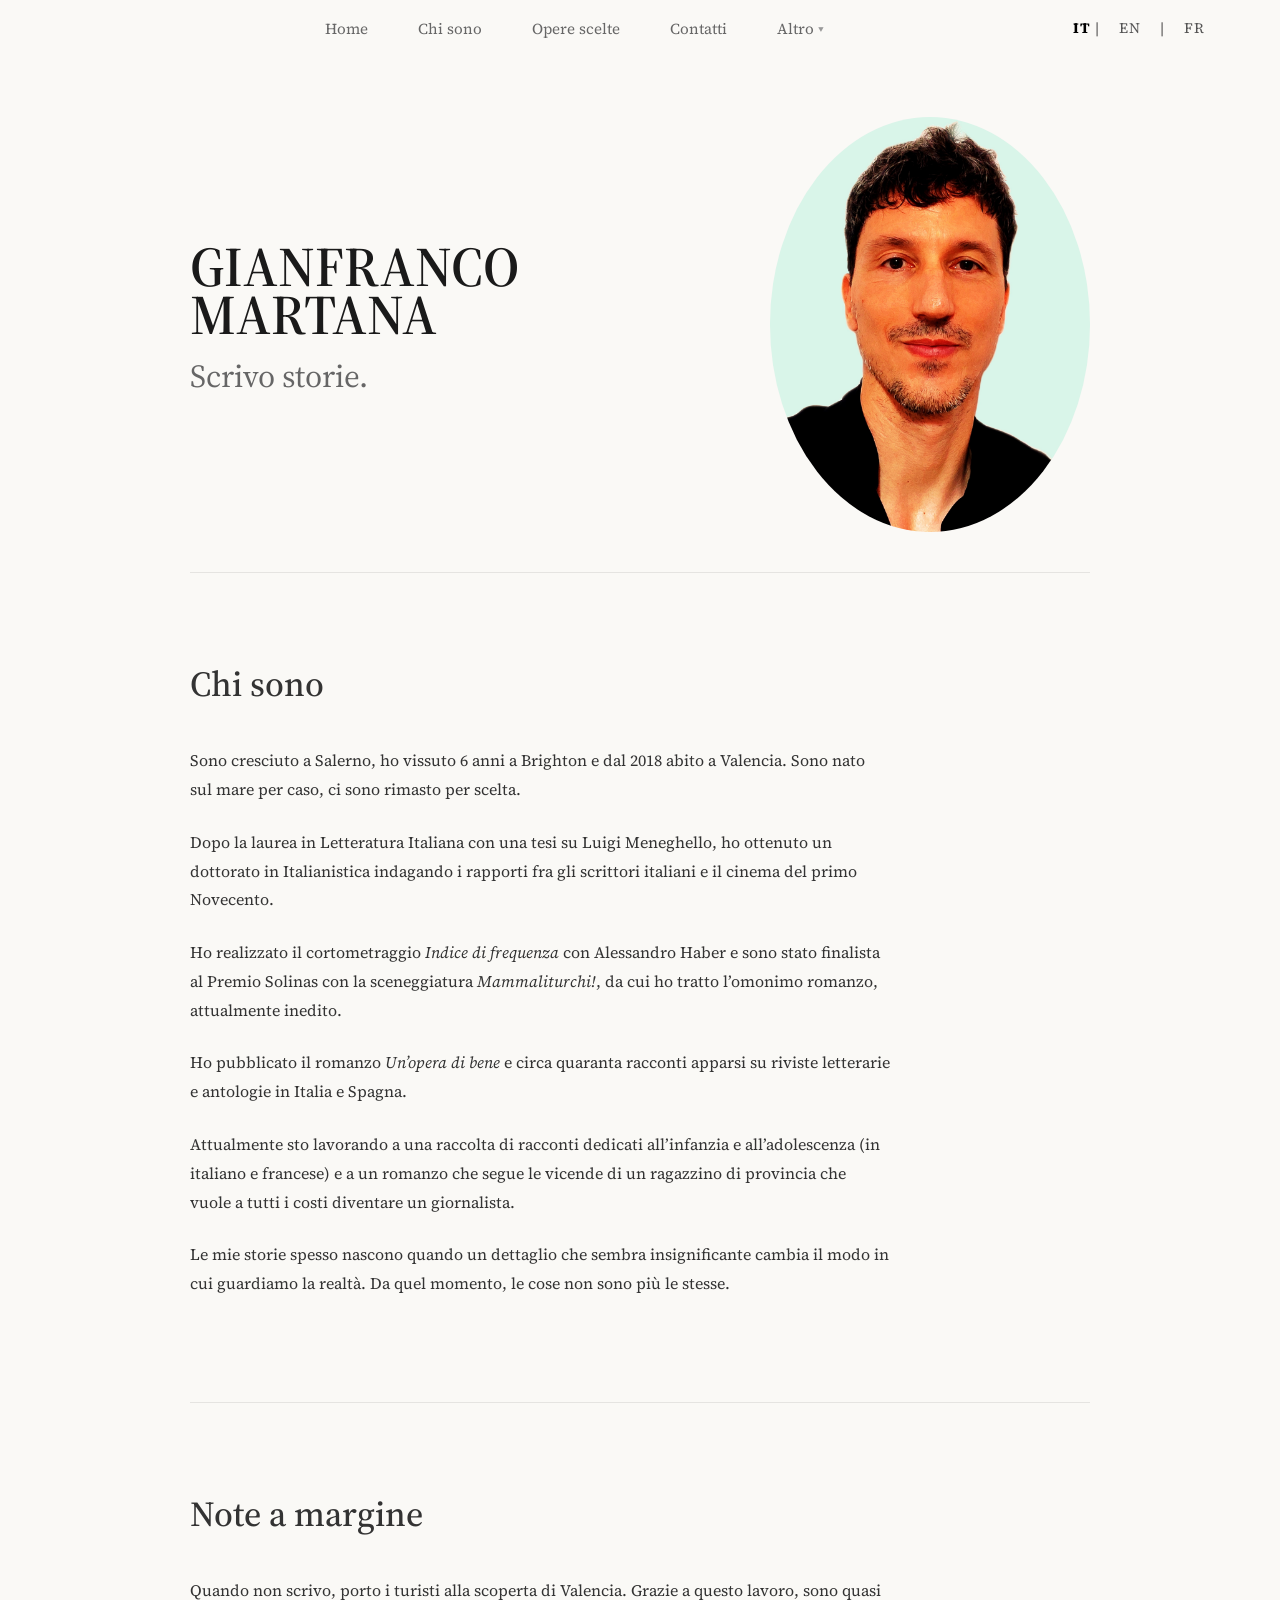
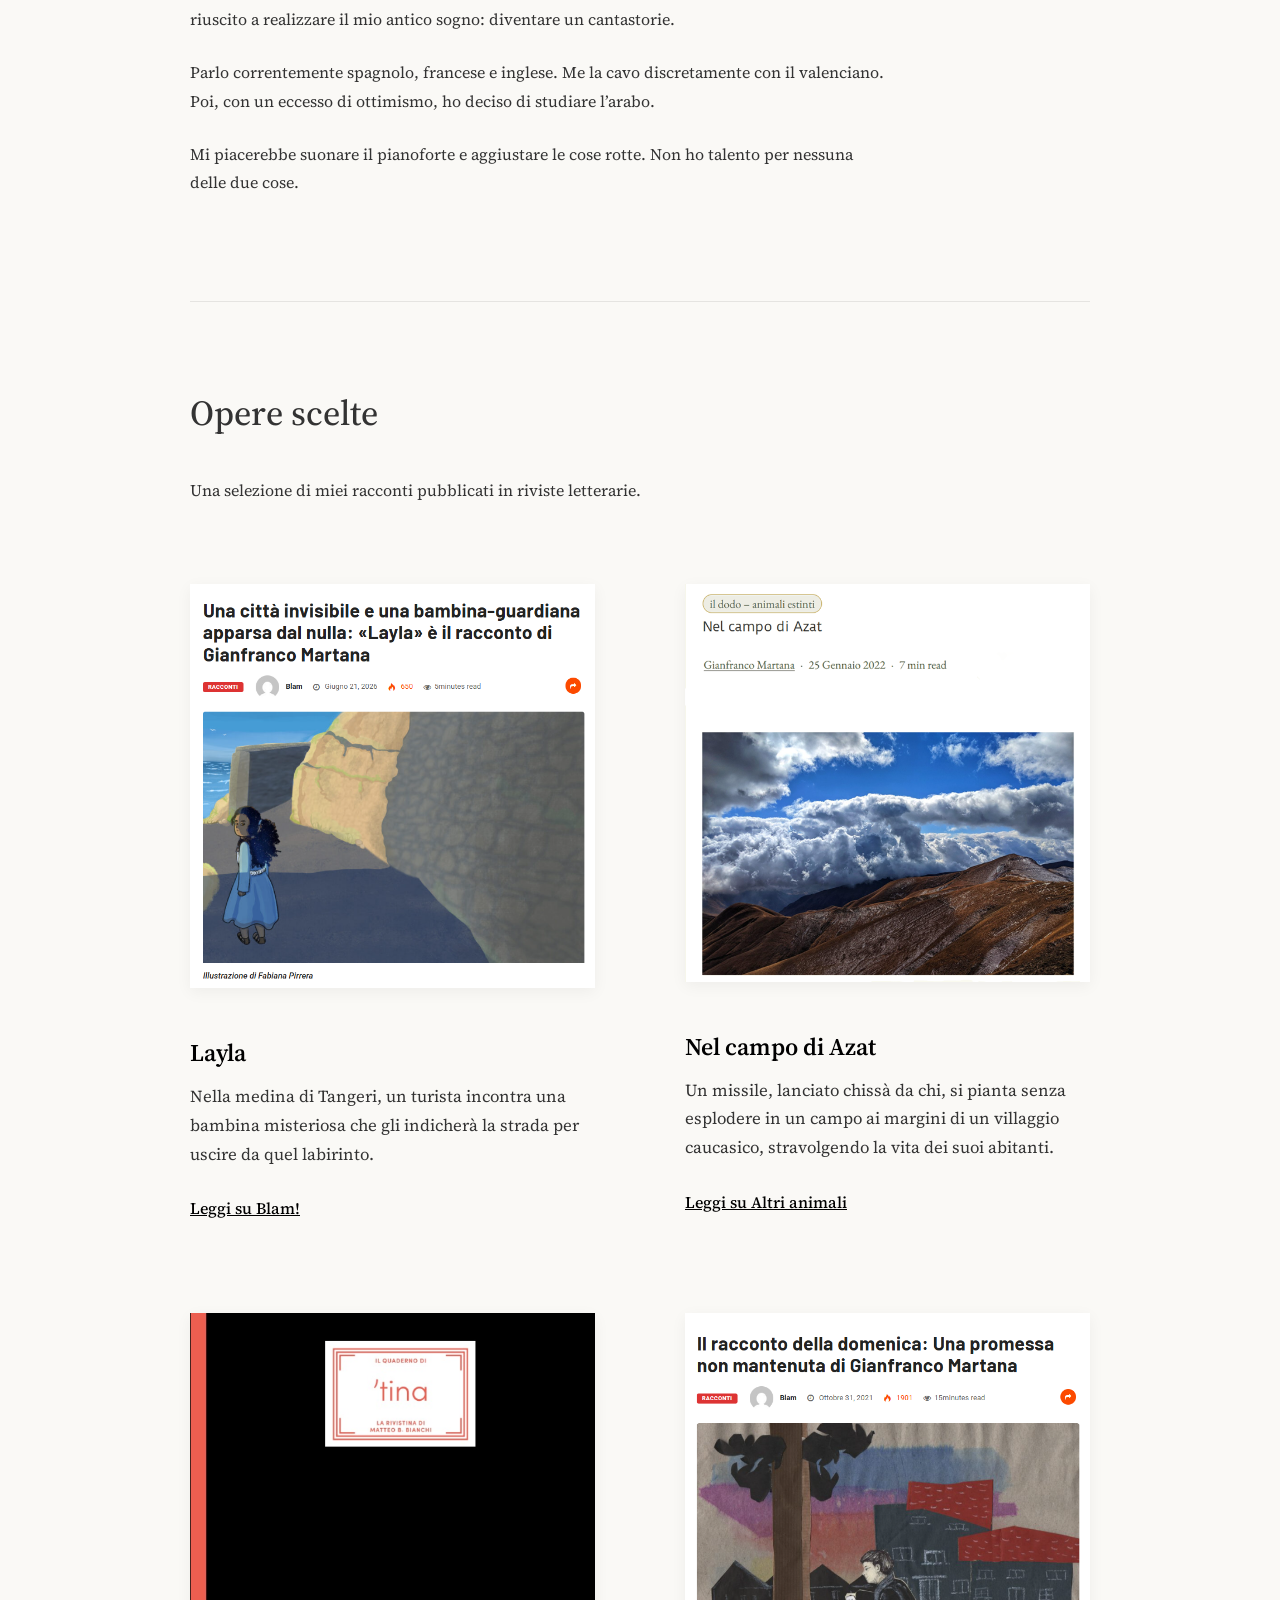
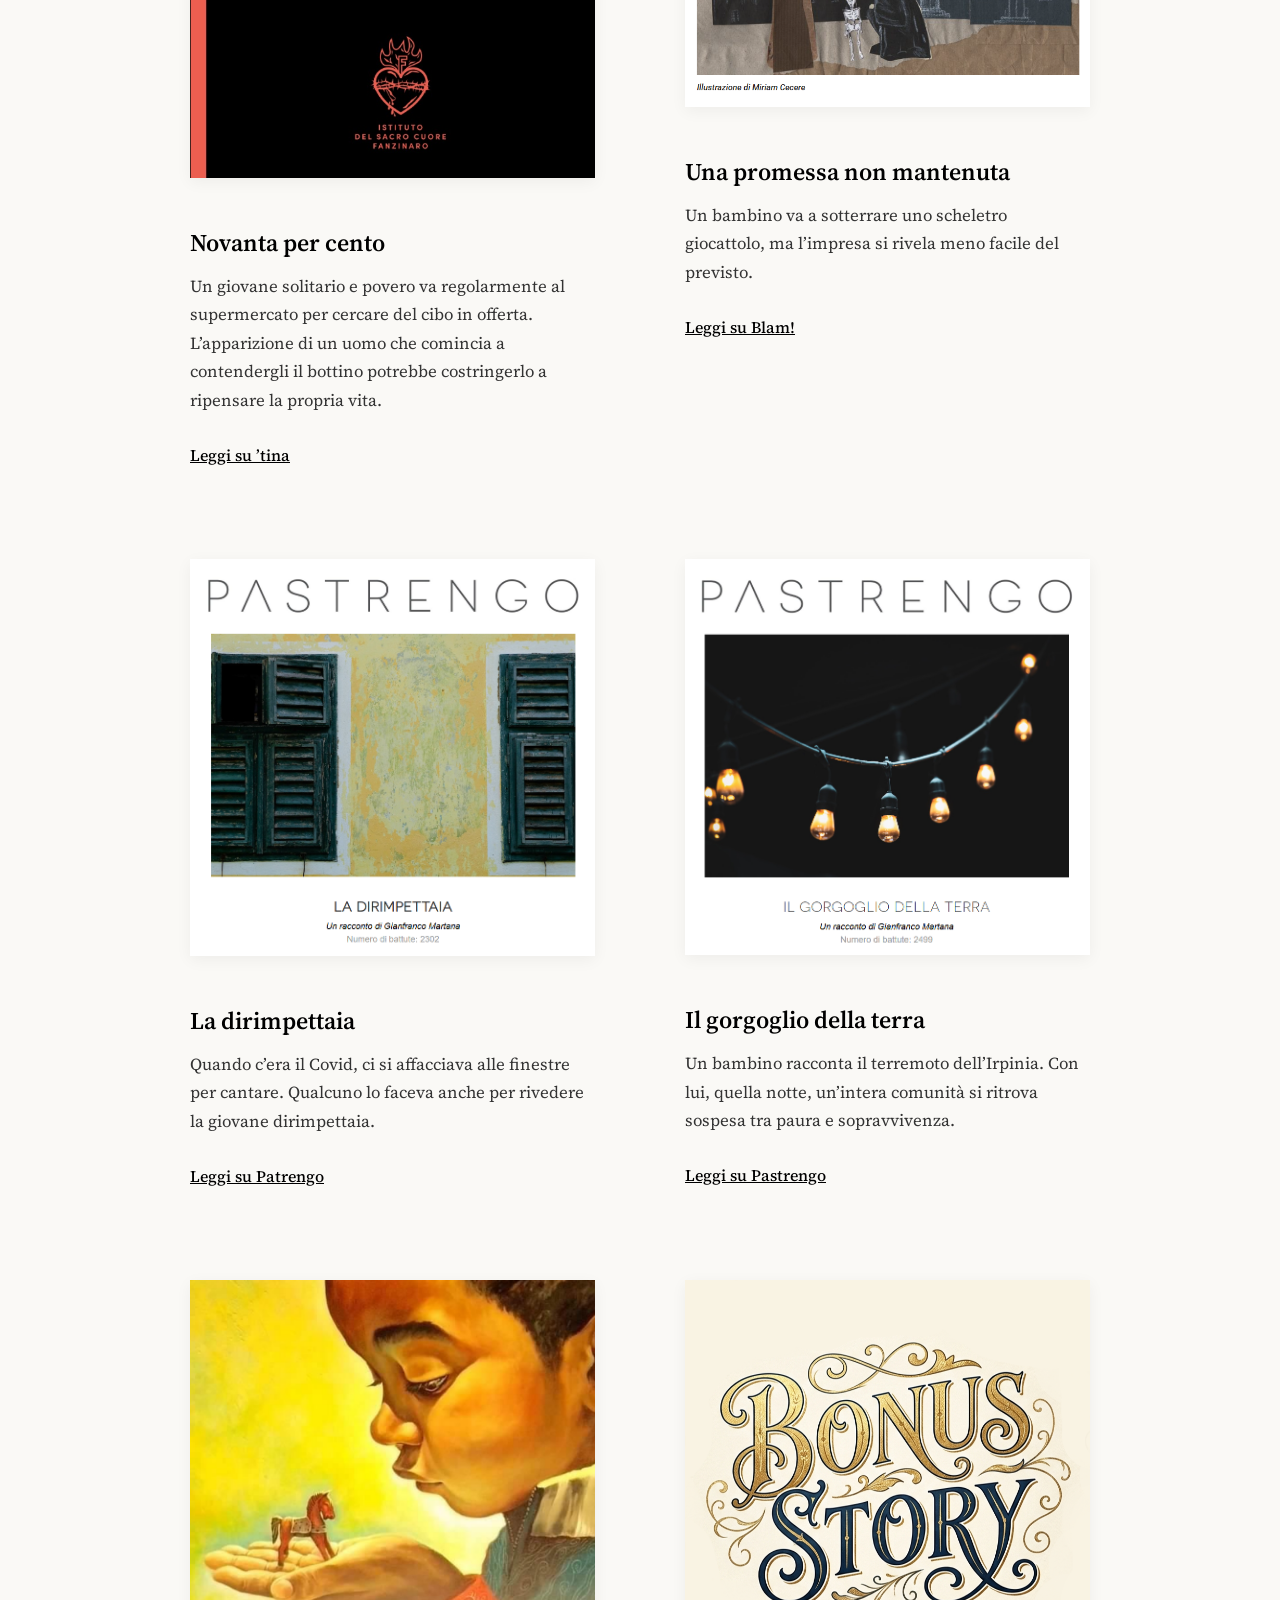
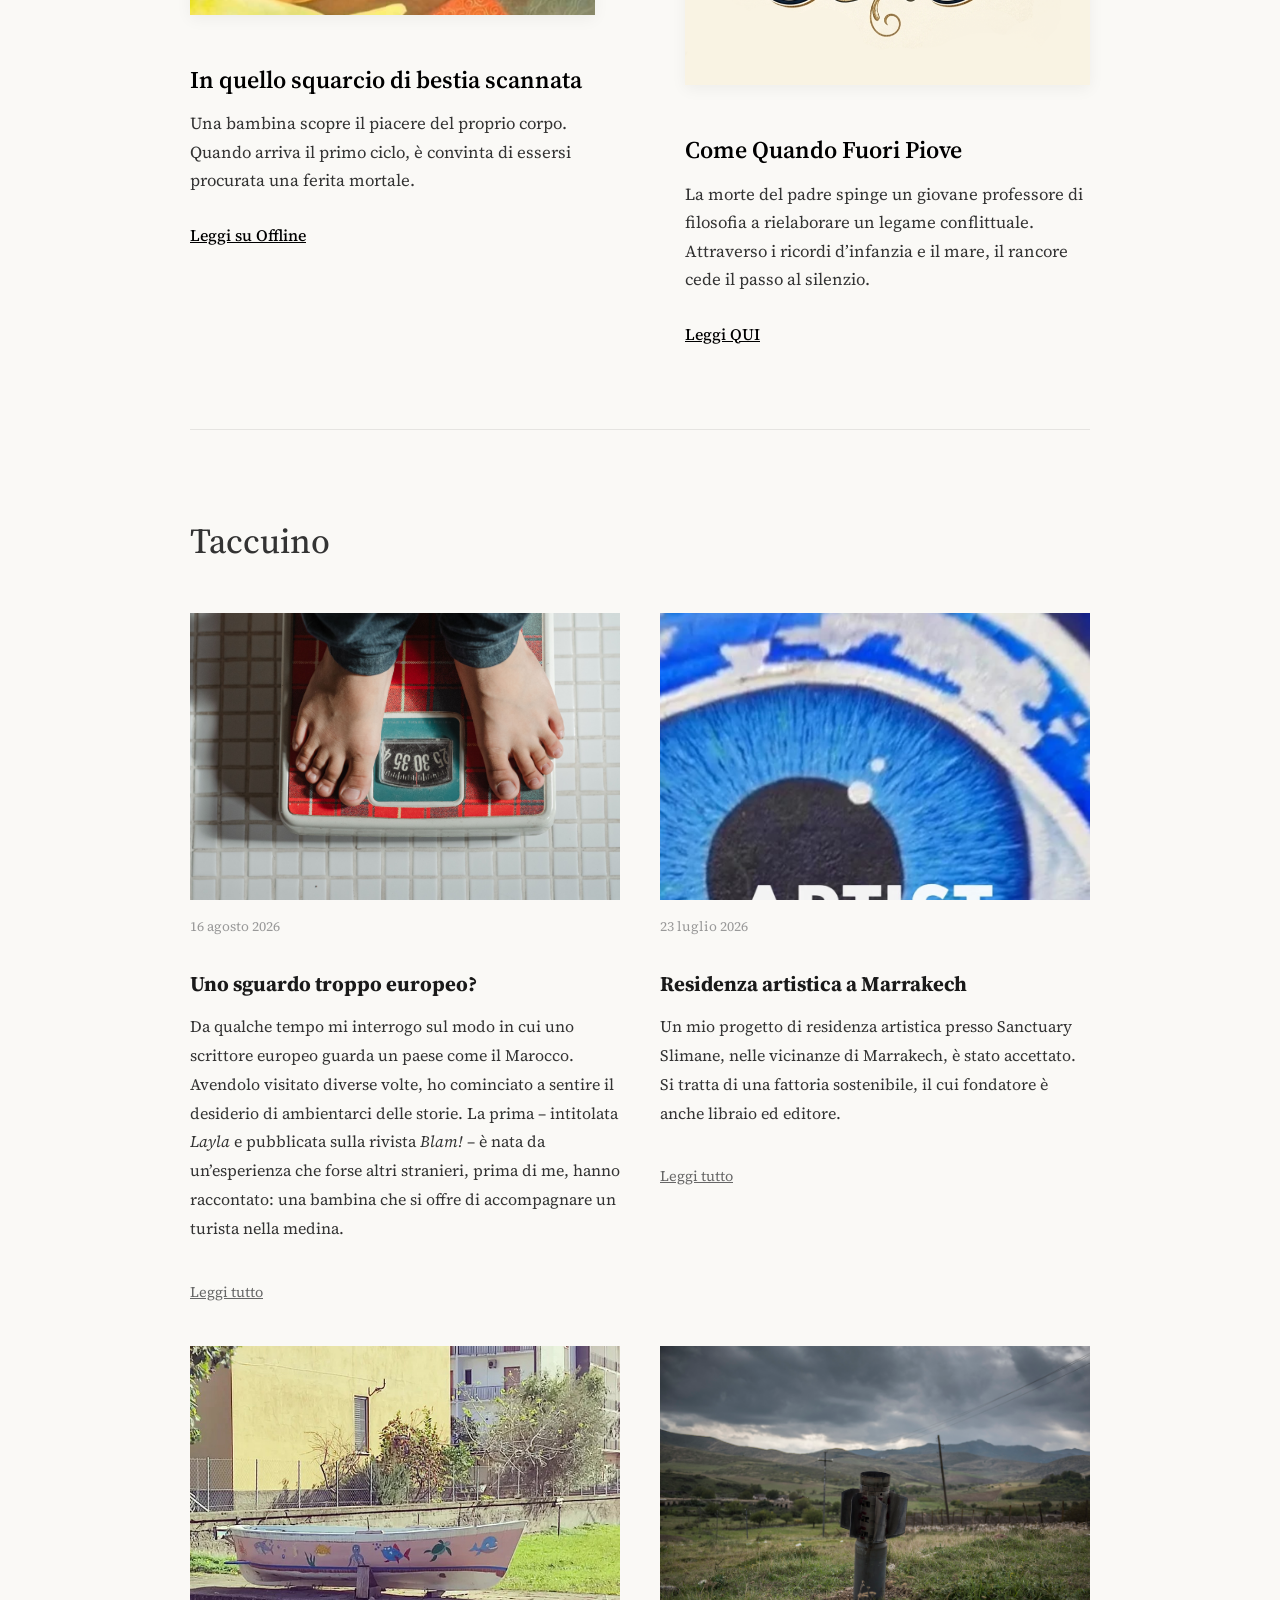
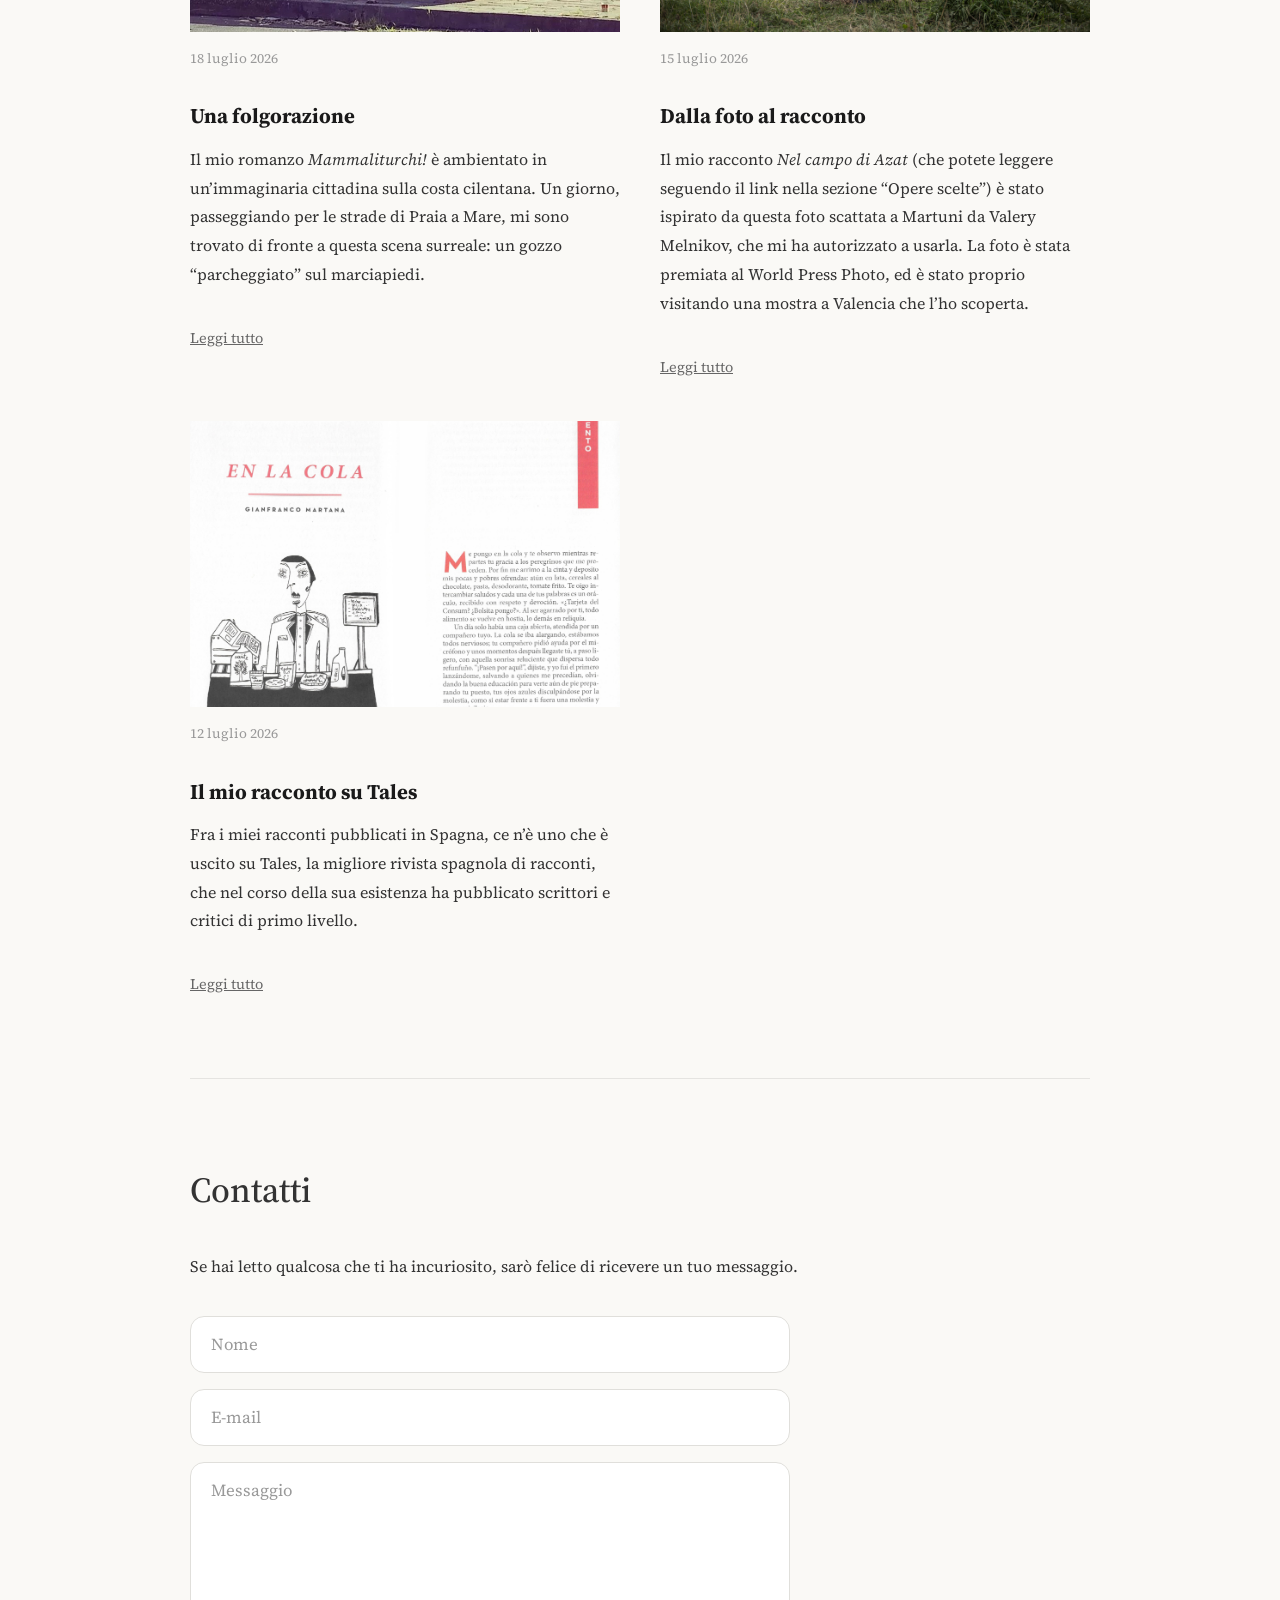
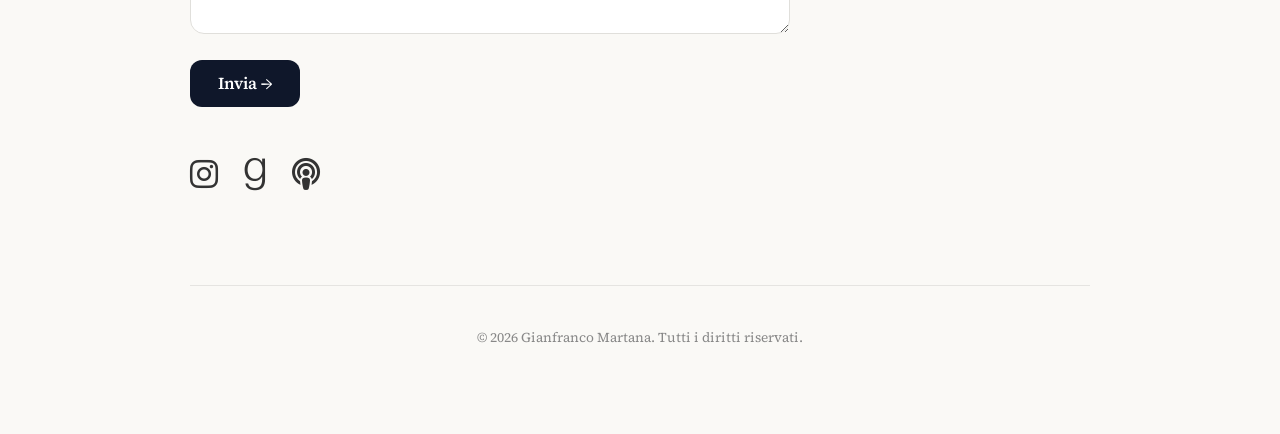
==== index.html @ 6389c930 "Add files via upload" ====
<!DOCTYPE html>
<html lang="it">
<head>
    <!-- Icona per i risultati di Google e le schede del browser -->
<link rel="icon" type="image/png" href="favicon.png" sizes="any">
    <meta charset="UTF-8">
    <meta name="viewport" content="width=device-width, initial-scale=1.0">

    <title>Gianfranco Martana | Scrittore | Racconti brevi</title>
    <meta name="description" content="Sito ufficiale di Gianfranco Martana, scrittore. Scopri i racconti scelti, le note a margine, le ultime opere letterarie e il taccuino.">
    <link rel="canonical" href="https://www.gianfrancomartana.com/">
    <link rel="preconnect" href="https://fonts.googleapis.com">
    <link rel="preconnect" href="https://fonts.gstatic.com" crossorigin>
    <link href="https://fonts.googleapis.com/css2?family=Source+Serif+4:ital,opsz,wght@0,8..60,400;0,8..60,600;0,8..60,700;1,8..60,400&display=swap" rel="stylesheet">
<link rel="stylesheet" href="https://cdnjs.cloudflare.com/ajax/libs/font-awesome/6.5.1/css/all.min.css">
    <link rel="stylesheet" href="css/style.css">
    <!-- ========================================== -->
    <!--     DATI STRUTTURATI JSON-LD (SCHEMA.ORG)   -->
    <!-- ========================================== -->
    
    <!-- Scheda Personale (Artista) -->
    <script type="application/ld+json">
    {
      "@context": "https://schema.org",
      "@type": "Person",
      "name": "Gianfranco Martana",
      "jobTitle": ["Artista", "Scrittore"],
      "url": "https://www.gianfrancomartana.com"
    }
    </script>
</head>

<body id="inizio">
 <nav>
    <ul>
        <li><a href="#inizio">Home</a></li>
        <li><a href="#chi-sono">Chi sono</a></li>
        <li><a href="#opere">Opere scelte</a></li>
        <li><a href="#contatti">Contatti</a></li>
        
        <!-- La tendina sostituisce le due voci lunghe -->
        <li class="nav-dropdown">
            <button class="dropdown-trigger">
                Altro <span class="triangolino">▼</span>
            </button>
            <div class="dropdown-menu">
                <a href="#note-a-margine" class="dropdown-link">Note a margine</a>
                <a href="#taccuino" class="dropdown-link">Taccuino</a>
            </div>
        </li>
    </ul>

    <div class="lang-switcher">
        <span class="active">IT</span> | <a href="en/index.html">EN</a> | <a href="fr/index.html">FR</a>
    </div>
</nav>
    <header>
       

        <div class="hero">
            <div class="hero-text">
                <h1>GIANFRANCO MARTANA</h1>
                <p class="professione">Scrivo storie.</p>
            </div>
            <div class="hero-photo">
                <img src="images/foto.jpg" alt="Gianfranco Martana - scrittore">
            </div>
        </div>
    </header>

    <main id="inizio">

        <section id="chi-sono">
            <h2>Chi sono</h2>
            <div class="content">
                <p>Sono cresciuto a Salerno, ho vissuto 6 anni a Brighton e dal 2018 abito a Valencia. Sono nato sul mare per caso, ci sono rimasto per scelta.</p>
                <p>Dopo la laurea in Letteratura Italiana con una tesi su Luigi Meneghello, ho ottenuto un dottorato in Italianistica indagando i rapporti fra gli scrittori italiani e il cinema del primo Novecento.</p>
                <p>Ho realizzato il cortometraggio <em>Indice di frequenza</em> con Alessandro Haber e sono stato finalista al Premio Solinas con la sceneggiatura <em>Mammaliturchi!</em>, da cui ho tratto l’omonimo romanzo, attualmente inedito.</p>
<p>Ho pubblicato il romanzo <em>Un’opera di bene</em> e circa quaranta racconti apparsi su riviste letterarie e antologie in Italia e Spagna.</p>
<p>Attualmente sto lavorando a una raccolta di racconti dedicati all’infanzia e all’adolescenza (in italiano e francese) e a un romanzo che segue le vicende di un ragazzino di provincia che vuole a tutti i costi diventare un giornalista.</p>
<p>Le mie storie spesso nascono quando un dettaglio che sembra insignificante cambia il modo in cui guardiamo la realtà. Da quel momento, le cose non sono più le stesse.</p>
            </div>
        </section>

        <section id="note-a-margine">
            <h2>Note a margine</h2>
            <div class="content">
                <p>Quando non scrivo, porto i turisti alla scoperta di Valencia. Grazie a questo lavoro, sono quasi riuscito a realizzare il mio antico sogno: diventare un cantastorie.</p>
                <p>Parlo correntemente spagnolo, francese e inglese. Me la cavo discretamente con il valenciano. Poi, con un eccesso di ottimismo, ho deciso di studiare l’arabo.</p>
                <p>Mi piacerebbe suonare il pianoforte e aggiustare le cose rotte. Non ho talento per nessuna delle due cose.</p>
            </div>
        </section>

       <section id="opere">
    <h2>Opere scelte</h2>
    <p>Una selezione di miei racconti pubblicati in riviste letterarie.</p>
    <div class="opere-grid">
        
        <article class="opera-card">
            <div class="opera-image">
                <img src="images/layla.png" alt="Layla - racconto">
            </div>
            <div class="opera-info">
                <h3>Layla</h3>
                <p>Nella medina di Tangeri, un turista incontra una bambina misteriosa che gli indicherà la strada per uscire da quel labirinto.</p>
                <a href="https://www.rivistablam.it/parole/racconti/layla-racconto-gianfranco-martana/" target="_blank" class="opera-link">Leggi su Blam!</a>
            </div>
        </article>

        <article class="opera-card">
            <div class="opera-image">
                <img src="images/azat.png" alt="Nel campo di Azat - racconto">
            </div>
            <div class="opera-info">
                <h3>Nel campo di Azat</h3>
                <p>Un missile, lanciato chissà da chi, si pianta senza esplodere in un campo ai margini di un villaggio caucasico, stravolgendo la vita dei suoi abitanti.</p>
                <a href="https://www.altrianimali.it/2022/01/25/nel-campo-di-azat/" target="_blank" class="opera-link">Leggi su Altri animali</a>
            </div>
        </article>

        <article class="opera-card">
            <div class="opera-image">
                <img src="images/novanta.png" alt="Novanta per cento - racconto">
            </div>
            <div class="opera-info">
                <h3>Novanta per cento</h3>
                <p>Un giovane solitario e povero va
regolarmente al supermercato per
cercare del cibo in offerta.
L’apparizione di un uomo che
comincia a contendergli il bottino
potrebbe costringerlo a ripensare la
propria vita.</p>
                <a href="https://www.matteobb.com/tina/project/tina-37/" target="_blank" class="opera-link">Leggi su ’tina</a>
            </div>
        </article>

        <article class="opera-card">
            <div class="opera-image">
                <img src="images/promessa.png" alt="Una promessa non mantenuta - racconto">
            </div>
            <div class="opera-info">
                <h3>Una promessa non mantenuta</h3>
                <p>Un bambino va a sotterrare uno scheletro
giocattolo, ma l’impresa si rivela meno
facile del previsto.</p>
                <a href="https://www.rivistablam.it/parole/racconti/il-racconto-della-domenica-una-promessa-non-mantenuta-di-gianfranco-martana/" target="_blank" class="opera-link">Leggi su Blam!</a>
            </div>
        </article>

        <article class="opera-card">
            <div class="opera-image">
                <img src="images/dirimpettaia.png" alt="La  dirimpettaia - racconto">
            </div>
            <div class="opera-info">
                <h3>La dirimpettaia</h3>
                <p>Quando c’era il Covid, ci si affacciava
alle finestre per cantare. Qualcuno lo
faceva anche per rivedere la giovane
dirimpettaia.</p>
                <a href="https://www.pastrengolit.com/rivista/2023/09/19/racconto-gianfranco-martana2/" target="_blank" class="opera-link">Leggi su Patrengo</a>
            </div>
        </article>

        <article class="opera-card">
            <div class="opera-image">
                <img src="images/gorgoglio.png" alt="Il gorgoglio della terra - racconto">
            </div>
            <div class="opera-info">
                <h3>Il gorgoglio della terra</h3>
                <p>Un bambino racconta il terremoto dell’Irpinia. Con lui, quella notte, un’intera comunità si ritrova sospesa tra paura e sopravvivenza.</p>
                <a href="https://www.pastrengolit.com/rivista/2023/02/14/racconto-gianfranco-martana-2/" target="_blank" class="opera-link">Leggi su Pastrengo</a>
            </div>
        </article>
        <article class="opera-card">
            <div class="opera-image">
                <img src="images/squarcio.png" alt="In quello squarcio di bestia scannata - racconto">
            </div>
            <div class="opera-info">
                <h3>In quello squarcio di bestia scannata</h3>
                <p>Una bambina scopre il piacere del proprio corpo. Quando arriva il primo ciclo, è convinta di essersi procurata una ferita mortale.</p>
                <a href="https://www.rivistaoffline.it/wp/wp-content/uploads/2019/12/Offline_6.pdf" target="_blank" class="opera-link">Leggi su Offline</a>
            </div>
        </article>
<article class="opera-card">
            <div class="opera-image">
                <img src="images/bonus.png" alt="Come Quando Fuori Piove - racconto">
            </div>
            <div class="opera-info">
                <h3>Come Quando Fuori Piove</h3>
                <p>La morte del padre spinge un giovane professore di filosofia a rielaborare un legame conflittuale. Attraverso i ricordi d’infanzia e il mare, il rancore cede il passo al silenzio.</p>
                <a href="bonus-story.html" target="_blank" class="opera-link">Leggi QUI</a>
            </div>
       </article>
    </div>
</section>

<!-- ==========================================================================
     SEZIONE TACCUINO 
     ========================================================================== -->
<section id="taccuino" class="sezione-taccuino">
    <div class="container-piccolo">
        <h2>Taccuino</h2>
        
        <div class="taccuino-griglia">
    
            <article class="taccuino-post">
        <div class="taccuino-immagine">
            <img src="images/bilancia.jpg" alt="bilancia">
        </div>
        <time>16 agosto 2026</time>
<h3>Uno sguardo troppo europeo?</h3>        
        <!-- Testo iniziale sempre visibile -->
<p>Da qualche tempo mi interrogo sul modo in cui uno scrittore europeo guarda un paese come il Marocco. Avendolo visitato diverse volte, ho cominciato a sentire il desiderio di ambientarci delle storie. La prima – intitolata <em>Layla</em> e pubblicata sulla rivista <em>Blam!</em> – è nata da un’esperienza che forse altri stranieri, prima di me, hanno raccontato: una bambina che si offre di accompagnare un turista nella medina.</p>        
        <!-- Blocco espandibile -->
        <details class="taccuino-espandibile">
            <summary class="tasto-leggi-tutto">Leggi tutto</summary>
            <div class="testo-nascosto">
<p>Una figura del genere appartiene più al Marocco o all’immaginario con cui noi europei abbiamo imparato a guardarlo? Il rischio, però, c’è: che il nostro sguardo si fermi proprio dove la distanza fra <em>noi</em> e <em>loro</em> appare più evidente. Bisognerebbe conoscere meglio un paese prima di scriverne? Eppure la conoscenza non arriva mai tutta insieme, e in ogni caso non sarà mai completa. Esiste però una differenza tra usare un’immagine come conferma di ciò che già crediamo di sapere e usarla come punto d’inizio, come domanda.</p>
<p>Il racconto che ho cominciato a sviluppare nasce da un’altra immagine forse abusata: un uomo che, seduto sul marciapiede con una bilancia, offre ai passanti di pesarsi in cambio di qualche moneta. Vorrei però scriverlo durante la mia prossima residenza artistica a Marrakech, dopo essermi confrontato con le persone del posto, per capire cosa rappresenti per loro una presenza del genere: il grado zero del commercio, un mendicante travestito, un residuo di un tempo ormai finito?</p>
<p>Da questi possibili incontri non cerco approvazione o bollini di autenticità: mi aspetto piuttosto che sguardi diversi possano ravvivare la mia immaginazione, renderla più tagliente, e se necessario spostarla altrove, dove non pensavo di poter arrivare.</p>
<p>(Foto di Ketut Subiyanto su Pexels)</p>
            </div>
        </details>
    </article>
            <article class="taccuino-post">
        <div class="taccuino-immagine">
            <img src="images/Slimane.jpeg" alt="residenza artistica a Marrakech">
        </div>
        <time>23 luglio 2026</time>
<h3>Residenza artistica a Marrakech</h3>        
        <!-- Testo iniziale sempre visibile -->
<p>Un mio progetto di residenza artistica presso Sanctuary Slimane, nelle vicinanze di Marrakech, è stato accettato. Si tratta di una fattoria sostenibile, il cui fondatore è anche libraio ed editore.</p>        
        <!-- Blocco espandibile -->
        <details class="taccuino-espandibile">
            <summary class="tasto-leggi-tutto">Leggi tutto</summary>
            <div class="testo-nascosto">
<p>Vi passerò tutto il mese di settembre per scrivere racconti ambientati in Marocco e per partecipare alle iniziative sociali e culturali portate avanti dai miei anfitrioni. Infine, sarà un’occasione per praticare quel po’ di arabo che ho imparato in un anno di corso... Ho la sensazione che sarà una bellissima esperienza. </p>
            </div>
        </details>
    </article>

    <!-- PRIMO POST -->
    <article class="taccuino-post">
        <div class="taccuino-immagine">
            <img src="images/gozzo.jpg" alt="gozzo su marciapiedi">
        </div>
        <time>18 luglio 2026</time>
        <h3>Una folgorazione</h3>
        
        <!-- Testo iniziale sempre visibile -->
        <p>Il mio romanzo <em>Mammaliturchi!</em> è ambientato in un’immaginaria cittadina sulla costa cilentana. Un giorno, passeggiando per le strade di Praia a Mare, mi sono trovato di fronte a questa scena surreale: un gozzo “parcheggiato” sul marciapiedi.</p>
        
        <!-- Blocco espandibile -->
        <details class="taccuino-espandibile">
            <summary class="tasto-leggi-tutto">Leggi tutto</summary>
            <div class="testo-nascosto">
                <p>Mi è venuto in mente l’incipit del romanzo, in cui, fra l’altro, descrivo le persone del posto, e ho capito subito che dovevo dare testimonianza di quello che avevo appena visto. E così, appena sono tornato a casa, ho aggiunto un periodo al testo che avevo già scritto. Lo trovate in fondo a questo breve estratto.</p>

<p>In quella bella mattina, dunque, chi lavorava sul mare benediceva il mestiere, e in verità la gran parte degli autoctoni pareva proprio forgiata dal mare, a giudicare dal colore e dal tono della pelle – da cui con una ditata si poteva tirar via una striscia di sale – dalla scattante robustezza del corpo, dalla pratica noncuranza nell’abbigliamento, dai gesti essenziali ed esatti del marinaio che affronta la burrasca. [...] È come se un giorno la terra li avesse sorpresi alle spalle e si fossero adattati malvolentieri alle strade trafficate, all’ombra troppo alta e ai colori accesi dei palazzi nuovi che risalivano la collina, all’afa che veniva dall’asfalto e dal cemento. Tutte quelle escrescenze terragne, che col tempo si erano fatte più dense e più sfacciate, parevano premere su di loro per ributtarli nel mare da cui venivano e liberarsi così della loro fastidiosa e ingrata presenza. Tuttavia, non mancavano sacche di resistenza: il mare s’infiltrava nella terraferma sotto forma di barchette e piccoli gozzi lasciati in rimessaggio sui marciapiedi o nei giardini, dove spesso giacevano anche lunghe cime avvolte in spire, come grossi cani addormentati. </p>

            </div>
        </details>
    </article>
    
    <!-- SECONDO POST -->
    <article class="taccuino-post">
        <div class="taccuino-immagine">
            <img src="images/missile.jpg" alt="missile inesploso in un campo">
        </div>
        <time>15 luglio 2026</time>
        <h3>Dalla foto al racconto</h3>
        
        <p>Il mio racconto <em>Nel campo di Azat</em> (che potete leggere seguendo il link nella sezione “Opere scelte”) è stato ispirato da questa foto scattata a Martuni da Valery Melnikov, che mi ha autorizzato a usarla. La foto è stata premiata al World Press Photo, ed è stato proprio visitando una mostra a Valencia che l’ho scoperta.</p>
        
        <details class="taccuino-espandibile">
            <summary class="tasto-leggi-tutto">Leggi tutto</summary>
            <div class="testo-nascosto">
                <p>Ricordo che il mio primo pensiero, al vederla, è stato: “Chissà che angoscia per le persone del posto quando hanno trovato questo missile inesploso in uno dei loro campi.” Da lì ho cominciato a immaginare una storia tragicomica narrata da uno degli abitanti del villaggio. Una prima versione del racconto è stata pubblicata in Spagna sulla rivista «Papenfuss». Quando poi l’ho inviato alla rivista italiana «Altri animali», è successa una cosa interessante: l’editor che l’ha letto mi ha risposto che apprezzava il testo, ma che l’avrebbero pubblicato solo se l’avessi sviluppato ulteriormente. Gli ho risposto che l’avrei fatto senz’altro, e qualche giorno dopo, durante un viaggio in aereo, ho finalmente arricchito la storia di nuovi episodi. Quando l’ho inviata di nuovo, la risposta è stata, per fortuna, molto positiva. Fra i miei racconti, <em>Nel campo di Azat</em> è forse quello che ha ottenuto più riconoscimenti. Oltre a essere stato pubblicato in italiano e spagnolo, infatti, nella versione in valenciano ha vinto il concorso di narrativa breve della Real Vila de Guardamar.</p>
            </div>
        </details>
    </article>

<!-- TERZO POST -->
    <article class="taccuino-post">
        <div class="taccuino-immagine">
            <img src="images/cola.jpg" alt="En la cola - racconto">
        </div>
        <time>12 luglio 2026</time>
        <h3>Il mio racconto su Tales</h3>
        
<p>Fra i miei racconti pubblicati in Spagna, ce n’è uno che è uscito su Tales, la migliore rivista spagnola di racconti, che nel corso della sua esistenza ha pubblicato scrittori e critici di primo livello. </p>        
        <details class="taccuino-espandibile">
            <summary class="tasto-leggi-tutto">Leggi tutto</summary>
            <div class="testo-nascosto">
<p>Purtroppo, come molte riviste letterarie, ha finito per chiudere, ma prima che accadesse ho avuto la fortuna di risultare fra i tre vincitori di un concorso indetto fra i lettori della rivista. Il premio è stato la pubblicazione, nel numero 13, di <em>En la cola</em> (<em>In fila</em>), storia tragicomica dell’amore impossibile fra un cliente e la cassiera di un supermercato. </p>            </div>
        </details>
    </article>
</div>
    </div>
</section>

<!-- ========================================== -->

<section id="contatti">
    <h2>Contatti</h2>
    <div class="content">
                <p>Se hai letto qualcosa che ti ha incuriosito, sarò felice di ricevere un tuo messaggio.</p>
                
                <form class="contatti-form" id="contatti-form" action="https://formsubmit.co/a92bd594aa3193a9273f2b57cc915899" method="POST">
    
    <!-- Disabilita il Captcha visivo di FormSubmit per rendere l'invio istantaneo -->
    <input type="hidden" name="_captcha" value="false">

    <div class="form-group">
      <input type="text" id="nome" name="nome" required placeholder="Nome">
    </div>

    <div class="form-group">
      <input type="email" id="email" name="visitor_email" required placeholder="E-mail">
    </div>

    <div class="form-group">
      <textarea id="messaggio" name="messaggio" rows="6" required placeholder="Messaggio"></textarea>
    </div>

    <button type="submit" id="btn-invia" class="btn-invia">Invia &rarr;</button>

    <!-- BOX MESSAGGIO DI CONFERMA (Inizialmente vuoto/nascosto) -->
    <div id="messaggio-conferma" class="box-conferma-inline"></div>

</form>

                <!-- Icona Instagram -->
                <div class="social-links">
    <a href="https://instagram.com/gianfrancomartanascrittore" target="_blank" title="Instagram">
        <i class="fab fa-instagram"></i>
    </a>

    <a href="https://www.goodreads.com/author/list/14128678.Gianfranco_Martana" target="_blank" title="Goodreads">
        <i class="fab fa-goodreads-g"></i>
    </a>

    <a href="https://podcasts.apple.com/us/podcast/i-racconti-di-gianfranco-martana/id1479904629" target="_blank" title="Google Podcasts">
        <i class="fas fa-podcast"></i>
    </a>
</div>
            </div>
        </section>
    </main>

    <footer>
        <p>&copy; 2026 Gianfranco Martana. Tutti i diritti riservati.</p>
    </footer>
<script>
document.getElementById('contatti-form').addEventListener('submit', function(e) {
    e.preventDefault(); // Impedisce l'apertura di nuove pagine

    const form = this;
    const btn = document.getElementById('btn-invia');
    const box = document.getElementById('messaggio-conferma');
    const testoOriginaleBtn = btn.innerHTML;

    // Cambia il testo del bottone durante l'invio
    btn.innerHTML = "Invio in corso...";
    btn.disabled = true;

    // Invia i dati a FormSubmit in background
    fetch(form.action, {
        method: 'POST',
        body: new FormData(form),
        headers: {
            'Accept': 'application/json'
        }
    })
    .then(response => {
        if (response.ok) {
            // Messaggio di successo
            box.textContent = "Grazie! Il tuo messaggio è stato inviato. Ti risponderò al più presto.";
            box.className = "box-conferma-inline mostra";
            form.reset(); // Svuota i campi
        } else {
            // In caso di errore
            box.textContent = "Si è verificato un errore. Riprova più tardi.";
            box.className = "box-conferma-inline mostra errore";
        }
    })
    .catch(error => {
        box.textContent = "Errore di connessione. Riprova più tardi.";
        box.className = "box-conferma-inline mostra errore";
    })
    .finally(() => {
        // Ripristina il bottone
        btn.innerHTML = testoOriginaleBtn;
        btn.disabled = false;
    });
});
</script>
</body>
</html>
---- css/style.css ----
html {
  scroll-behavior: smooth;
  scroll-padding-top: 70px; /* Perfetto per dare spazio quando si clicca sui link */
}

/* ==========================================================================
   PAGINA E TIPOGRAFIA
   ========================================================================== */

body {
    font-family: 'Source Serif 4', Georgia, serif;
    background: #faf9f6;
    color: #333;
    line-height: 1.8;
    margin: 0;
    padding-bottom: 60px;
}

h1, h2 {
    font-family: 'Source Serif 4', Georgia, serif;
    font-weight: 500;
    margin: 0;
}

h1 {
    font-size: 3.5rem;
    margin-bottom: 10px;
}

h2 {
    font-size: 2.2rem;
    margin-bottom: 30px;
}

p {
    margin-top: 0;
    margin-bottom: 1.5rem;
}

/* ==========================================================================
   CONTENITORI (LAYOUT CENTRATO)
   ========================================================================== */

main,
header,
footer {
    width: 90%;
    max-width: 900px;
    margin: 0 auto;
}

/* ==========================================================================
   HEADER & MENU DI NAVIGAZIONE
   ========================================================================== */

header {
    padding-top: 20px; /* Ridotto per bilanciare lo sticky menu */
    padding-bottom: 40px;
}

nav {
  position: sticky;
  top: 0;
  z-index: 1000;
  background-color: #faf9f6;
  display: flex;
  justify-content: center; 
  width: 100%;             /* Cambiato da 100vw a 100% */
}

nav ul {
  display: flex;
  justify-content: center;
  gap: 30px; /* Leggermente ridotto per garantire compatibilità ovunque */
  font-size: 0.95rem;
  list-style: none;
  padding: 15px 0;
  margin: 0;
  width: 100%;
}

nav a {
    padding: 10px 15px;
    text-decoration: none;
    color: #666;
    transition: 0.2s;
}

nav a:hover {
    color: #000;
}

/* ==========================================================================
   SEZIONE HERO (INTRODUZIONE)
   ========================================================================== */

.hero {
    display: flex;
    justify-content: space-between;
    align-items: center;
    gap: 80px;
    margin-top: 40px;
}

.hero-text {
    flex: 1;
    text-align: left;
    max-width: 380px; /* MODIFICA: Limita la larghezza per costringere "MARTANA" ad andare sotto */
}

h1 {
    font-family: 'Source Serif 4', Georgia, serif;
    text-transform: uppercase; /* Per forzare il maiuscolo */
    
    /* MODIFICA FONDAMENTALE PER IL FONT */
    font-weight: 600;          /* Forza il peso Bold (o 600 per Semi-Bold) */
    
    /* ALTRE REGHE PER AVVICINARSI */
    font-size: 3.5rem;       /* MODIFICA: Ingrandito significativamente (prima era 1.5rem) */
    
    color: #1a1a1a;            /* Un nero quasi puro */
    margin-bottom: 10px;       /* MODIFICA: Un minimo di spazio prima della professione */
    line-height: 0.85 !important; /* MODIFICA: Portato a 1.1 (0.85 farebbe sovrapporre le due righe grandi) */
}

.professione {
    font-size: 2rem;
    color: #666;
    margin-top: 0;
    margin-bottom: 0;
}

.hero-photo {
    flex: 0 0 320px;
}

.hero-photo img {
    width: 100%;
    display: block;
    border-radius: 50%;
    object-fit: cover;
}
/* ==========================================================================
   SEZIONI DEL CORPO (MAIN)
   ========================================================================== */

section {
    padding: 80px 0;
    border-top: 1px solid #e5e4e1;
}

.content {
    max-width: 700px;
}

/* ==========================================================================
   PIÈ DI PAGINA
   ========================================================================== */

footer {
    text-align: center;
    font-size: 0.85rem;
    color: #888;
    padding-top: 40px;
    border-top: 1px solid #e5e4e1;
}

/* ==========================================================================
   SEZIONE OPERE SCELTE (GRID LAYOUT)
   ========================================================================== */

.opere-grid {
    display: grid;
    grid-template-columns: 1fr 1fr;
    gap: 90px;
    margin-top: 80px;
}

.opera-card {
    display: flex;
    flex-direction: column;
}

.opera-image {
    width: 100%;
    margin-bottom: 25px;
}

.opera-image img {
    width: 100%;
    height: auto;
    display: block;
    box-shadow: 0 4px 15px rgba(0, 0, 0, 0.05);
}

.opera-info h3 {
    font-family: 'Source Serif 4', Georgia, serif;
    font-size: 1.5rem;
    font-weight: 600;
    line-height: 1.3;
    margin-bottom: 15px;
    color: #000;
}

.opera-info p {
    font-size: 1.05rem;
    line-height: 1.7;
    color: #333;
    margin-bottom: 25px;
}

.opera-link {
    font-family: 'Source Serif 4', Georgia, serif;
    color: #000;
    text-decoration: underline;
    font-weight: 500;
    transition: color 0.2s ease;
}

.opera-link:hover {
    color: #666;
}

/* ==========================================================================
   SEZIONE TACCUINO / OFFICINA (Versione Aggiornata)
   ========================================================================== */
.taccuino-container {
    display: none !important;
       width: 100%;             /* Forza la sezione a prendersi tutta la larghezza */
    max-width: 1200px;       /* Allineato al max-width che abbiamo usato per il menu */
    margin: 60px auto;       /* Centra la sezione nella pagina e dà respiro verticale */
    padding: 0 20px;
    box-sizing: border-box;  /* Evita sforamenti strani */
}

.sezione-titolo {
    font-family: 'Source Serif 4', serif;
    font-size: 2rem;
    margin-bottom: 30px;
    text-align: left;
    width: 100%;
}

/* Griglia a due colonne forzata ed equilibrata */
.taccuino-grid {
    display: grid;
    grid-template-columns: repeat(2, 1fr); /* Crea 2 colonne perfettamente uguali (50% ciascuna) */
    gap: 40px;                             /* Spazio tra le due colonne */
    width: 100%;
    align-items: start;
}

.taccuino-card {
    background: #faf9f6; 
    border: 1px solid #e0dfdb;
    border-radius: 4px;
    overflow: hidden;
    padding-bottom: 15px;
    width: 100%;                           /* Spinge la card a occupare tutta la sua colonna */
    box-sizing: border-box;
}

/* FORZATURA FORMATO 3:2 PER LE FOTO */
.taccuino-img-wrapper {
    width: 100%;
    aspect-ratio: 3 / 2; /* Imposta rigidamente la proporzione 3:2 */
    overflow: hidden;
}

.taccuino-img {
    width: 100%;
    height: 100%;
    object-fit: cover; /* Ritaglia l'immagine senza distorcerla */
    transition: transform 0.5s ease;
}

.taccuino-card:hover .taccuino-img {
    transform: scale(1.03); /* Leggerissimo effetto zoom al passaggio del mouse */
}

.taccuino-content {
    padding: 20px;
}

.taccuino-data {
    font-family: sans-serif;
    font-size: 0.8rem;
    color: #888;
    text-transform: uppercase;
    letter-spacing: 1px;
}

.taccuino-titolo {
    font-family: 'Source Serif 4', serif;
    font-size: 1.4rem;
    margin: 8px 0 15px 0;
    color: #111;
}

/* Gestione dell'effetto espansione nativo */
.taccuino-details {
    font-family: 'Source Serif 4', serif;
    font-size: 1.05rem;
    line-height: 1.6;
    color: #444;
}

/* Rimuove la freccetta standard di Chrome/Safari */
.taccuino-details summary::-webkit-details-marker {
    display: none;
}
.taccuino-summary {
    list-style: none; /* Rimuove freccetta su Firefox */
    cursor: pointer;
    outline: none;
}

/* Il tasto per espandere */
.tasto-espandi {
    display: block;
    margin-top: 10px;
    font-family: sans-serif;
    font-size: 0.85rem;
    color: #000;
    font-weight: bold;
    text-transform: uppercase;
}

/* Quando il menu è aperto, cambiamo il testo (opzionale tramite CSS avanzato, 
   o semplicemente indichiamo visivamente che si è aperto) */
.taccuino-details[open] .tasto-espandi {
    content: "[ Chiudi ]";
    opacity: 0.5;
}

.taccuino-testo-completo {
    margin-top: 15px;
    padding-top: 15px;
    border-top: 1px dashed #e0dfdb;
}

/* --- ADATTAMENTO MOBILE PER IL TACCUINO --- */
@media (max-width: 768px) {
    .taccuino-grid {
        grid-template-columns: 1fr; /* Una colonna sola su smartphone */
        gap: 30px;
    }
}

/* ==========================================================================
   MODULO DI CONTATTO MINIMAL (STILE TALLY)
   ========================================================================== */

.contatti-form {
    margin-top: 35px;
    display: flex;
    flex-direction: column;
    gap: 16px;
    max-width: 600px;
}

.form-group {
    display: flex;
    flex-direction: column;
}

.form-group input,
.form-group textarea {
    font-family: 'Source Serif 4', Georgia, serif;
    font-size: 1.05rem;
    padding: 16px 20px;
    border: 1px solid #e0dfdb;
    background-color: #fff;
    border-radius: 14px;
    transition: all 0.2s ease;
    width: 100%;
    box-sizing: border-box;
    color: #333;
}

.form-group input::placeholder,
.form-group textarea::placeholder {
    color: #999;
}

.form-group input:focus,
.form-group textarea:focus {
    border-color: #888;
    outline: none;
    box-shadow: 0 0 0 3px rgba(0, 0, 0, 0.02);
}

.btn-invia {
    font-family: 'Source Serif 4', Georgia, serif;
    font-size: 1.05rem;
    font-weight: 600;
    background-color: #0f172a;
    color: #fff;
    padding: 12px 28px;
    border: none;
    border-radius: 12px;
    cursor: pointer;
    align-self: flex-start;
    transition: background-color 0.2s ease, transform 0.1s ease;
    margin-top: 10px;
}

.btn-invia:hover {
    background-color: #000;
}

.btn-invia:active {
    transform: scale(0.98);
}

.social-links {
    margin-top: 40px;
    display: flex;
    justify-content: flex-start; /* Allinea le icone a sinistra */
    gap: 25px;                   /* Crea uno spazio perfetto di 25 pixel tra un'icona e l'altra */
}

.social-links a {
    color: #333;
    font-size: 2rem;
    text-decoration: none;
    transition: color 0.2s ease, transform 0.2s ease;
    display: inline-block;
}

.social-links a:hover {
    color: #000;
    transform: scale(1.08);
}

/* ==========================================================================
   RESPONSIVE UNIFICATO (Per smartphone e schermi piccoli)
   ========================================================================== */
/* ==========================================================================
   STILI PER DISPOSITIVI MOBILI (Schermi fino a 768px)
   ========================================================================== */
/* ==========================================================================
   1. STILI PER DISPOSITIVI MOBILI (Schermi fino a 768px)
   ========================================================================== */
@media (max-width: 768px) {
    
    /* Il tuo nome su mobile */
    .hero-text h1 {
        font-size: 2.4rem !important;
        line-height: 0.9 !important;
        margin-bottom: 4px !important;
    }

    /* Il sottotitolo su mobile */
    .hero-text .sottotitolo {
        font-size: 1.3rem !important;
        margin-top: 0 !important;
        line-height: 1.2 !important;
        color: #666666 !important;
    }

    /* Forziamo il menu a resettare i vincoli dell'header e a spalmarsi sui bordi dello schermo */
    nav {
        position: sticky;
        top: 0;
        width: 100vw;
        margin-left: calc(-50vw + 50%); /* Sposta la striscia bianca da bordo a bordo */
        background-color: #faf9f6;
        box-sizing: border-box;
    }

    nav ul {
        padding: 10px 0;
        gap: 4px;             /* Spazio ultra-ottimizzato tra i link */
        justify-content: center;
        width: 100%;
        margin: 0;
    }

    nav a {
        padding: 6px 3px;     /* Riduce al minimo l'ingombro laterale invisibile */
        font-size: 0.75rem;   /* Dimensione ideale per schermi mobili */
        white-space: nowrap;  /* Impedisce tassativamente di andare a capo */
    }

    /* Sistemazione della sezione Hero (Foto sotto il Testo solo su MOBILE) */
    .hero {
        flex-direction: column;
        gap: 30px;
        margin-top: 20px;
    }

    .hero-photo {
        flex: 0 0 auto;
        width: 220px;
    }

    h1 {
        font-size: 2.2rem;
        white-space: normal;
    }

    .opere-grid {
        grid-template-columns: 1fr;
        gap: 40px;
        margin-top: 40px;
    }

} /* <-- QUESTA chiude correttamente TUTTE le regole mobili qui sopra */


/* ==========================================================================
   2. CAROUSEL SU SMARTPHONE
   ========================================================================== */
@media (max-width: 768px) {
    .opere-grid, .grid, .racconti-container {
        display: flex !important;
        overflow-x: auto !important;
        scroll-snap-type: x mandatory; 
        scroll-behavior: smooth;
        overscroll-behavior: none;
        -webkit-overflow-scrolling: auto; 
        scrollbar-width: none;
        padding: 15px 20px;
        gap: 20px;
    }

    .opere-grid::-webkit-scrollbar, 
    .grid::-webkit-scrollbar, 
    .racconti-container::-webkit-scrollbar {
        display: none;
    }

    .opera-card {
        flex: 0 0 82% !important;
        scroll-snap-align: center;
        scroll-snap-stop: always; 
        box-sizing: border-box;
        margin-bottom: 0 !important;
    }
}


/* ==========================================================================
   3. STILI GLOBALI (Validi per tutti i dispositivi)
   ========================================================================== */
.lang-switcher {
    font-family: 'Source Serif 4', serif;
    font-size: 0.9rem;
    letter-spacing: 1px;
    white-space: nowrap;
}

.lang-switcher a {
    text-decoration: none;
    color: #555;
    transition: color 0.3s ease;
}

.lang-switcher a:hover {
    color: #000;
}

.lang-switcher .active {
    font-weight: bold;
    color: #000;
}

/* Gestione Menu + Switch Lingua su Desktop */
nav {
    display: flex;
    justify-content: space-between; 
    align-items: center;
    width: 100%;
    max-width: 1200px; 
    margin: 0 auto;    
    padding: 15px 20px; 
    box-sizing: border-box; 
}

nav ul {
    display: flex;
    list-style: none;
    margin: 0;
    padding: 0;
    gap: 20px; 
}

/* ==========================================================================
   GESTIONE TENDINA "ALTRO"
   ========================================================================== */

/* Posizioniamo l'elemento contenitore */
.nav-dropdown {
    position: relative;
    display: inline-block;
}
/* Stilizziamo il bottone "Altro", uniformandolo perfettamente agli altri link */
.dropdown-trigger {
    background: none;
    border: none;
    font-family: inherit;
    font-size: inherit;
    color: #666; /* Il grigio originale dei tuoi link */
    padding: 0 0 0 15px; /* Aggiunge spazio a sinistra per staccarlo da "Contatti" */
    cursor: pointer;
    display: flex;
    align-items: center;
    gap: 4px;
    line-height: inherit; /* Forza la stessa altezza linea degli altri link */
    vertical-align: middle;
}

/* Cambia colore al passaggio del mouse sul bottone */
.dropdown-trigger:hover {
    color: #000;
}

/* Configurazione del menu a tendina (Inizialmente nascosto e verticale) */
.dropdown-menu {
    display: none; /* Nasconde il menu di base */
    position: absolute;
    top: 100%;
    left: 50%;
    transform: translateX(-50%);
    background-color: #faf9f6; /* Sfondo panna chiaro */
    min-width: 160px;
    box-shadow: 0px 6px 12px rgba(0,0,0,0.05);
    border: 1px solid #e2e0db;
    border-radius: 4px;
    z-index: 1000;
    padding: 6px 0;
    
    /* CORREZIONE: Sostituito margin-top con margin-top: 0 per eliminare il vuoto fisico */
    margin-top: 0px; 
}

/* PONTE INVISIBILE: Crea una zona sensibile sopra la tendina che intercetta il mouse ed evita la chiusura */
.dropdown-menu::before {
    content: '';
    position: absolute;
    top: -15px; /* Si estende verso l'alto per coprire lo spazio fino ad "Altro" */
    left: 0;
    width: 100%;
    height: 15px;
    background: transparent; /* Invisibile ma attivo al passaggio del mouse */
}

/* Forziamo i link interni a disporsi in VERTICALE */
.dropdown-menu a.dropdown-link {
    display: block !important; /* Sovrascrive la disposizione orizzontale del menu principale */
    color: #666;
    padding: 8px 16px;
    text-decoration: none;
    font-size: 0.9rem;
    text-align: left;
}

/* Effetto hover sui link interni alla tendina */
.dropdown-menu a.dropdown-link:hover {
    color: #000;
    background-color: #f1efe9; /* Leggero sfondo scuro all'hover */
}

/* MOSTRA LA TENDINA QUANDO SI PASSA IL MOUSE */
.nav-dropdown:hover .dropdown-menu {
    display: block;
}

/* Piccola finezza per il triangolino */
.triangolino {
    font-size: 0.6rem;
    color: #999;
}

/* ==========================================================================
   GRAFICA SEZIONE TACCUINO (CON IMMAGINI 3:2)
   ========================================================================== */

.sezione-taccuino {
    padding: 80px 0;
}

/* Griglia a due colonne */
.taccuino-griglia {
    display: grid;
    grid-template-columns: repeat(2, 1fr);
    gap: 40px;
    margin-top: 40px;
}

.taccuino-post {
    display: flex;
    flex-direction: column;
}

/* Il contenitore forza la proporzione matematica 3:2 */
.taccuino-immagine {
    width: 100%;
    aspect-ratio: 3 / 2; /* Rapporto Larghezza / Altezza */
    overflow: hidden;
    margin-bottom: 15px;
    background-color: #f1efe9; /* Sfondo di cortesia se la foto impiega a caricarsi */
}

/* L'immagine si adatta perfettamente senza deformarsi */
.taccuino-immagine img {
    width: 100%;
    height: 100%;
    object-fit: cover; /* Ritaglia geometricamente la foto al centro mantenendo le proporzioni */
    transition: opacity 0.3s ease;
}

.taccuino-post time {
    font-size: 0.85rem;
    color: #999;
    margin-bottom: 5px;
    display: block;
}

.taccuino-post h3 {
    font-size: 1.3rem;
    margin-bottom: 10px;
    color: #1a1a1a;
}
/* Styling del blocco espandibile */
.taccuino-espandibile {
    margin-top: 10px;
}

/* Trasformiamo il 'summary' nel tasto "Leggi tutto" */
.tasto-leggi-tutto {
    display: inline-block;
    color: #666;
    font-size: 0.9rem;
    text-decoration: underline;
    cursor: pointer;
    list-style: none; /* Nasconde la freccetta nera standard su Chrome/Firefox */
    transition: color 0.2s ease;
}

/* Nasconde la freccetta standard su Safari */
.tasto-leggi-tutto::-webkit-details-marker {
    display: none;
}

.tasto-leggi-tutto:hover {
    color: #000;
}

/* Spazio per il testo che appare */
.testo-nascosto {
    margin-top: 15px;
    padding-top: 5px;
}

/* Quando il blocco è APERTO, cambiamo il testo del pulsante (opzionale) o nascondiamo il tasto */
.taccuino-espandibile[open] .tasto-leggi-tutto {
    margin-bottom: 10px;
    color: #999;
    /* Se preferisci che la scritta diventi "Mostra meno", o semplicemente rimanga lì per richiudere */
}
/* ==========================================================================
   4. ADATTAMENTO NAV + SWITCH SU SMARTPHONE
   ========================================================================== */
@media (max-width: 768px) {
    nav {
        flex-direction: column; 
        gap: 15px; 
        text-align: center;
    }

    nav ul {
        flex-direction: row; 
        justify-content: center;
        flex-wrap: wrap; 
    }

    .lang-switcher {
        width: 100%;
        text-align: center; 
        margin-top: 5px;
    }
    /* --- TRASFORMAZIONE TACCUINO IN CAROUSEL SU SMARTPHONE (VERSIONE BLINDATA) --- */

/* --- CONFIGURAZIONE MOBILE: CAROUSEL + SBLOCCO FLUIDITÀ --- */

.taccuino-griglia {
    display: flex !important;       
    flex-direction: row !important; 
    overflow-x: auto !important;    
    overflow-y: hidden !important;  
    scroll-snap-type: x mandatory;   
    gap: 20px;
    padding-bottom: 25px;           
    -webkit-overflow-scrolling: touch; 
}

.taccuino-post {
    flex: 0 0 85% !important;       
    scroll-snap-align: start;
    box-sizing: border-box; 
}

/* --- SBLOCCO IMPUNTAMENTO VERTICALE DI DIREZIONE --- */
.opere-grid,          
.taccuino-griglia {
    scroll-snap-stop: normal !important; 
    touch-action: pan-x pan-y !important; 
    overscroll-behavior-x: contain !important;
    overscroll-behavior-y: auto !important;

    /* BLOCCO INERZIA AUTOMATICA: Dice a iOS e Android di frenare immediatamente lo scorrimento appena stacchi il dito */
    -webkit-overflow-scrolling: auto !important; 
}

/* IL FRENO: Applicato sia alle classi specifiche sia a qualunque figlio diretto dei contenitori */
.opere-grid > *,
.taccuino-griglia > *,
.opera-card,
.taccuino-post {
    scroll-snap-stop: always !important; 
    scroll-snap-align: start !important; 
    touch-action: pan-x pan-y !important; 
}

/* --- SBLOCCO TOUCH SU IMMAGINI E TESTI DELLE SCHEDE --- */
.opere-grid img,
.taccuino-griglia img,
.opere-grid h3,
.taccuino-griglia h3,
.opere-grid p,
.taccuino-griglia p {
    user-select: none !important;        
    -webkit-user-drag: none !important;  
    pointer-events: none !important;
}

/* Applichiamo lo sblocco generale per evitare attriti nel body */
html, body {
    overscroll-behavior-y: auto !important;
    touch-action: pan-x pan-y !important;
}

} /* <--- QUESTA CHIUDE LA @MEDIA QUERY GENERALE DELLO SMARTPHONE */
/* ... tutto il tuo codice CSS precedente ... */


/* ========================================== */
/* MESSAGGIO DI CONFERMA FORM INLINE          */
/* ========================================== */

.box-conferma-inline {
    display: none;
    margin-top: 15px;
    padding: 12px 15px;
    border: 2px solid #46b450; /* Verde successo */
    background-color: #ffffff;
    color: #2c3e50;
    font-size: 0.95rem;
    border-radius: 4px;
}

.box-conferma-inline.mostra {
    display: block;
}

.box-conferma-inline.errore {
    border-color: #dc3232; /* Rosso errore */
}
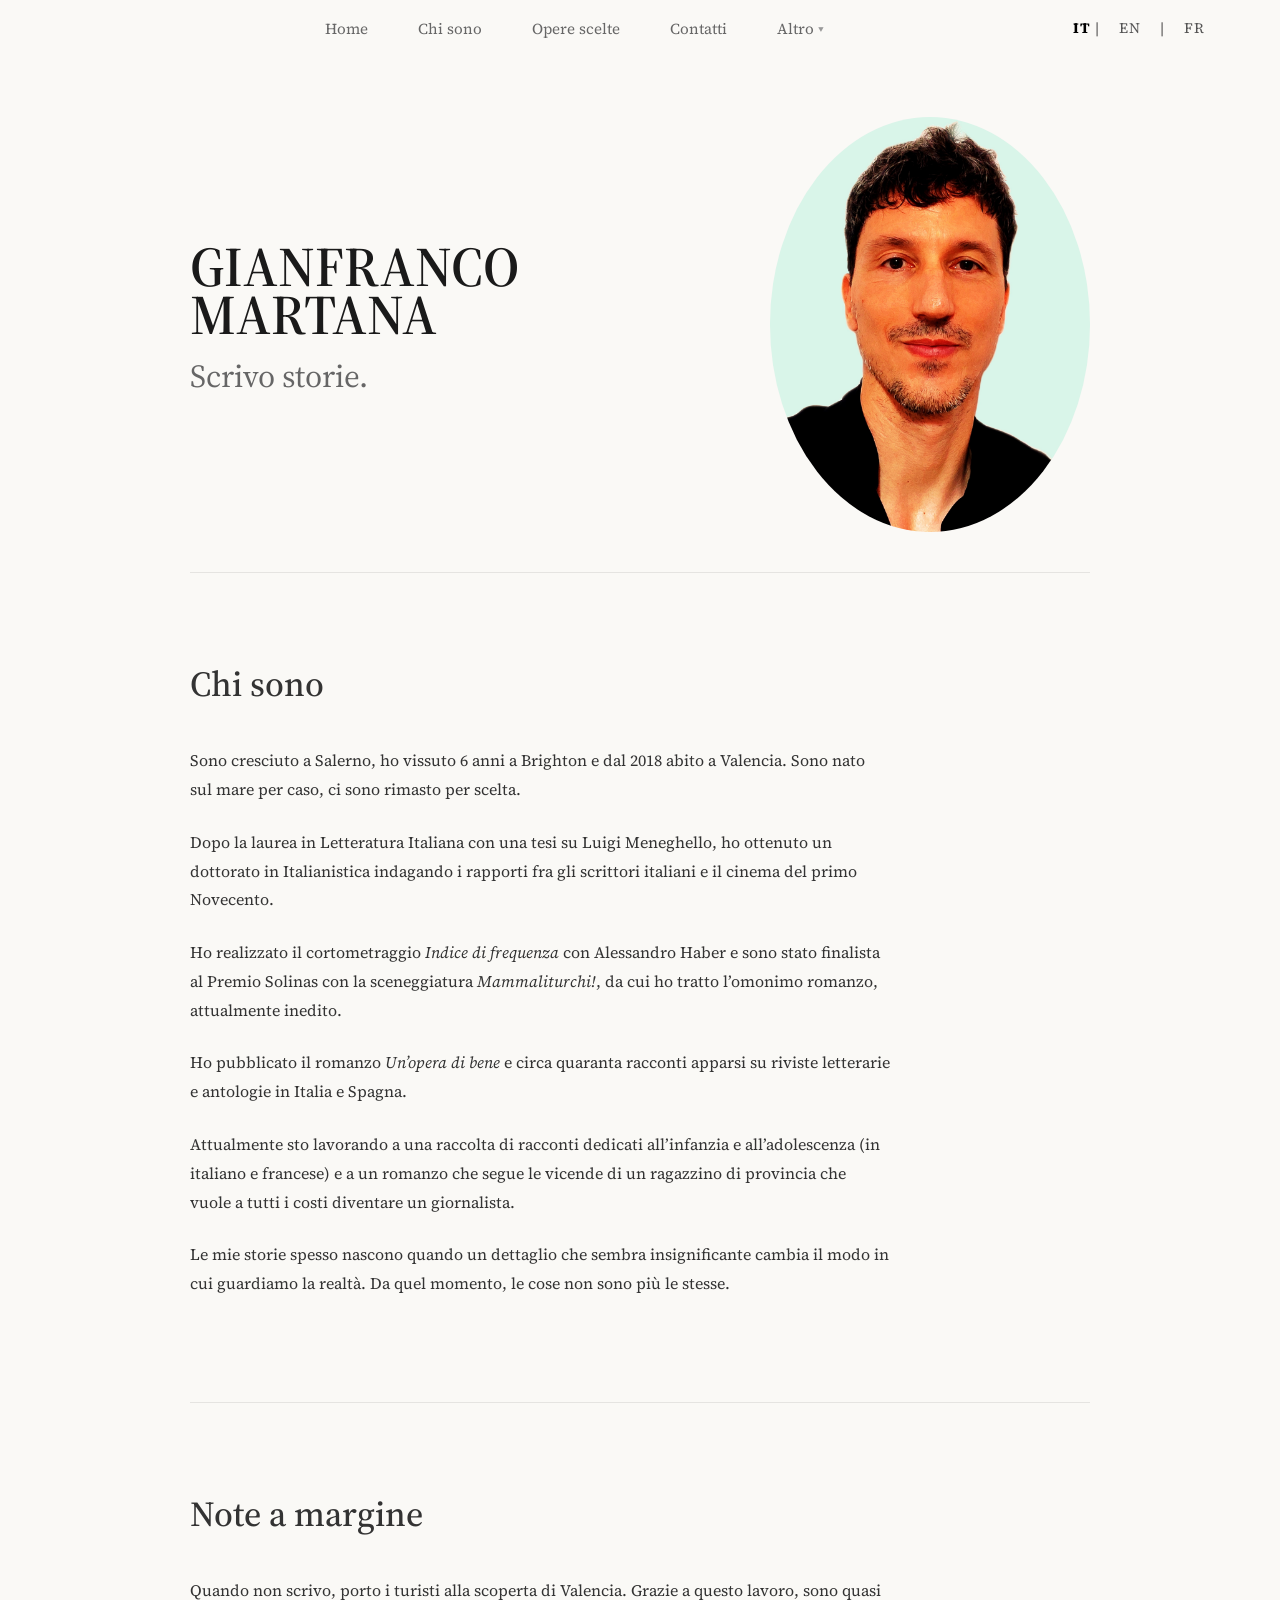
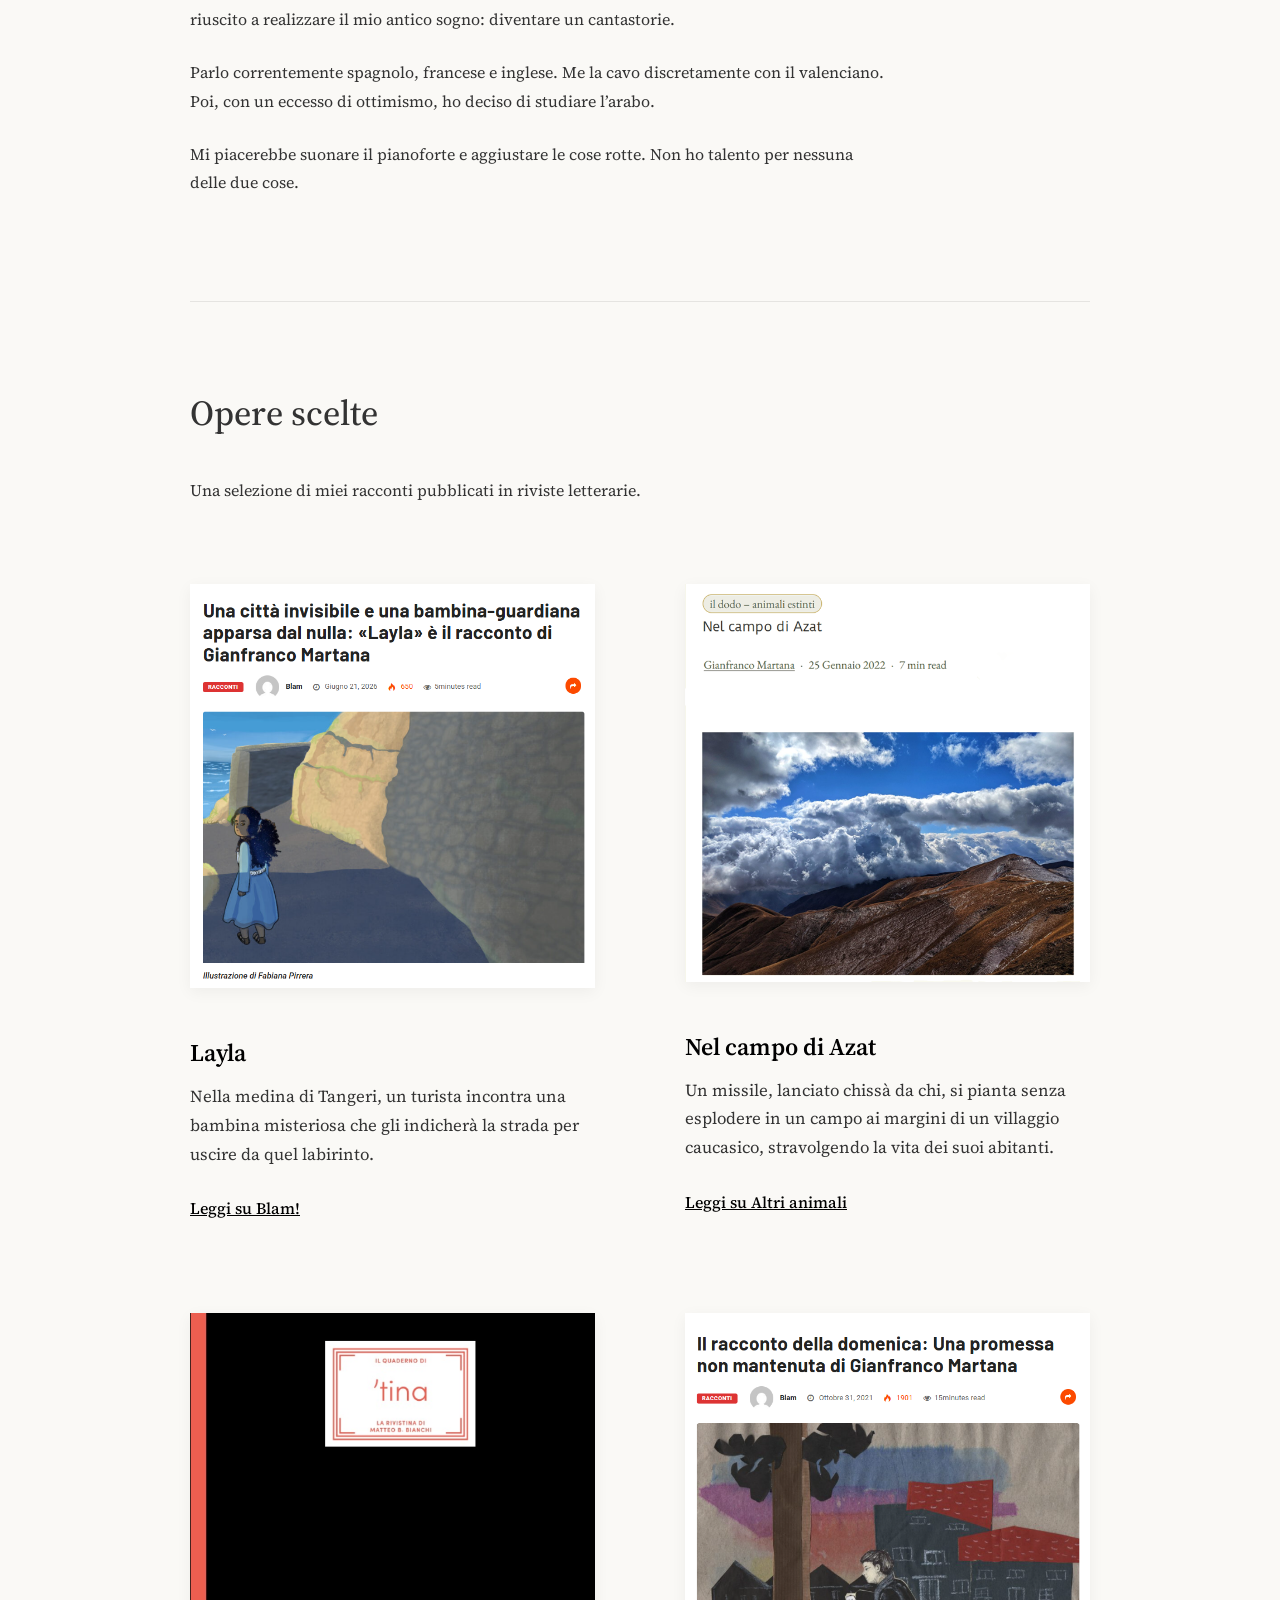
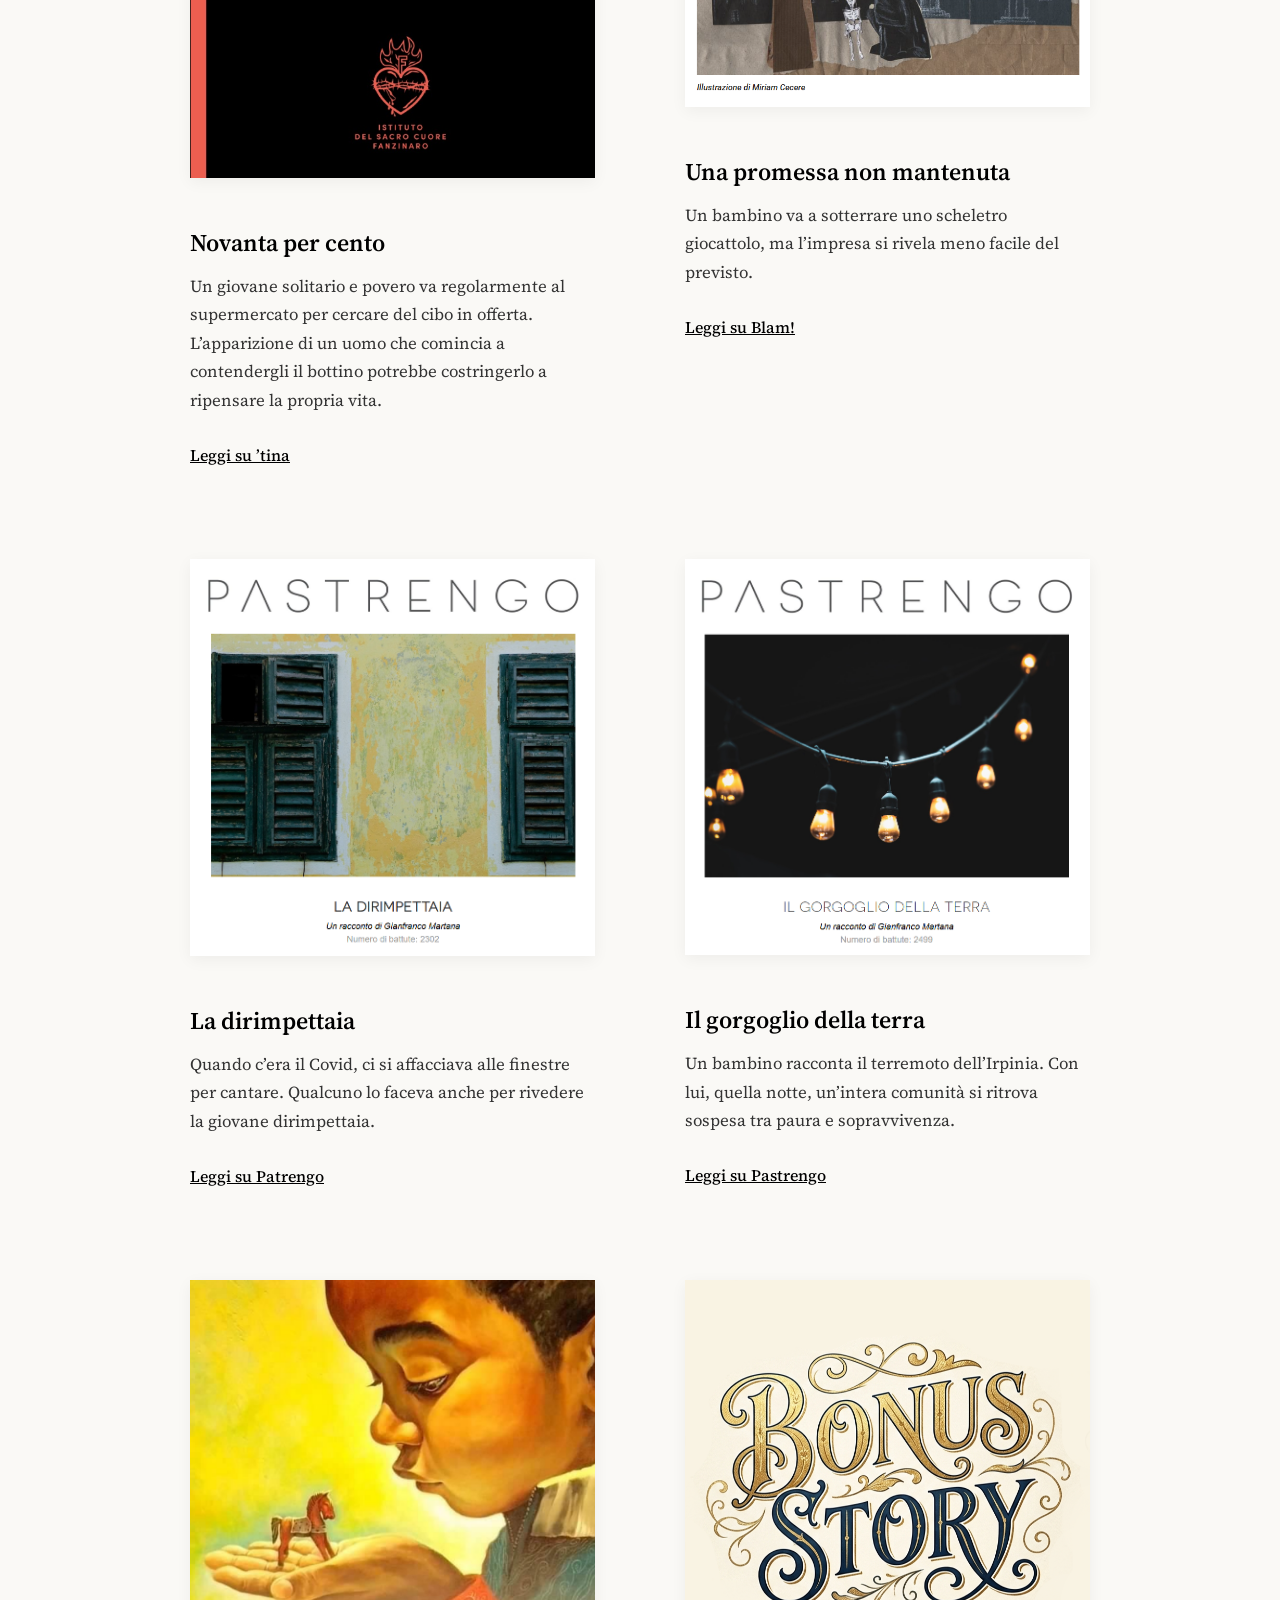
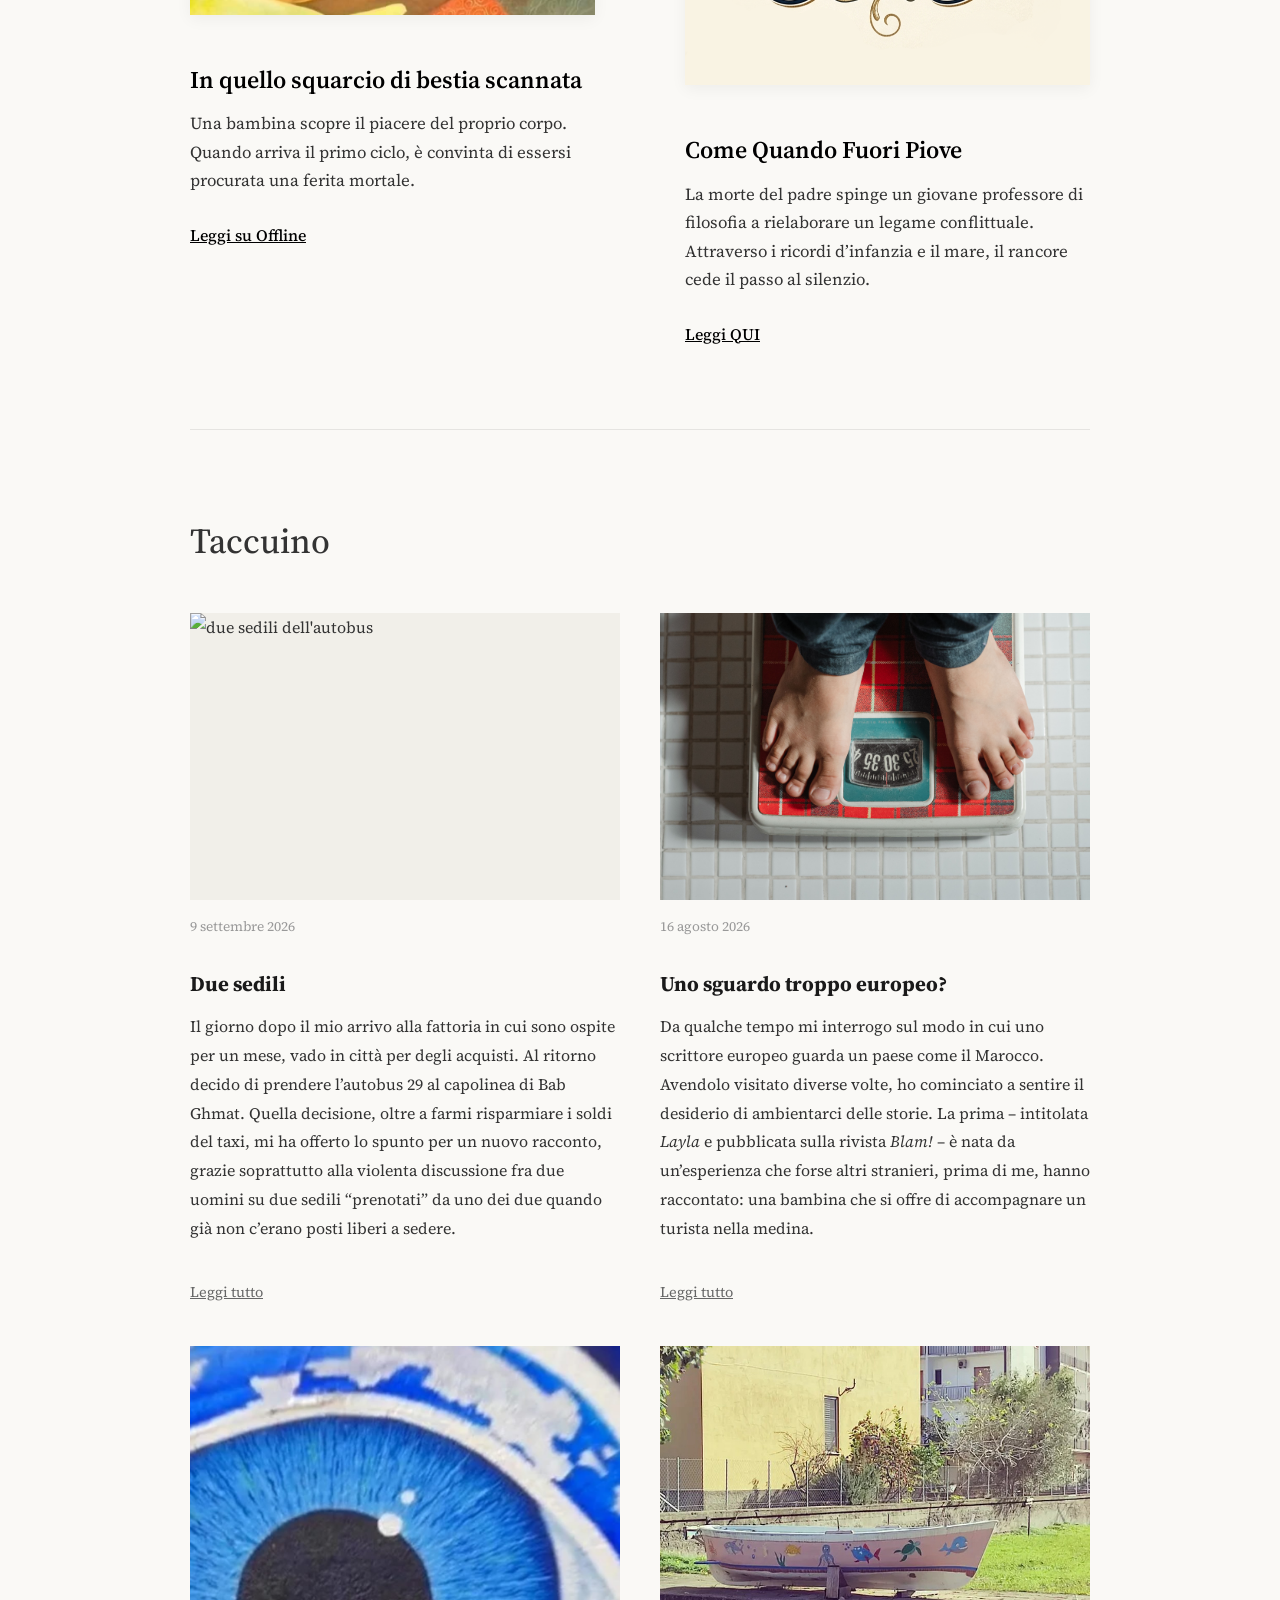
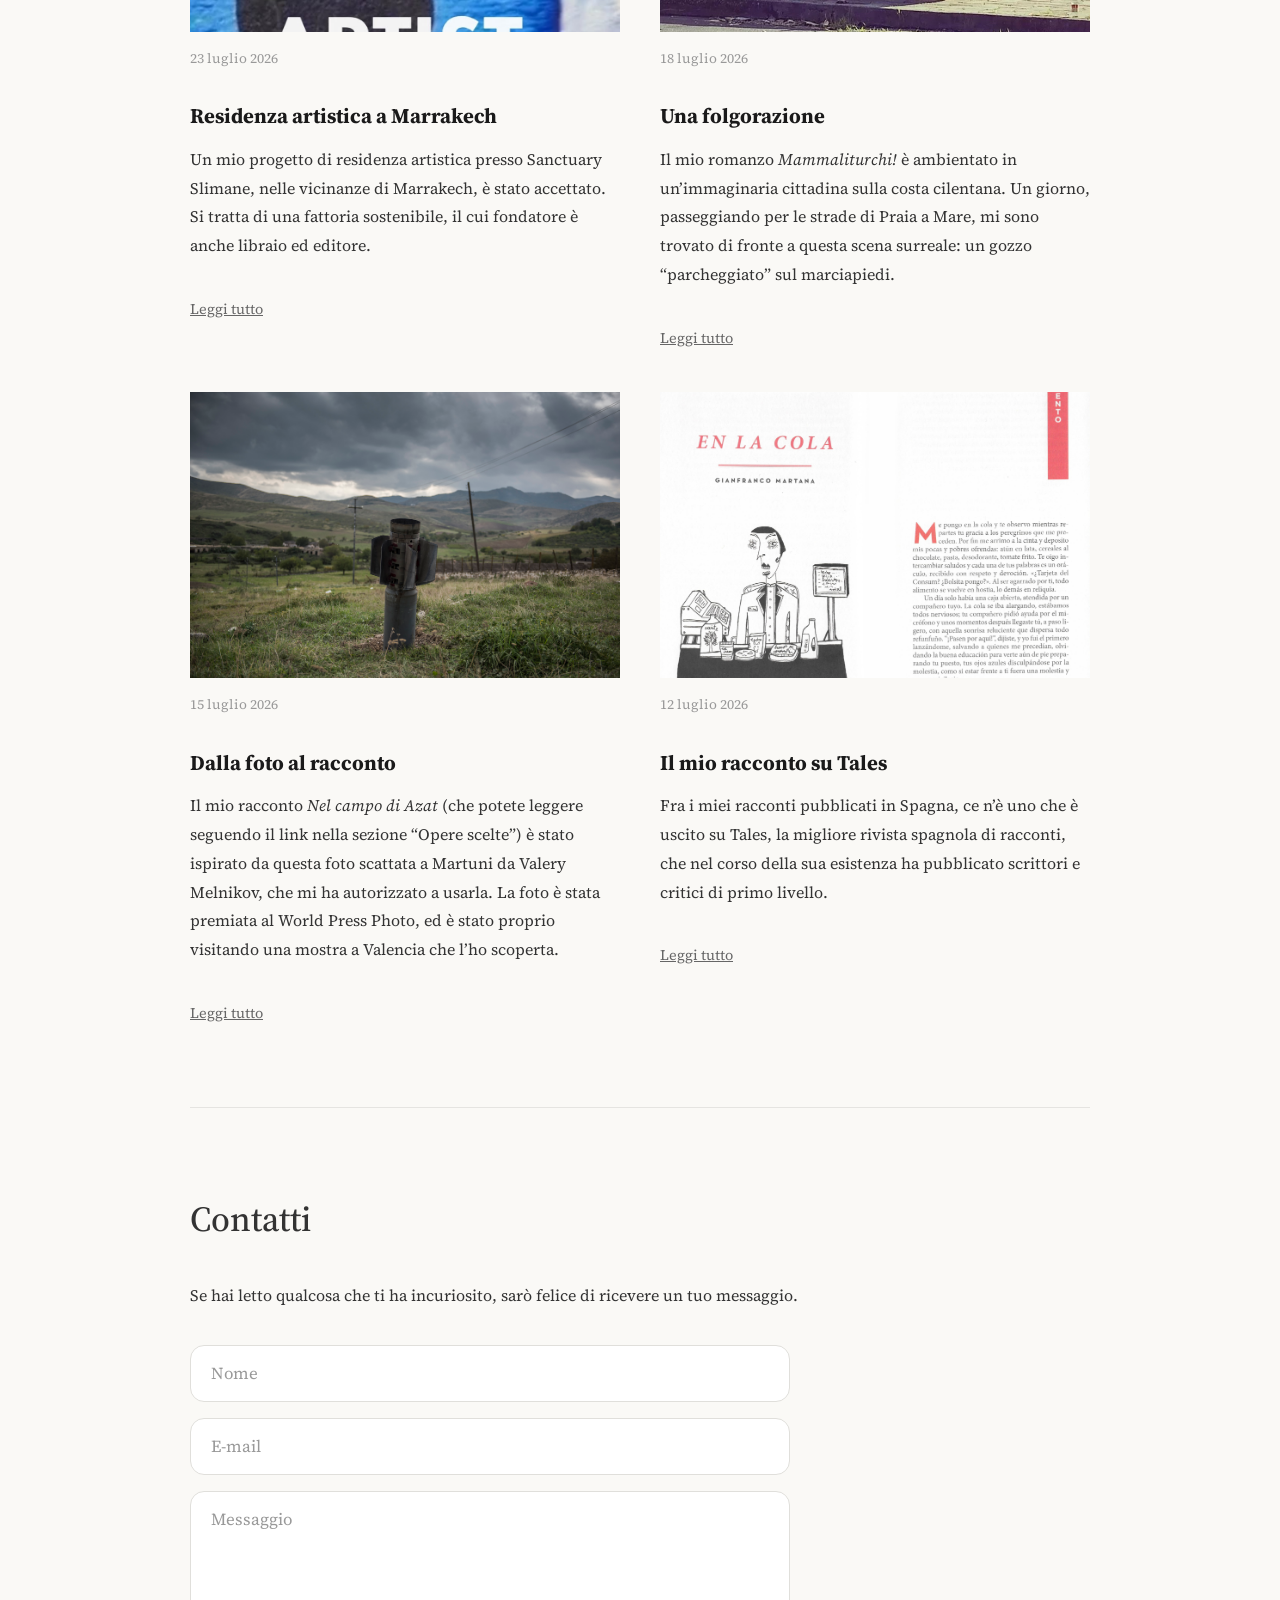
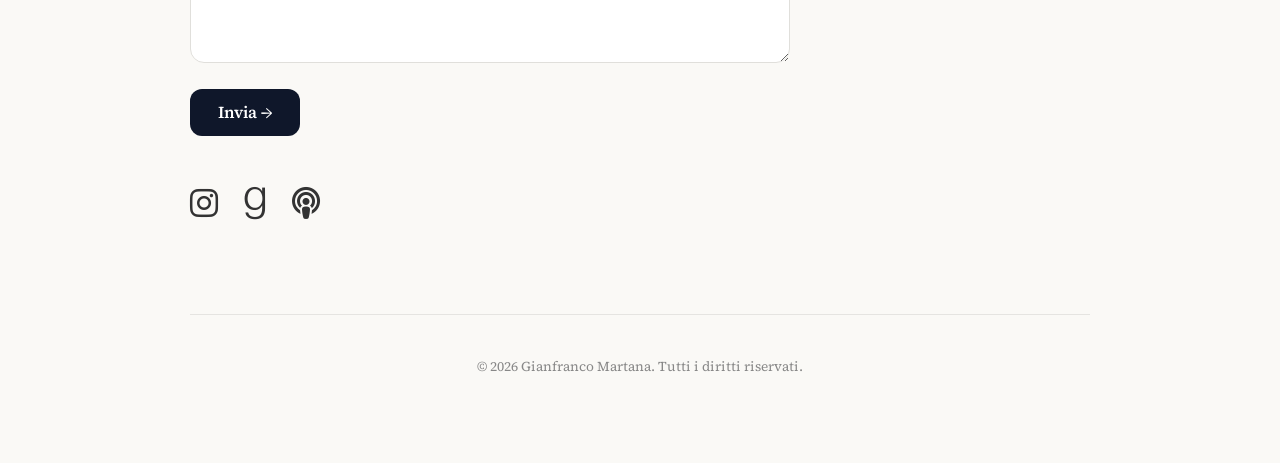
==== commit 8516d162: "Add files via upload" ====
--- a/index.html
+++ b/index.html
@@ -203,7 +203,26 @@
         <h2>Taccuino</h2>
         
         <div class="taccuino-griglia">
+    <article class="taccuino-post">
+    <div class="taccuino-immagine">
+        <img src="images/sedili.jpg" alt="due sedili dell'autobus">
+    </div>
+    <time>9 settembre 2026</time>
+    <h3>Due sedili</h3>
     
+    <!-- Testo iniziale sempre visibile -->
+    <p>Il giorno dopo il mio arrivo alla fattoria in cui sono ospite per un mese, vado in città per degli acquisti. Al ritorno decido di prendere l’autobus 29 al capolinea di Bab Ghmat. Quella decisione, oltre a farmi risparmiare i soldi del taxi, mi ha offerto lo spunto per un nuovo racconto, grazie soprattutto alla violenta discussione fra due uomini su due sedili “prenotati” da uno dei due quando già non c’erano posti liberi a sedere.</p>
+    
+    <!-- Blocco espandibile -->
+    <details class="taccuino-espandibile">
+        <summary class="tasto-leggi-tutto">Leggi tutto</summary>
+        <div class="testo-nascosto">
+            <p>Qui m’interessa sottolineare due cose. La prima, riprendendo il discorso abbozzato nel mio post precedente, riguarda il mio sguardo; meglio ancora, la sua ampiezza. Dopo l’incontro con la bambina nella medina di Tangeri, dopo aver visto persone con le bilance sul marciapiede, ho avuto accesso a un nuovo tipo di contatto con le persone del posto. Non accade spesso, infatti, che un turista prenda degli autobus urbani o suburbani. Tuttavia, non la considero un’esperienza più autentica, aggettivo paradossalmente molto amato dalle agenzie di viaggi. L’autenticità, se c’è, vive nell’occhio di chi osserva, quindi è una mia responsabilità in quanto scrittore.</p>
+            <p>La seconda cosa che volevo segnalare è la mia frustrazione nel presenziare a quello scontro senza capire una parola. È per questo che a un certo punto ho attivato discretamente il registratore sul mio cellulare, certo che prima o poi sarei riuscito a farmi tradurre tutto, e a usare quelle parole (oppure no, ma questo è un altro discorso) nel racconto che sapevo che avrei scritto.</p>
+            <p>Volevo anche rassicurare i miei lettori: i due uomini si sono fermati subito prima di arrivare alle mani, quindi nessuno si è fatto male. Almeno fino a quando – primo fra tutti i passeggeri – non sono sceso dall’autobus, tirando un grosso sospiro di sollievo.</p>
+        </div>
+    </details>
+</article>
             <article class="taccuino-post">
         <div class="taccuino-immagine">
             <img src="images/bilancia.jpg" alt="bilancia">
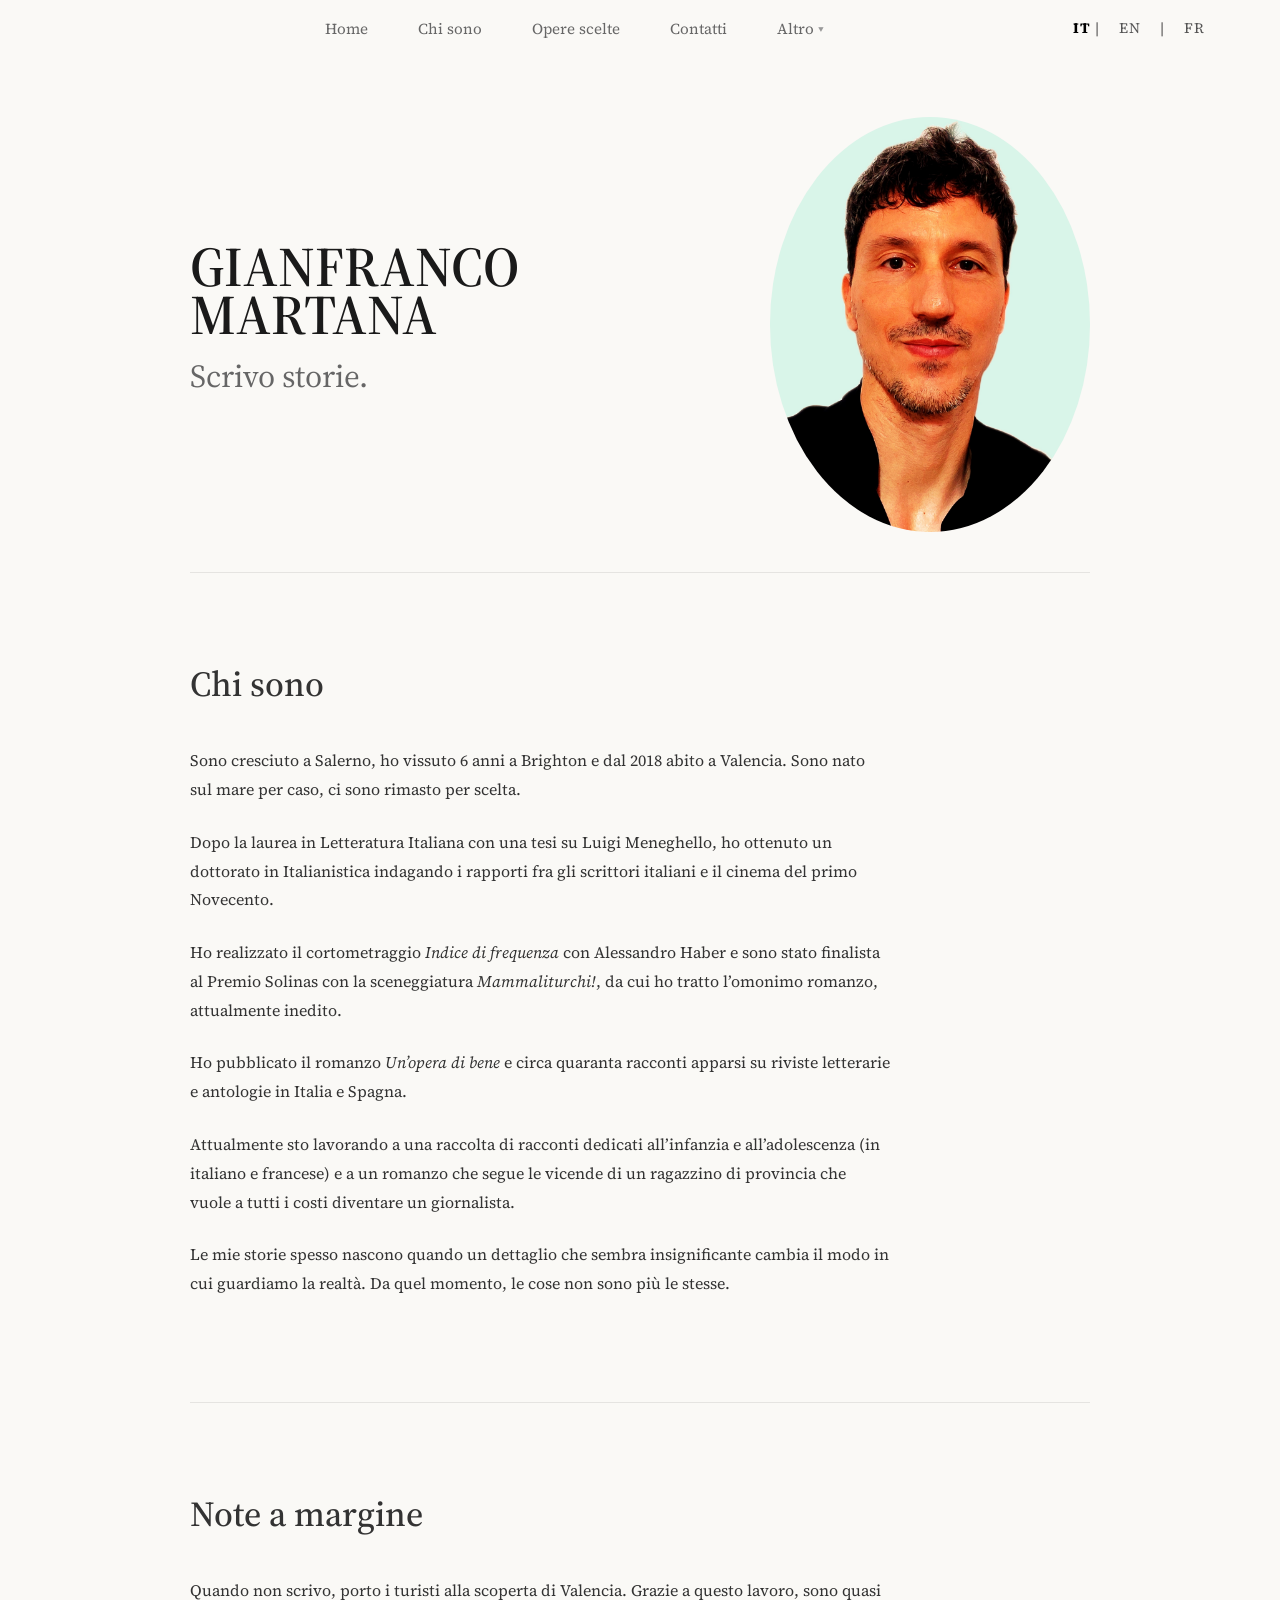
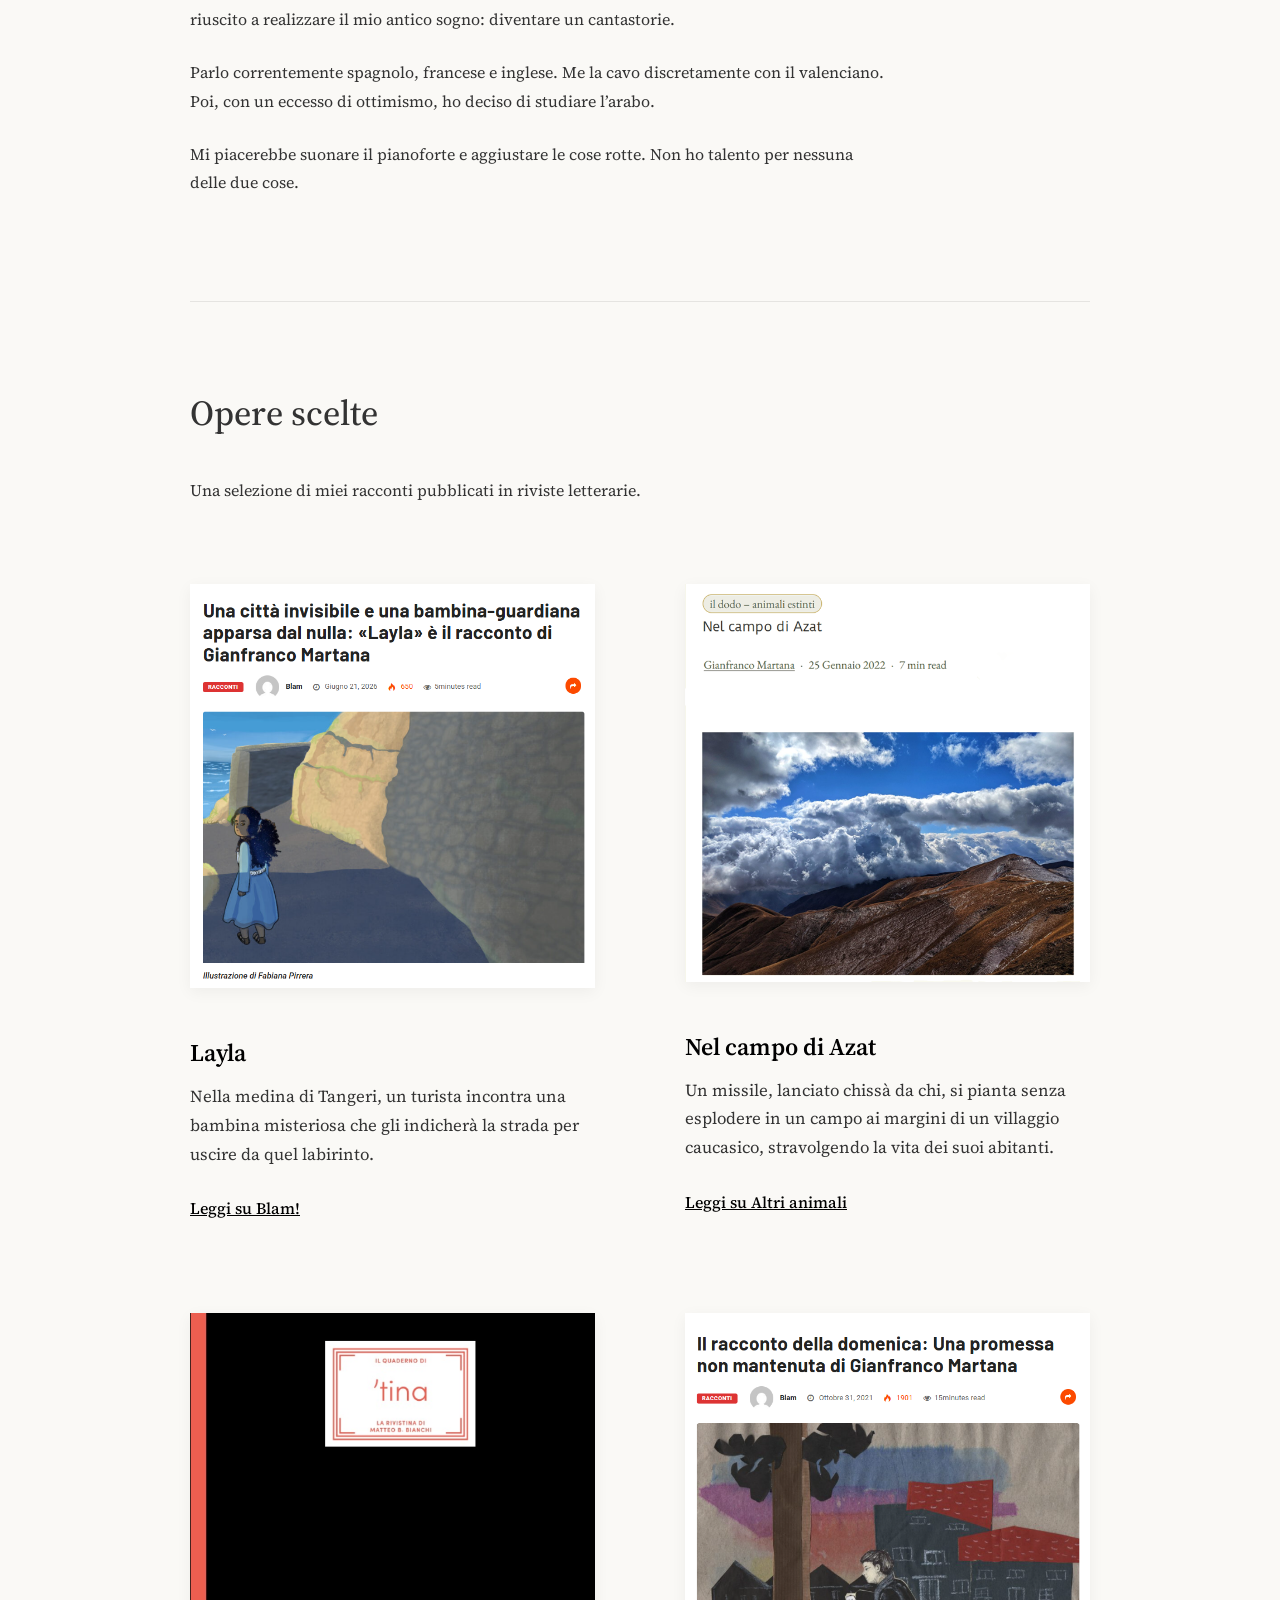
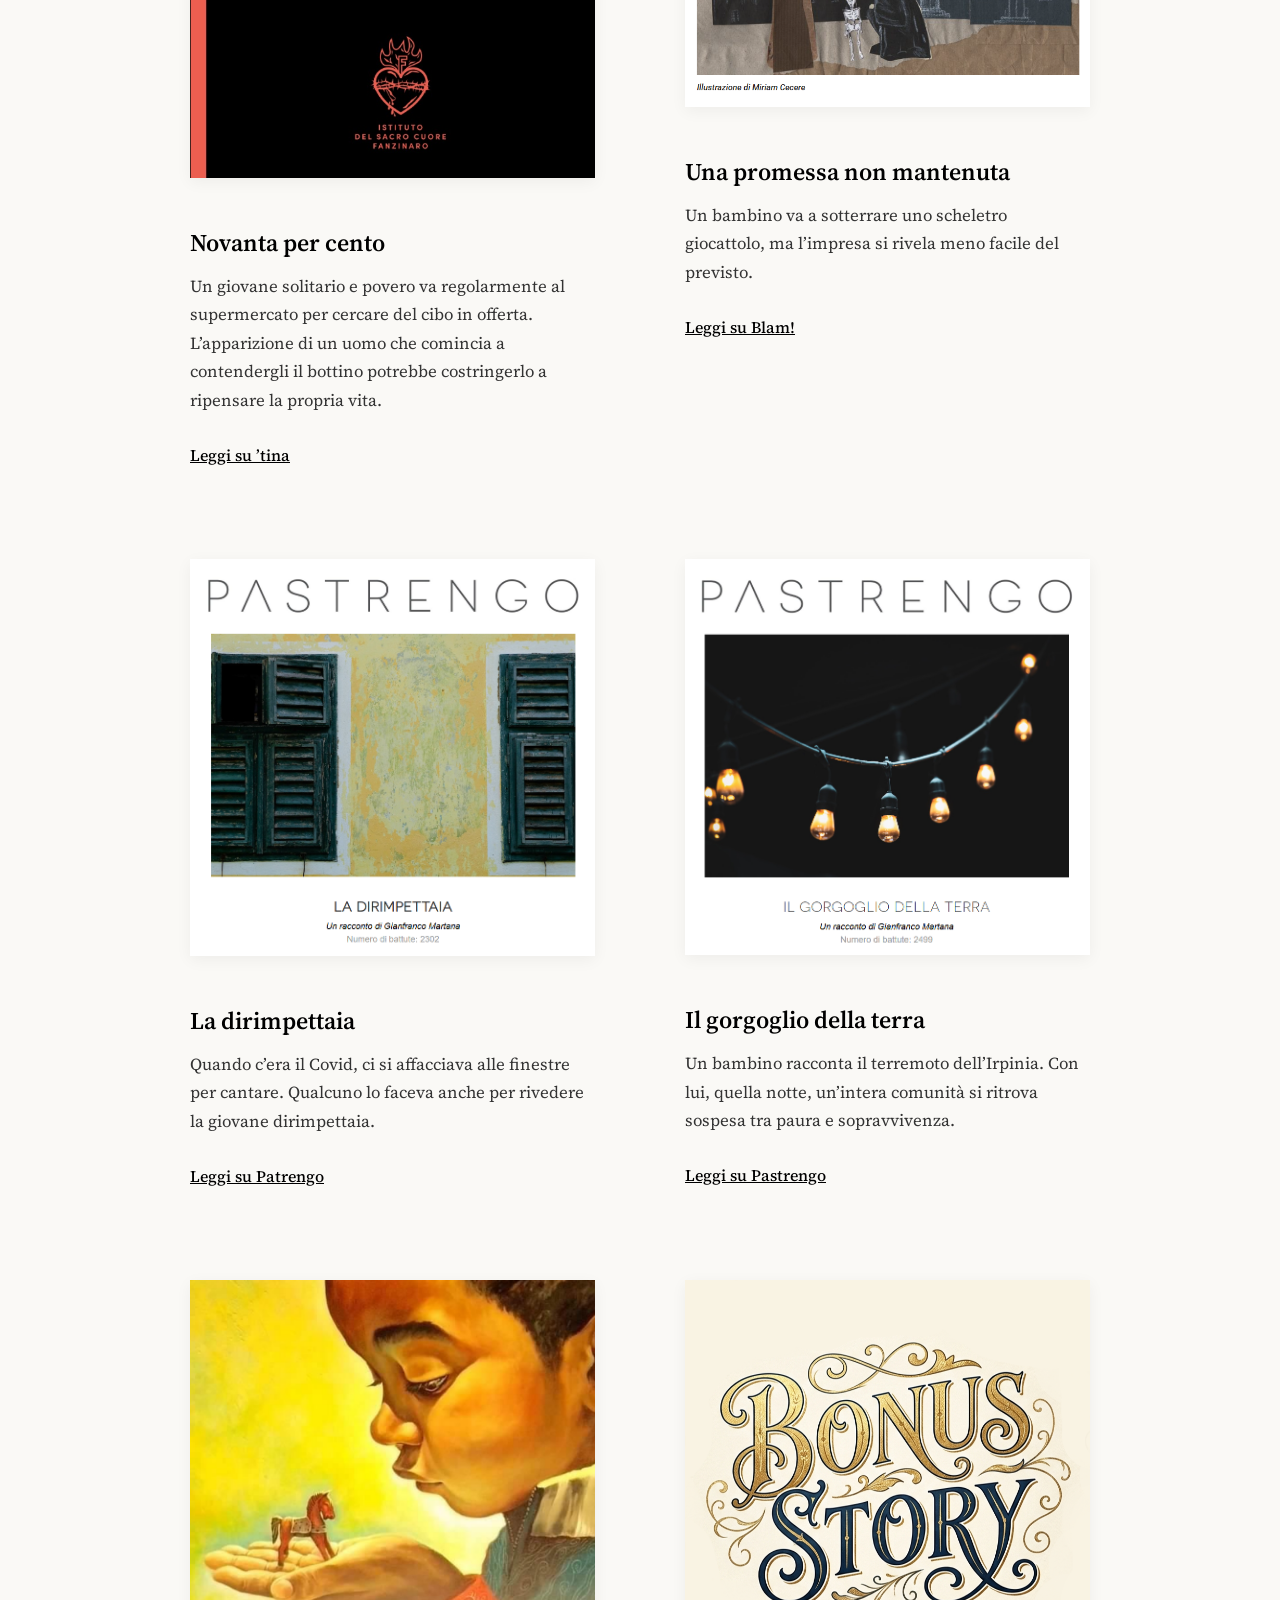
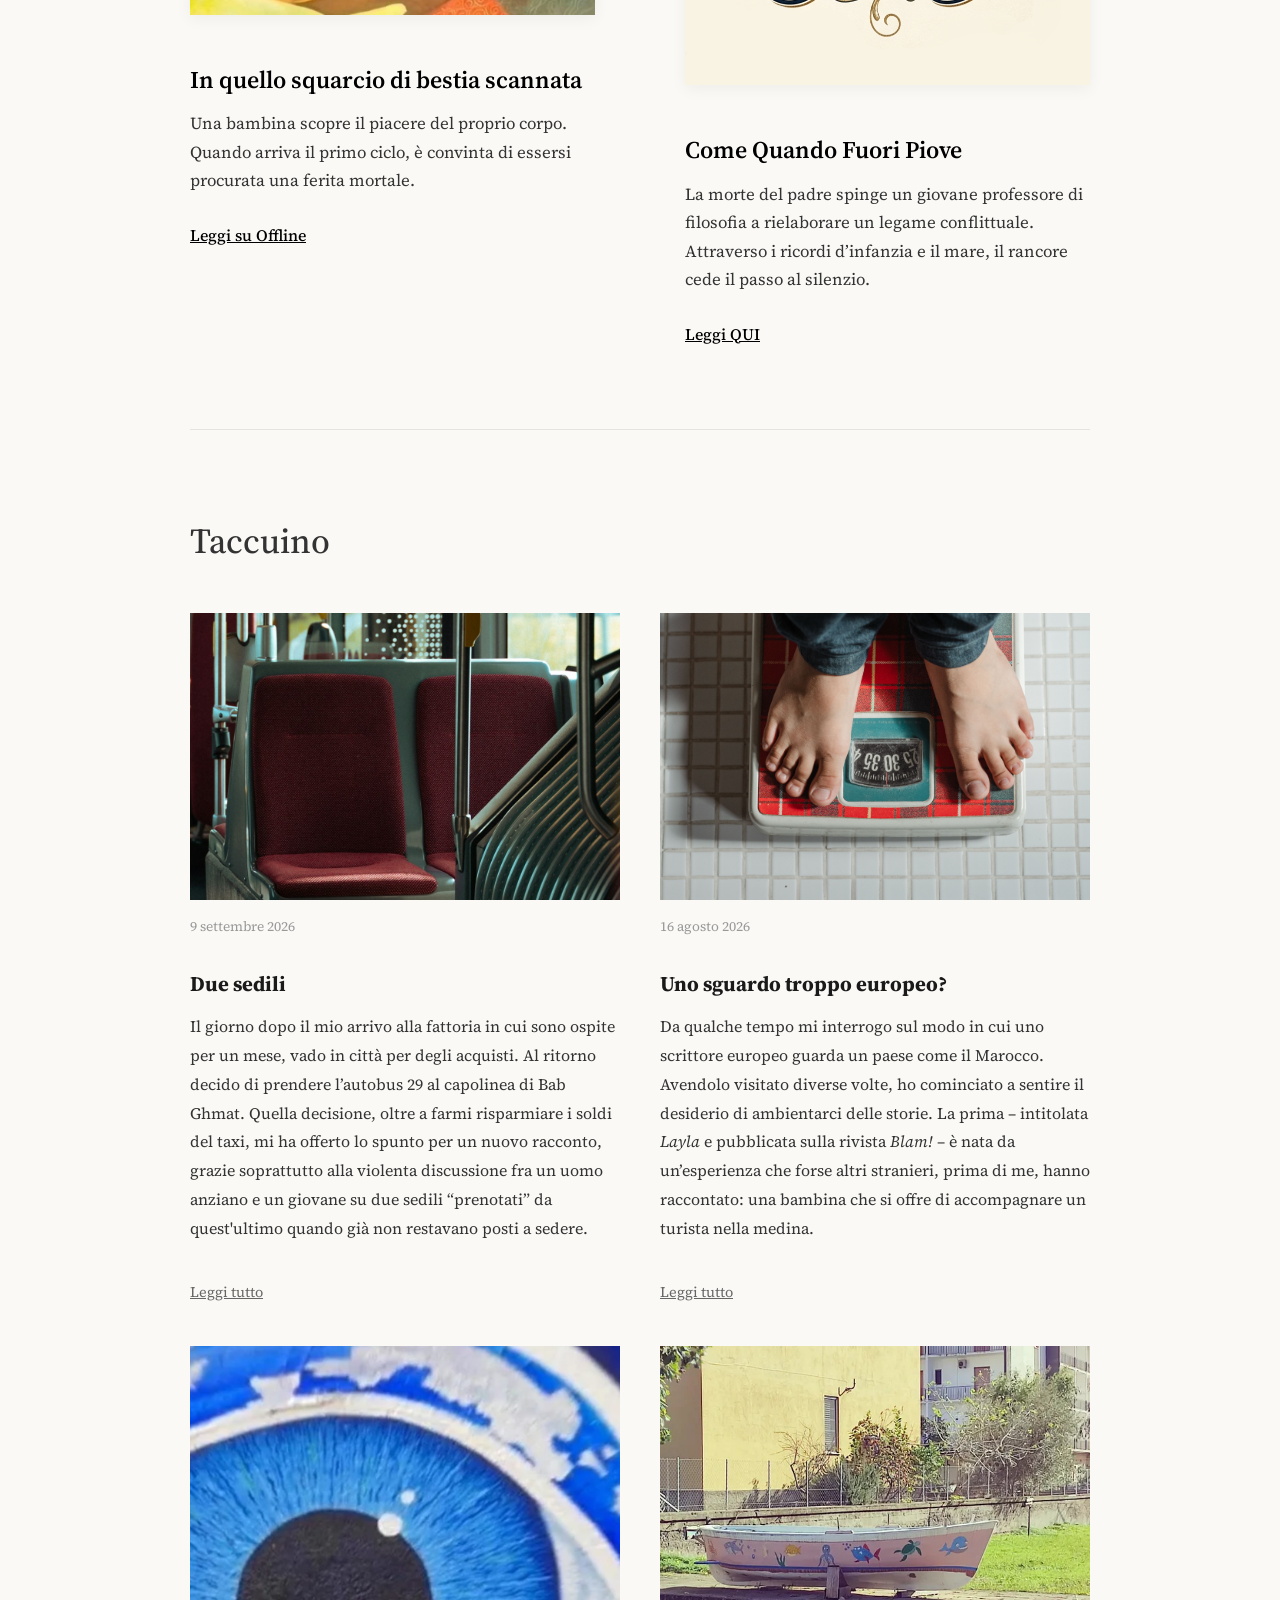
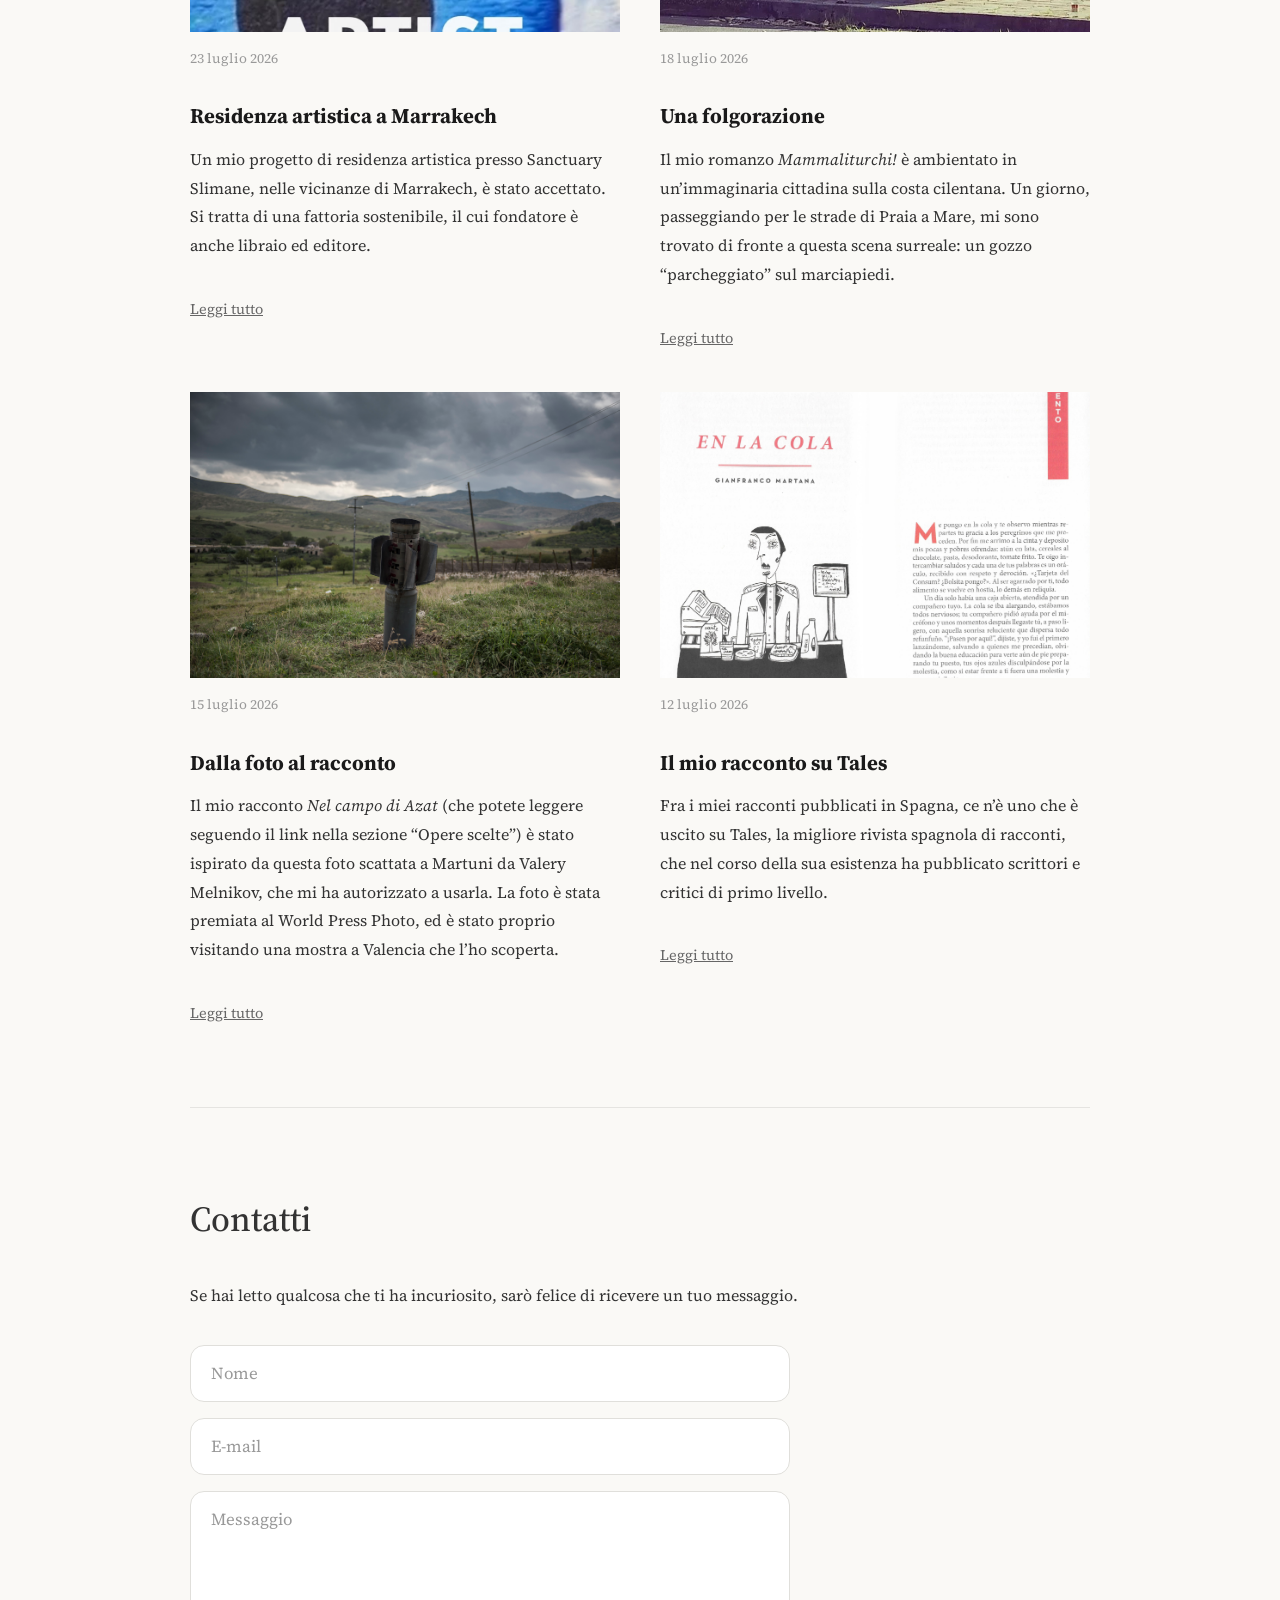
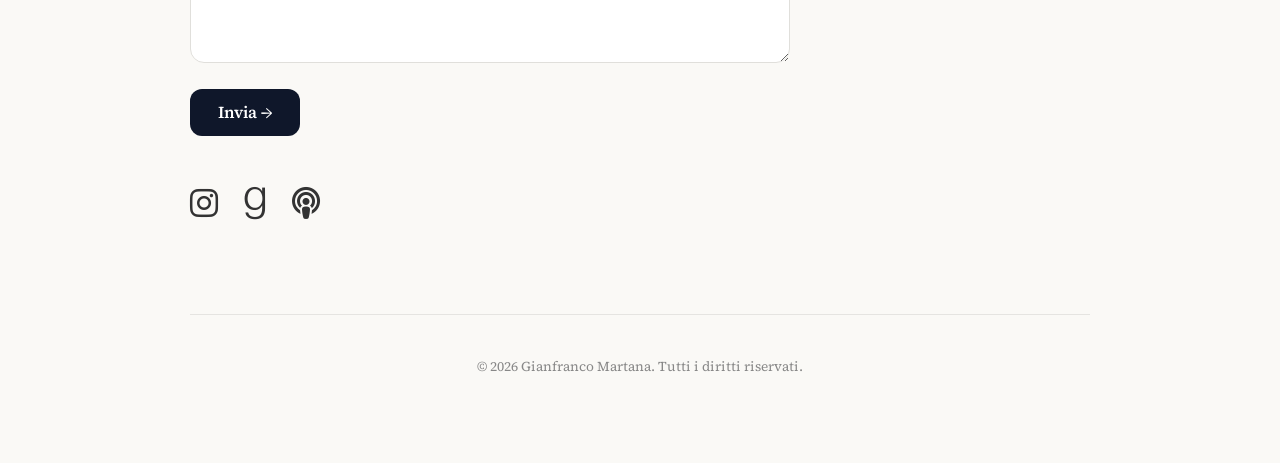
==== commit 0e97d8ef: "Add files via upload" ====
--- a/index.html
+++ b/index.html
@@ -211,13 +211,13 @@
     <h3>Due sedili</h3>
     
     <!-- Testo iniziale sempre visibile -->
-    <p>Il giorno dopo il mio arrivo alla fattoria in cui sono ospite per un mese, vado in città per degli acquisti. Al ritorno decido di prendere l’autobus 29 al capolinea di Bab Ghmat. Quella decisione, oltre a farmi risparmiare i soldi del taxi, mi ha offerto lo spunto per un nuovo racconto, grazie soprattutto alla violenta discussione fra due uomini su due sedili “prenotati” da uno dei due quando già non c’erano posti liberi a sedere.</p>
+    <p>Il giorno dopo il mio arrivo alla fattoria in cui sono ospite per un mese, vado in città per degli acquisti. Al ritorno decido di prendere l’autobus 29 al capolinea di Bab Ghmat. Quella decisione, oltre a farmi risparmiare i soldi del taxi, mi ha offerto lo spunto per un nuovo racconto, grazie soprattutto alla violenta discussione fra un uomo anziano e un giovane su due sedili “prenotati” da quest'ultimo quando già non restavano posti a sedere.</p>
     
     <!-- Blocco espandibile -->
     <details class="taccuino-espandibile">
         <summary class="tasto-leggi-tutto">Leggi tutto</summary>
         <div class="testo-nascosto">
-            <p>Qui m’interessa sottolineare due cose. La prima, riprendendo il discorso abbozzato nel mio post precedente, riguarda il mio sguardo; meglio ancora, la sua ampiezza. Dopo l’incontro con la bambina nella medina di Tangeri, dopo aver visto persone con le bilance sul marciapiede, ho avuto accesso a un nuovo tipo di contatto con le persone del posto. Non accade spesso, infatti, che un turista prenda degli autobus urbani o suburbani. Tuttavia, non la considero un’esperienza più autentica, aggettivo paradossalmente molto amato dalle agenzie di viaggi. L’autenticità, se c’è, vive nell’occhio di chi osserva, quindi è una mia responsabilità in quanto scrittore.</p>
+            <p>Qui m’interessa sottolineare due cose. La prima, riprendendo il discorso abbozzato nel mio post precedente, riguarda il mio sguardo; meglio ancora, la sua ampiezza. Dopo l’incontro con la bambina nella medina di Tangeri, dopo aver visto persone con le bilance sul marciapiede, ho avuto accesso a un nuovo tipo di contatto con le persone del posto. Non accade spesso, infatti, che un turista prenda un autobus urbano o suburbano. Tuttavia, non la considero un’esperienza più autentica, aggettivo paradossalmente molto amato dalle agenzie di viaggi. L’autenticità, se c’è, vive nell’occhio di chi osserva, quindi è una mia responsabilità in quanto scrittore.</p>
             <p>La seconda cosa che volevo segnalare è la mia frustrazione nel presenziare a quello scontro senza capire una parola. È per questo che a un certo punto ho attivato discretamente il registratore sul mio cellulare, certo che prima o poi sarei riuscito a farmi tradurre tutto, e a usare quelle parole (oppure no, ma questo è un altro discorso) nel racconto che sapevo che avrei scritto.</p>
             <p>Volevo anche rassicurare i miei lettori: i due uomini si sono fermati subito prima di arrivare alle mani, quindi nessuno si è fatto male. Almeno fino a quando – primo fra tutti i passeggeri – non sono sceso dall’autobus, tirando un grosso sospiro di sollievo.</p>
         </div>
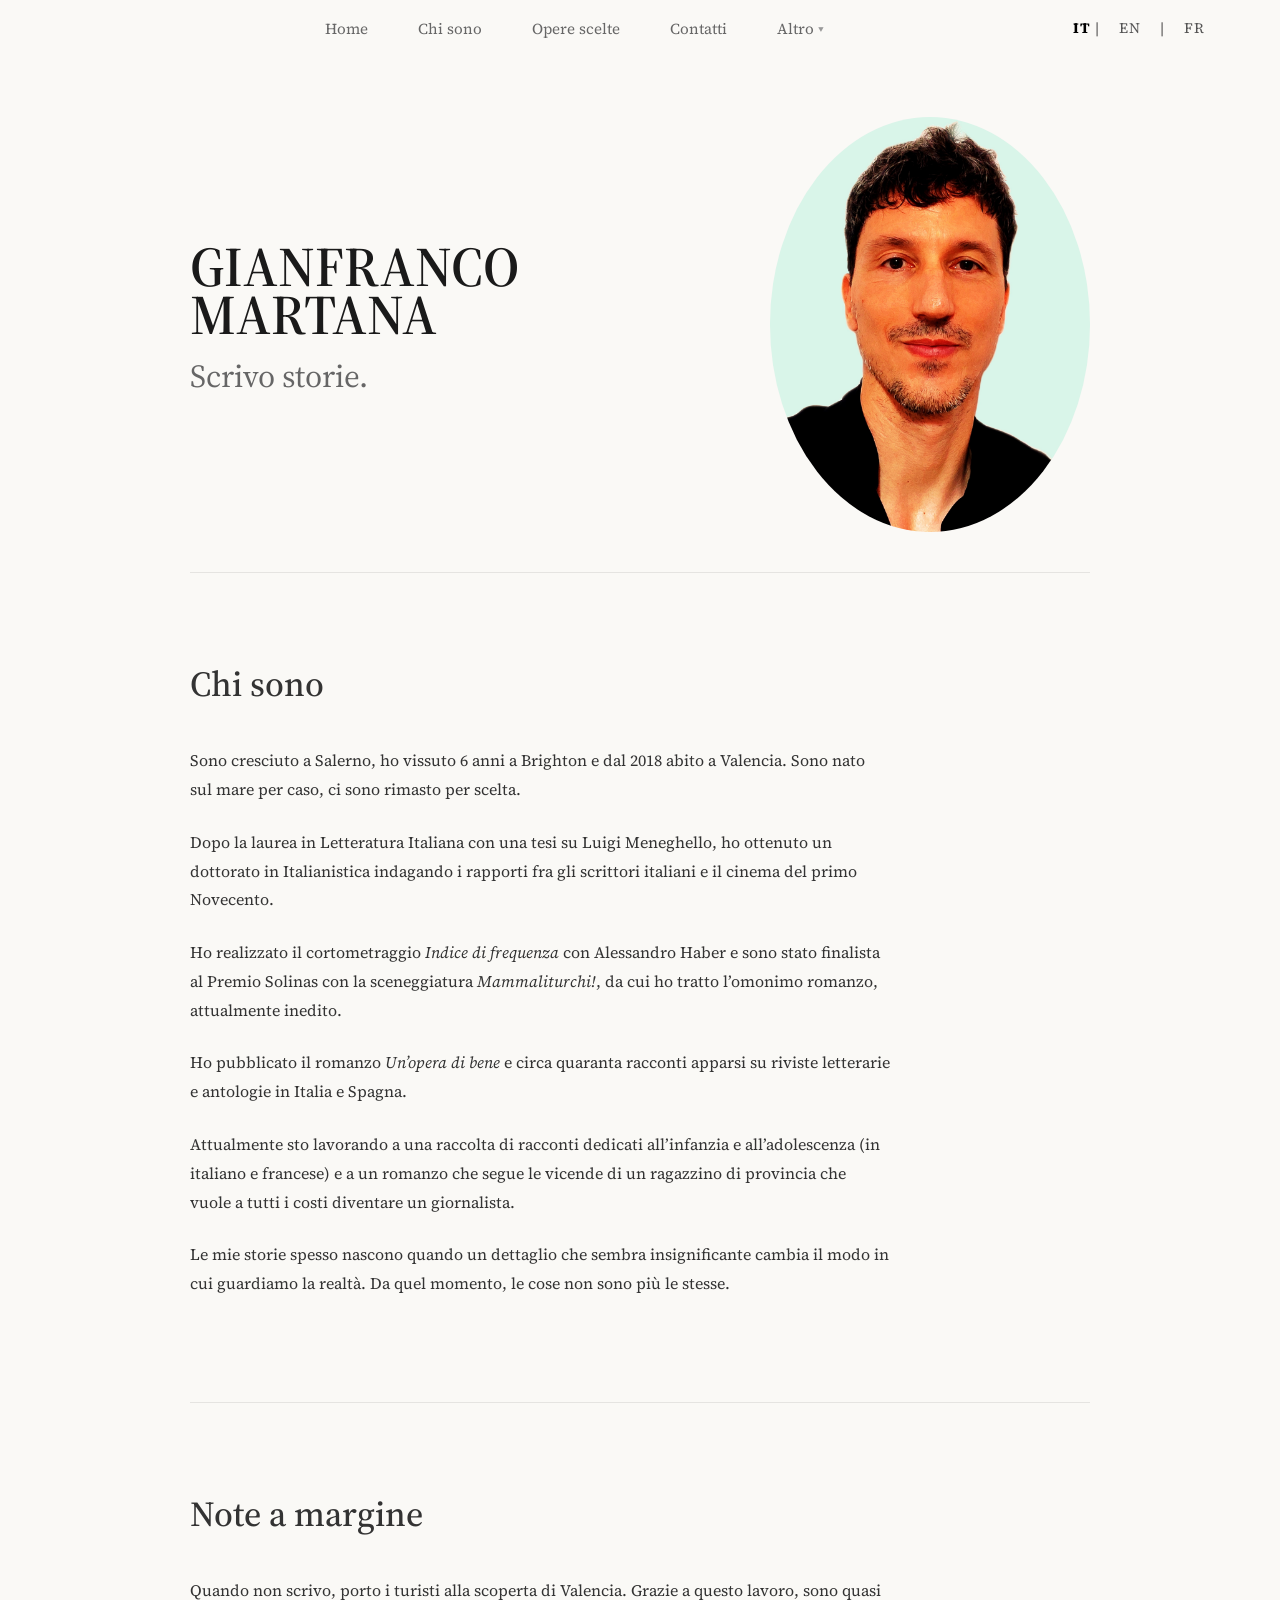
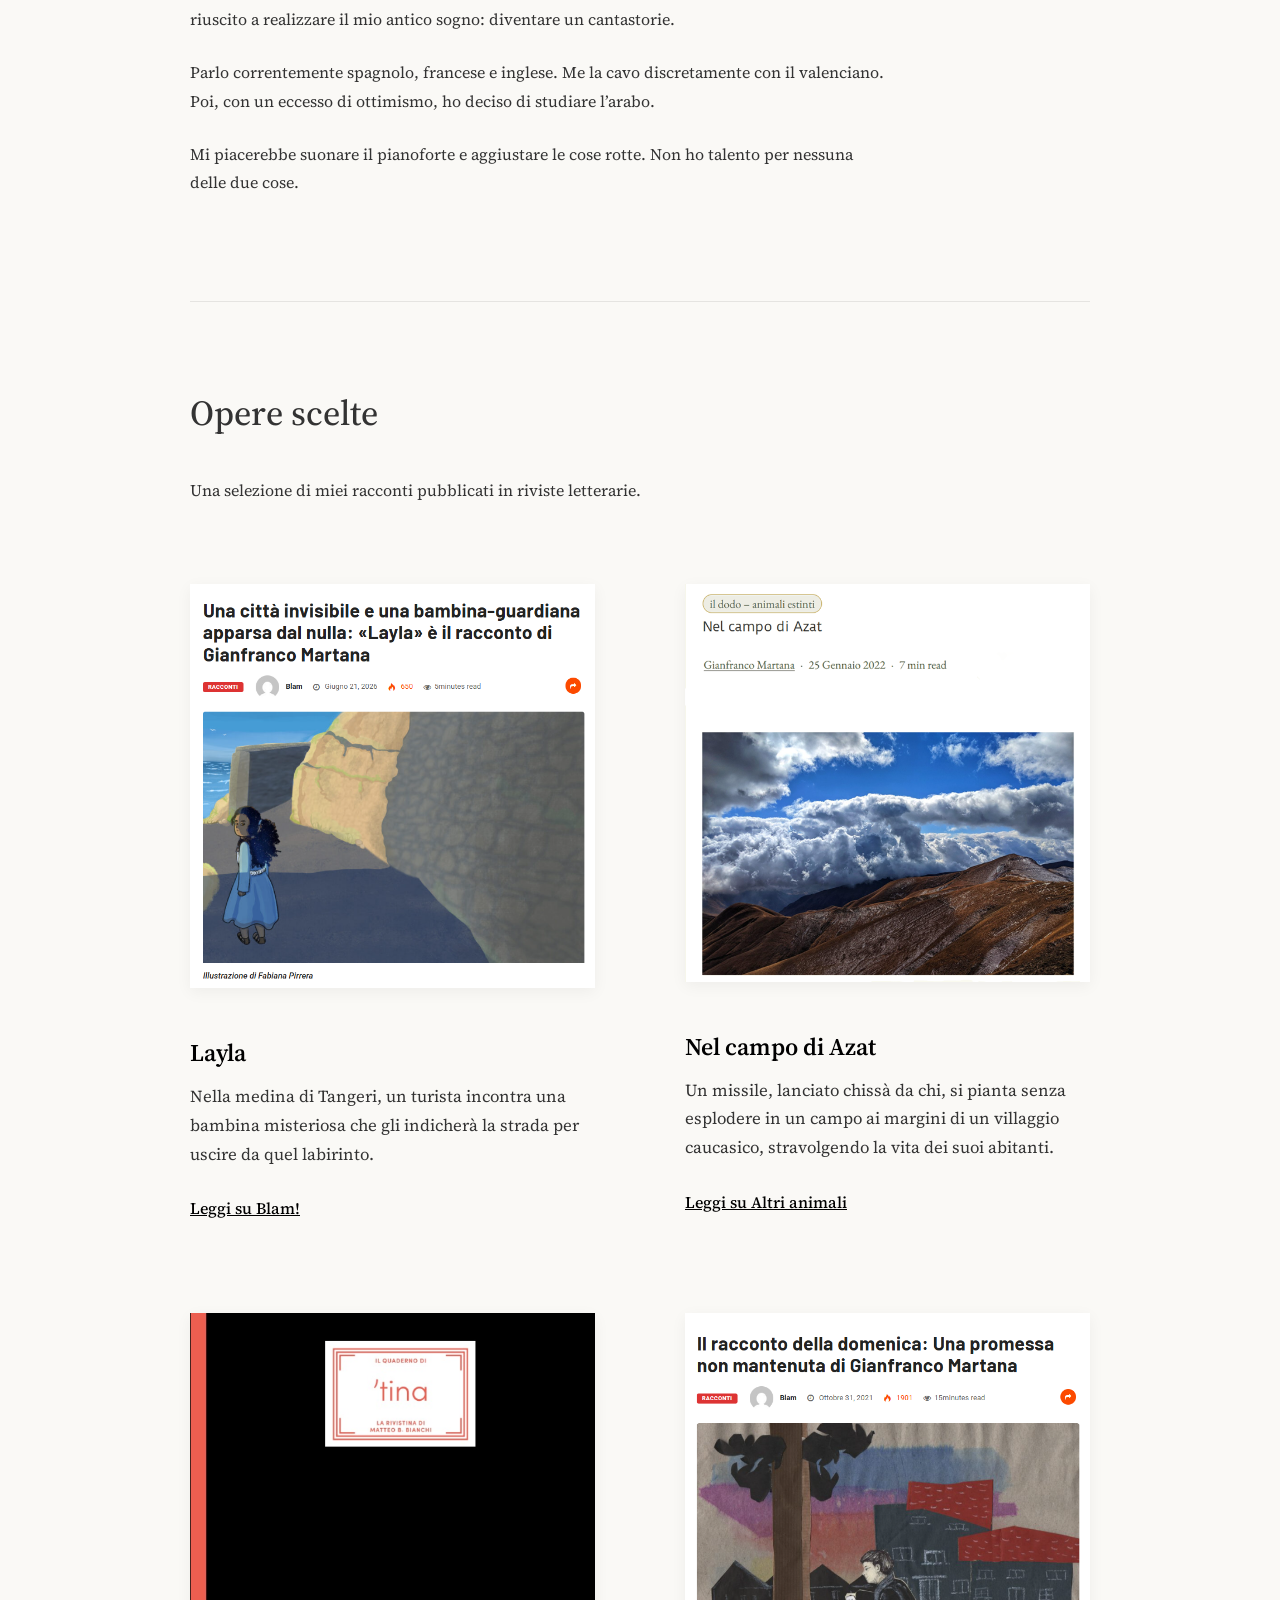
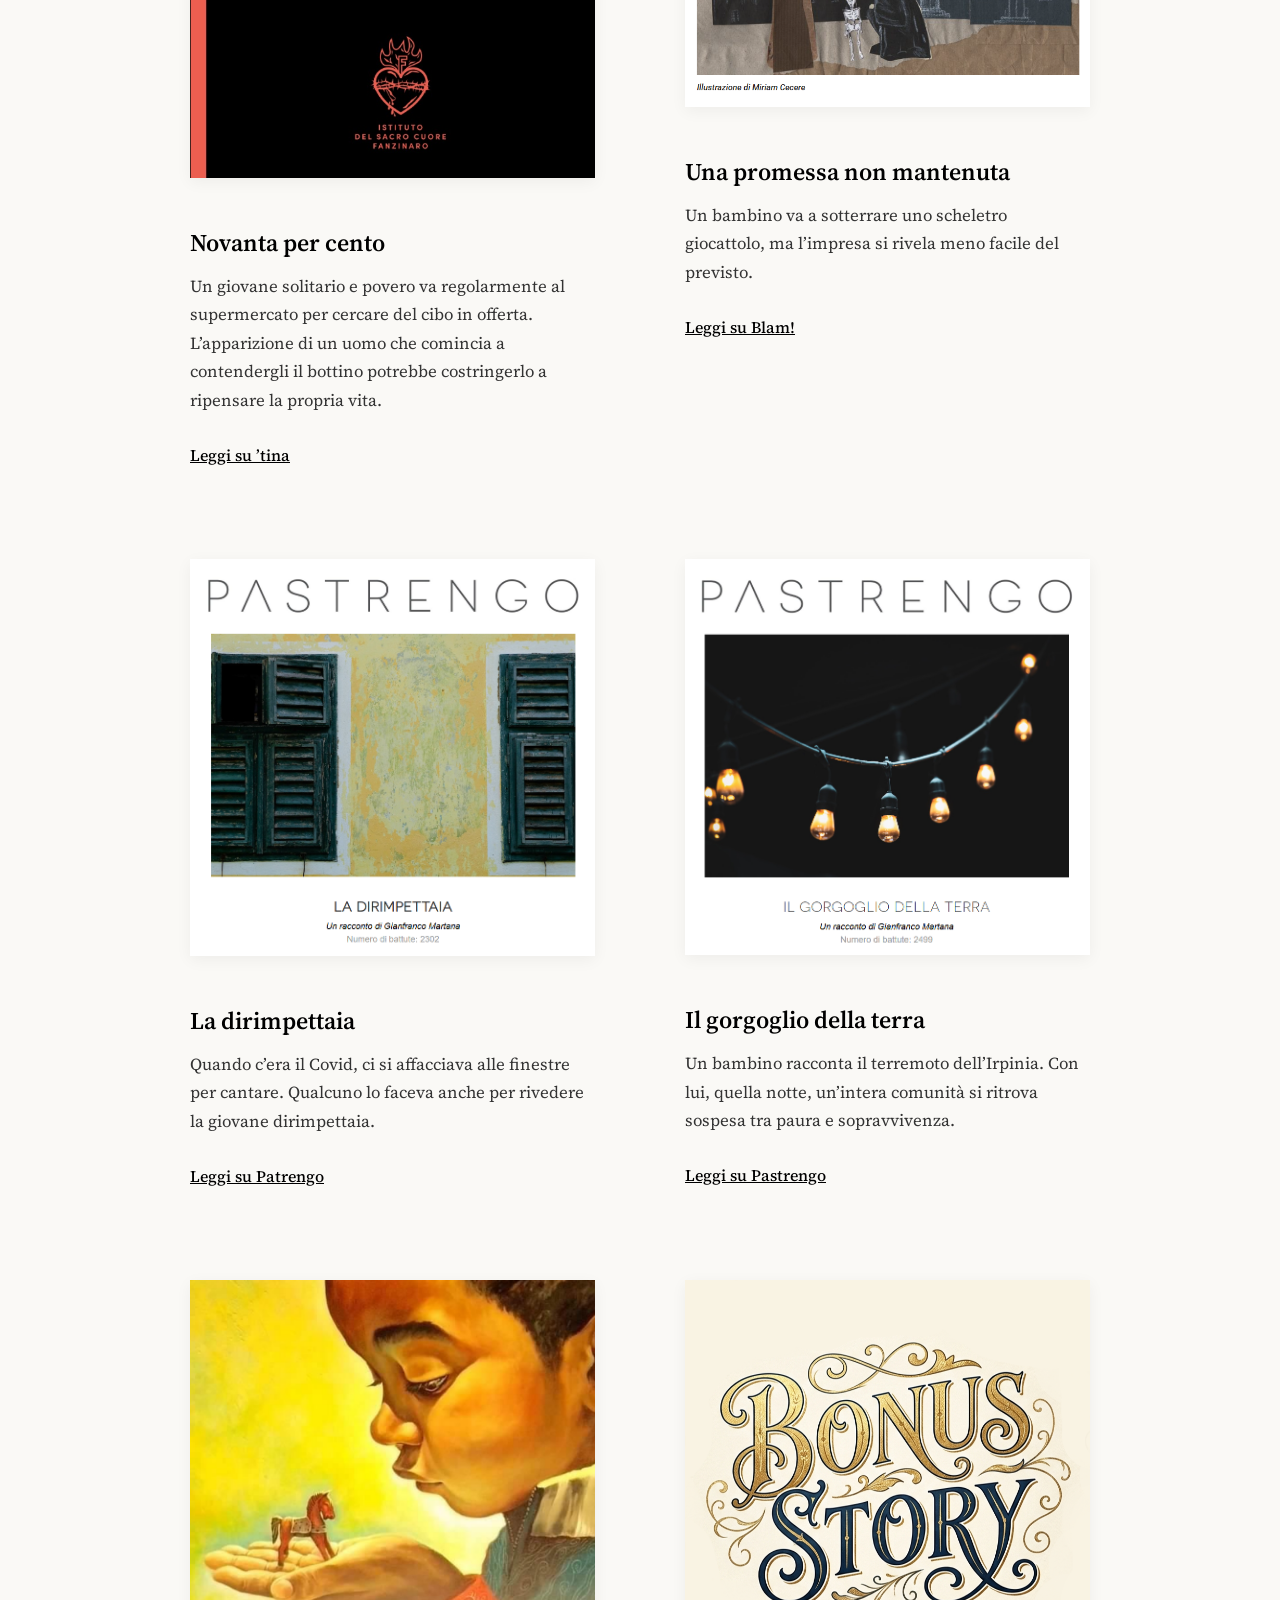
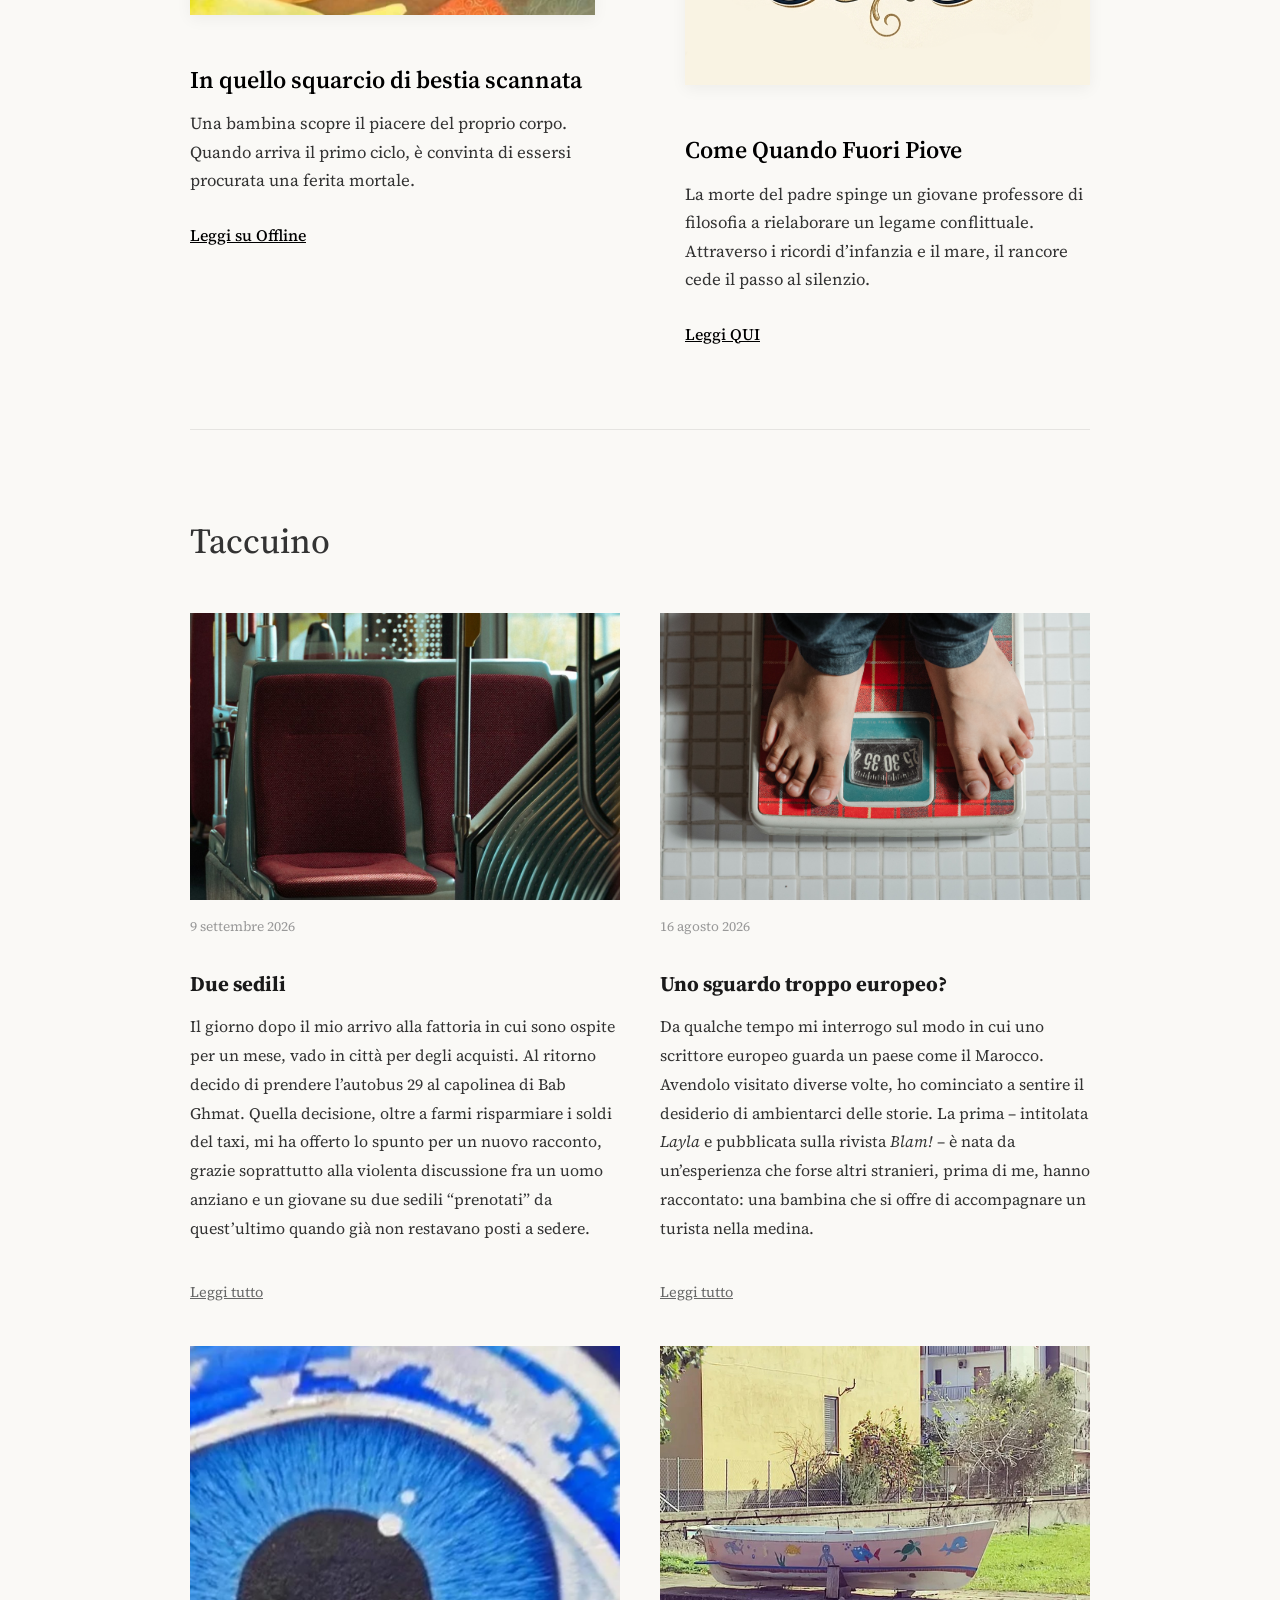
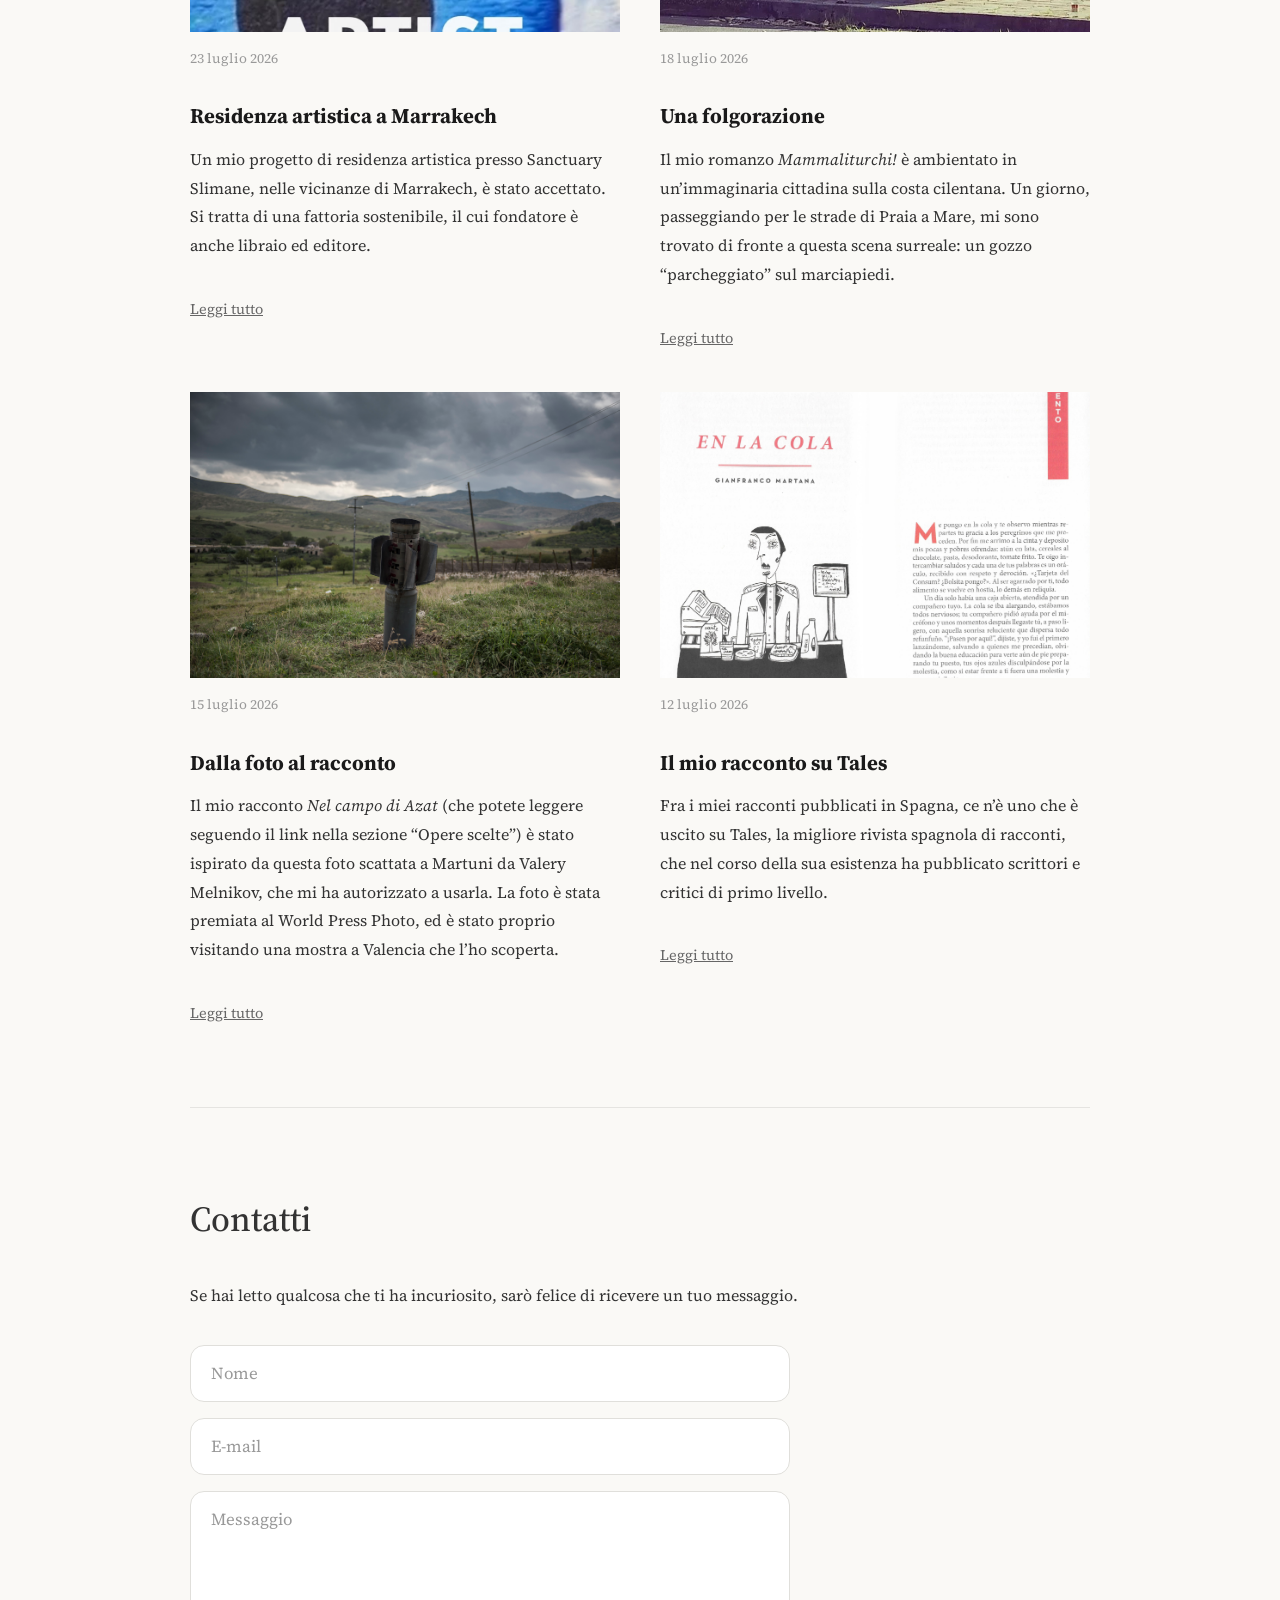
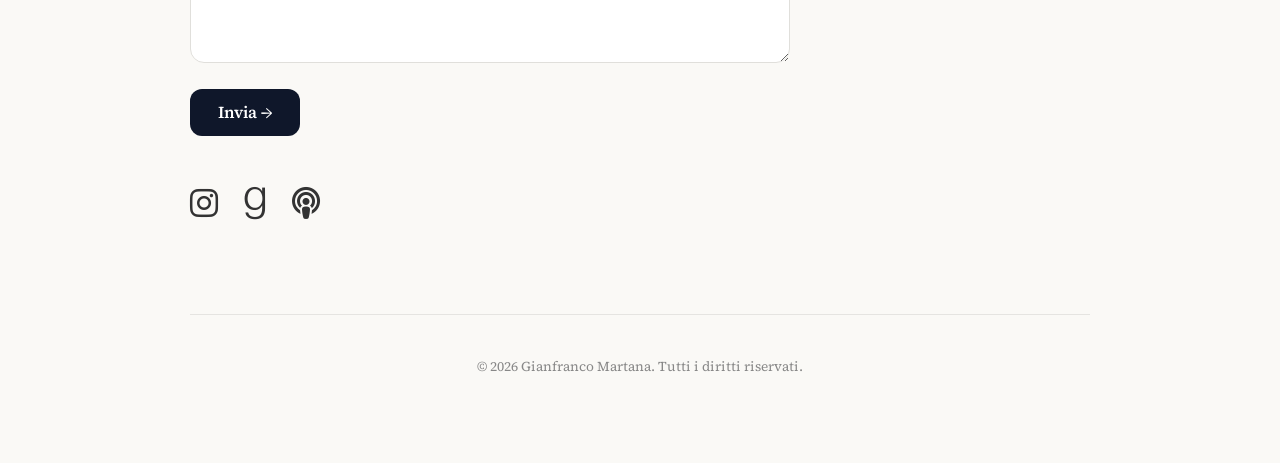
==== commit 5c1c20d7: "Add files via upload" ====
--- a/index.html
+++ b/index.html
@@ -211,7 +211,7 @@
     <h3>Due sedili</h3>
     
     <!-- Testo iniziale sempre visibile -->
-    <p>Il giorno dopo il mio arrivo alla fattoria in cui sono ospite per un mese, vado in città per degli acquisti. Al ritorno decido di prendere l’autobus 29 al capolinea di Bab Ghmat. Quella decisione, oltre a farmi risparmiare i soldi del taxi, mi ha offerto lo spunto per un nuovo racconto, grazie soprattutto alla violenta discussione fra un uomo anziano e un giovane su due sedili “prenotati” da quest'ultimo quando già non restavano posti a sedere.</p>
+    <p>Il giorno dopo il mio arrivo alla fattoria in cui sono ospite per un mese, vado in città per degli acquisti. Al ritorno decido di prendere l’autobus 29 al capolinea di Bab Ghmat. Quella decisione, oltre a farmi risparmiare i soldi del taxi, mi ha offerto lo spunto per un nuovo racconto, grazie soprattutto alla violenta discussione fra un uomo anziano e un giovane su due sedili “prenotati” da quest’ultimo quando già non restavano posti a sedere.</p>
     
     <!-- Blocco espandibile -->
     <details class="taccuino-espandibile">
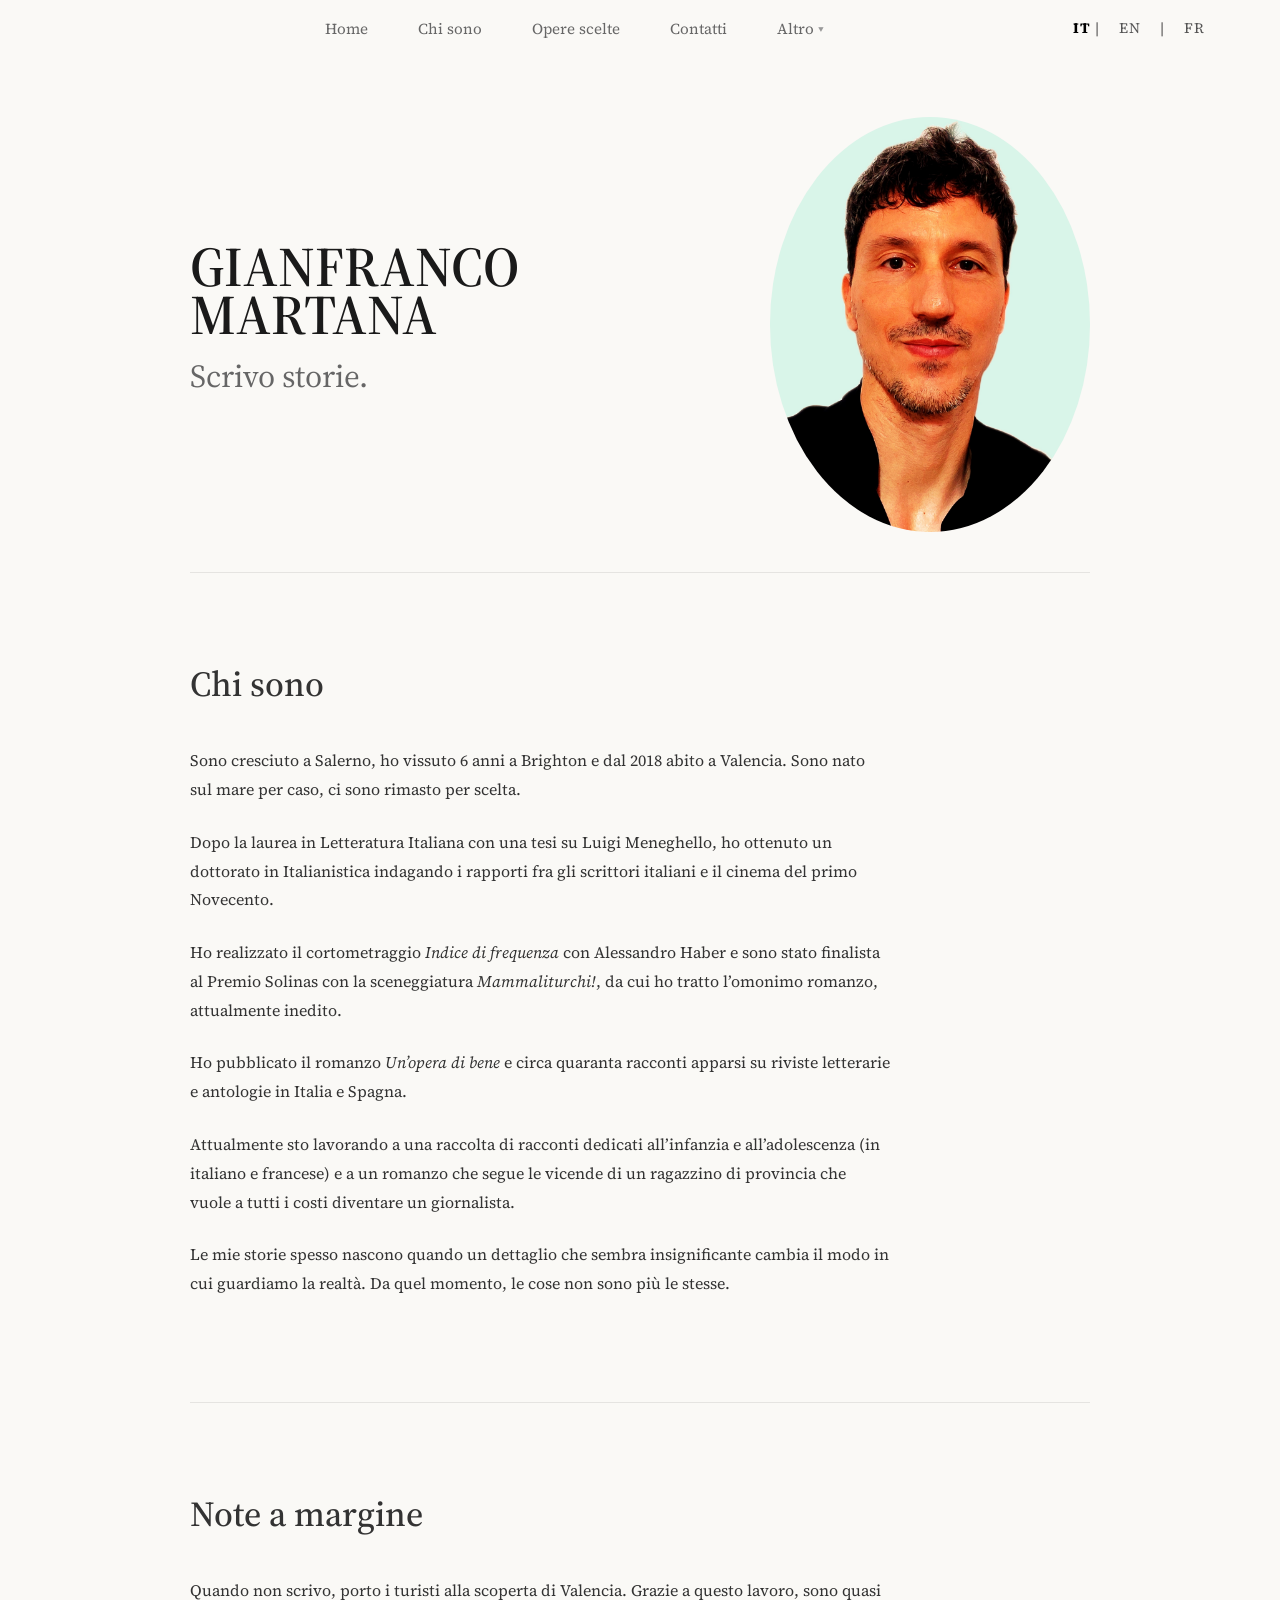
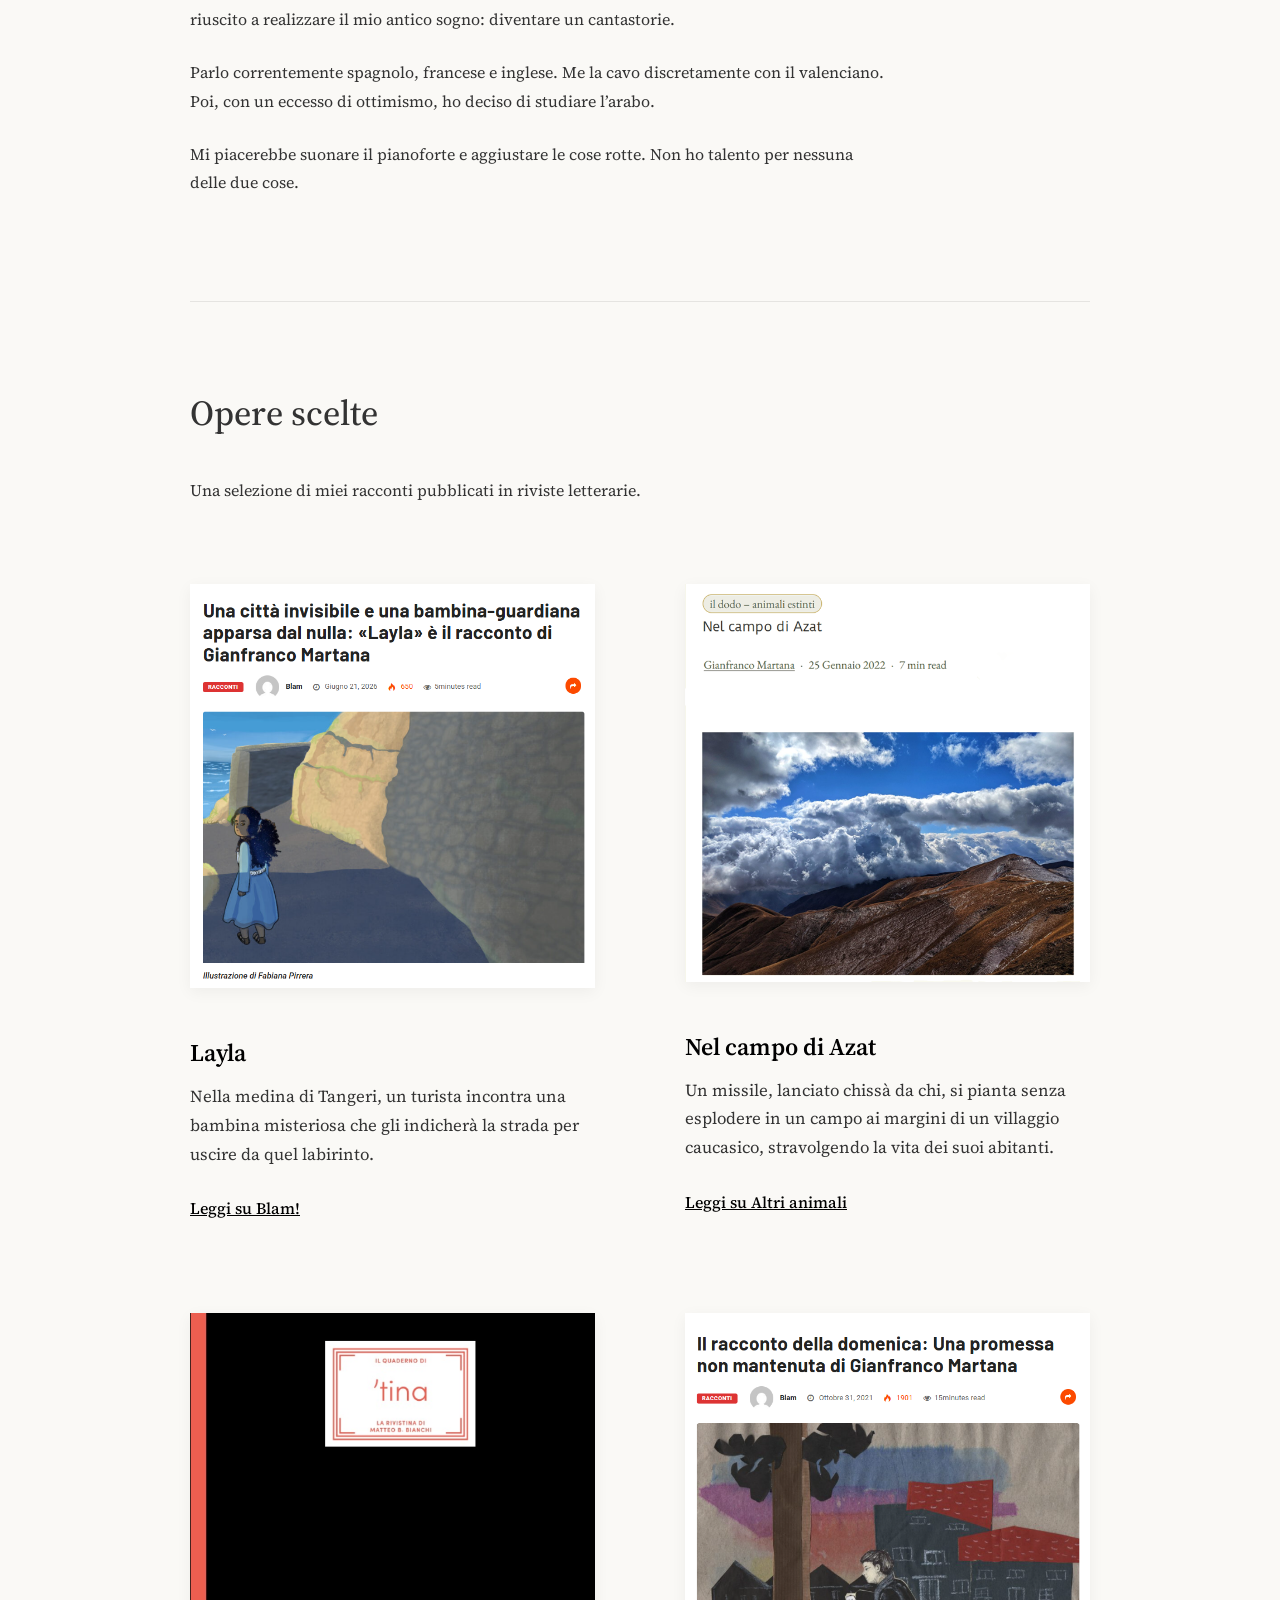
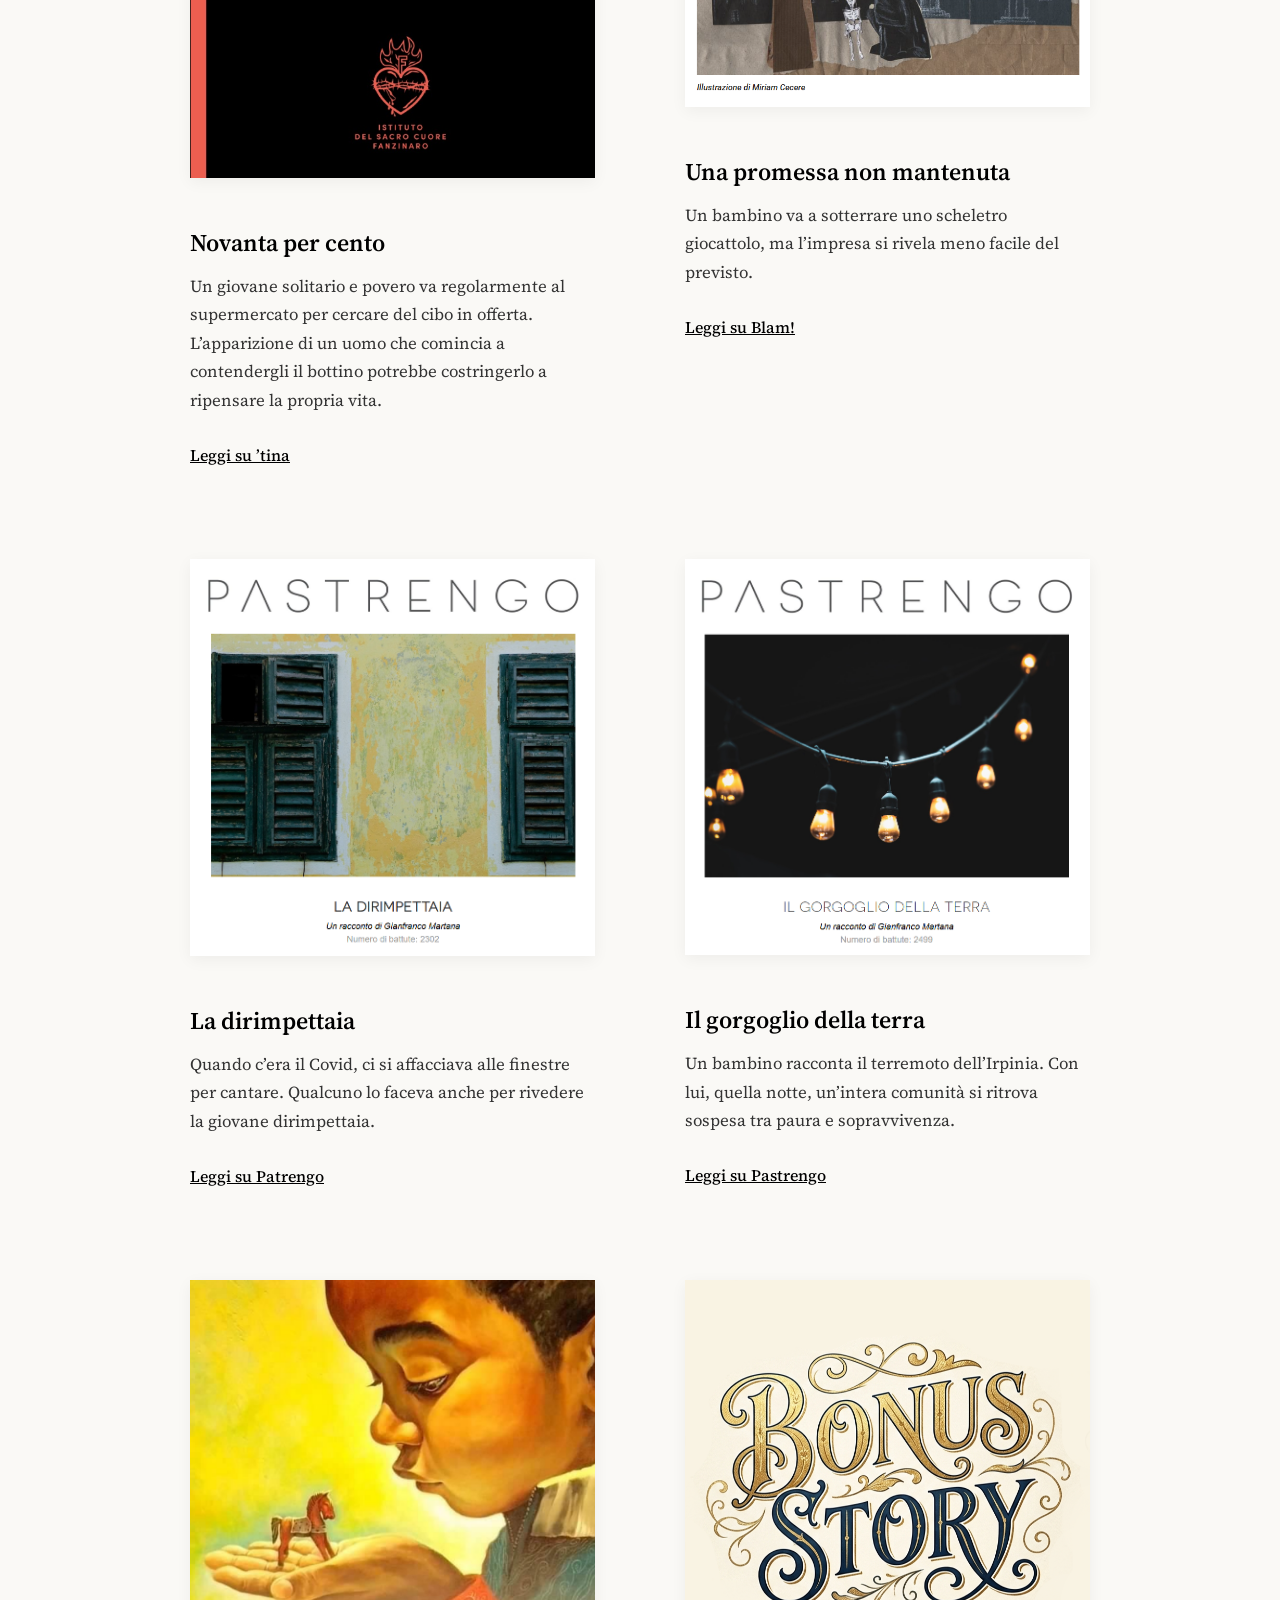
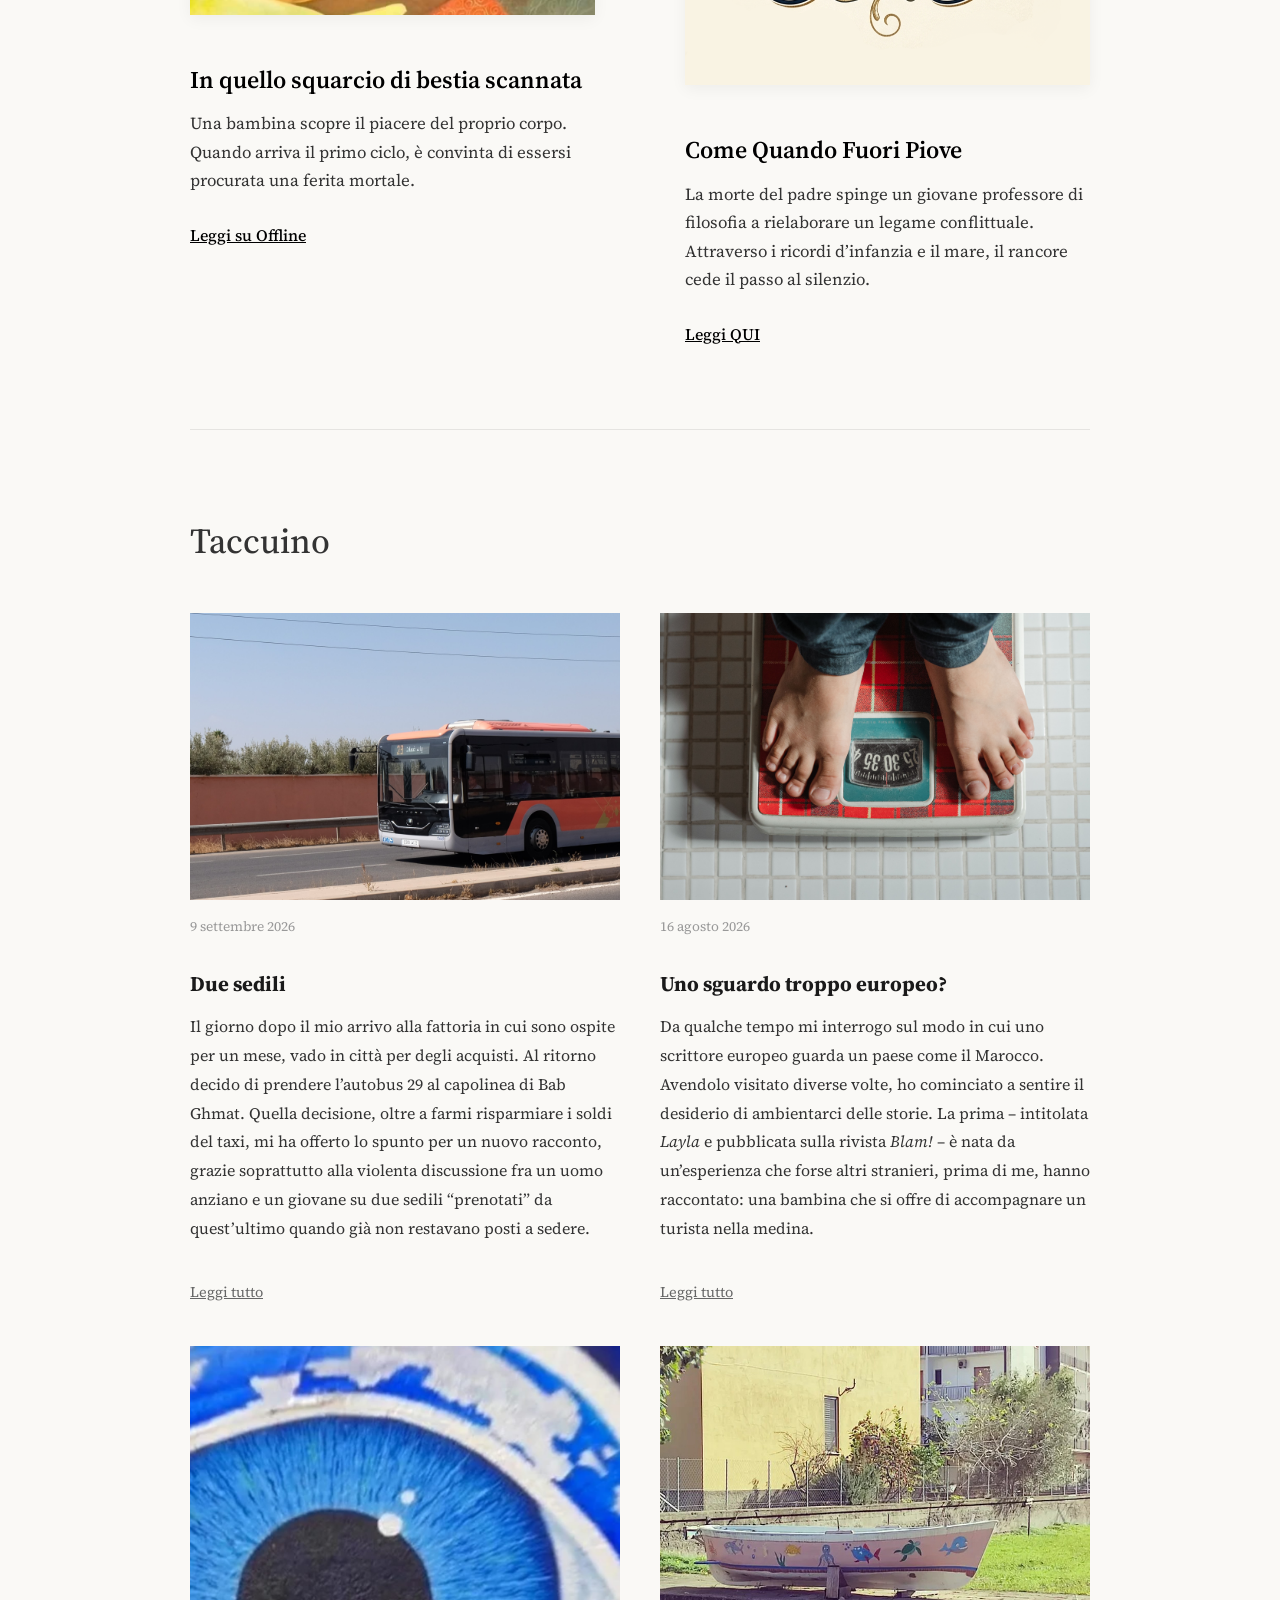
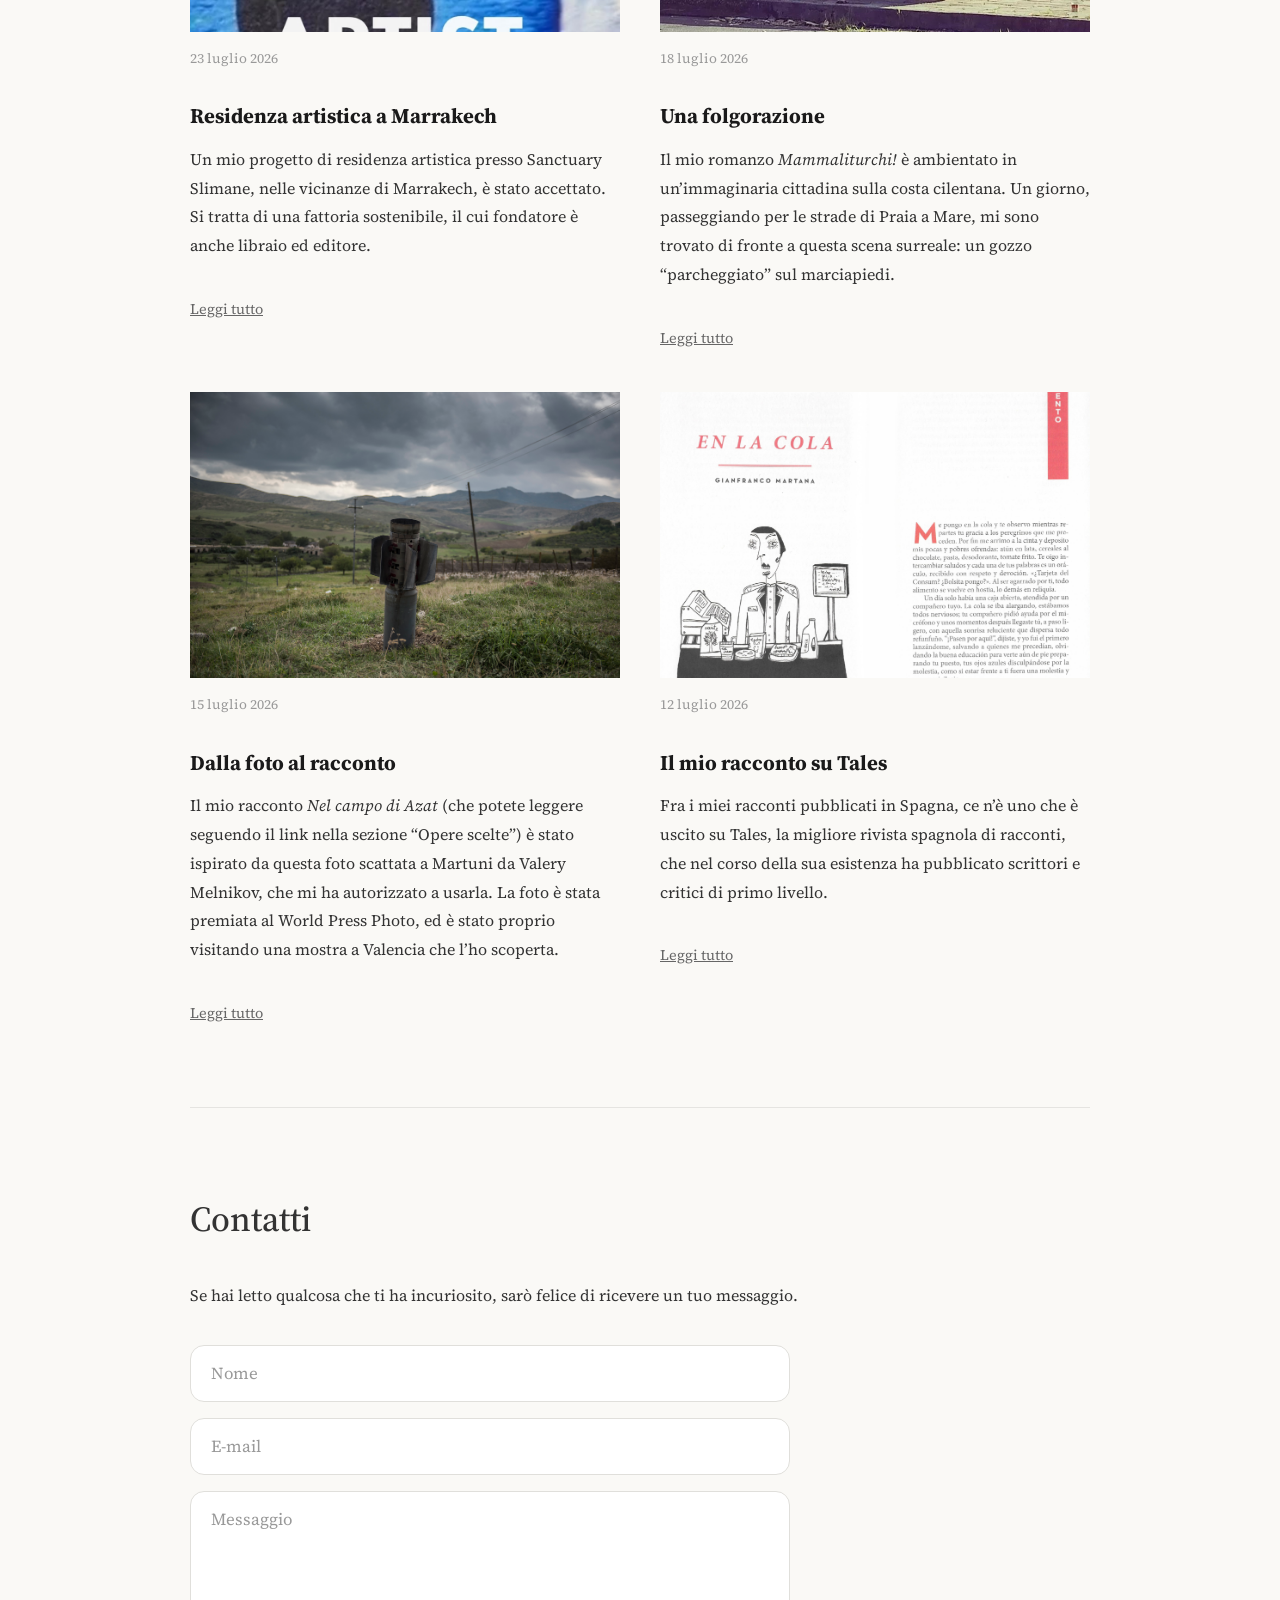
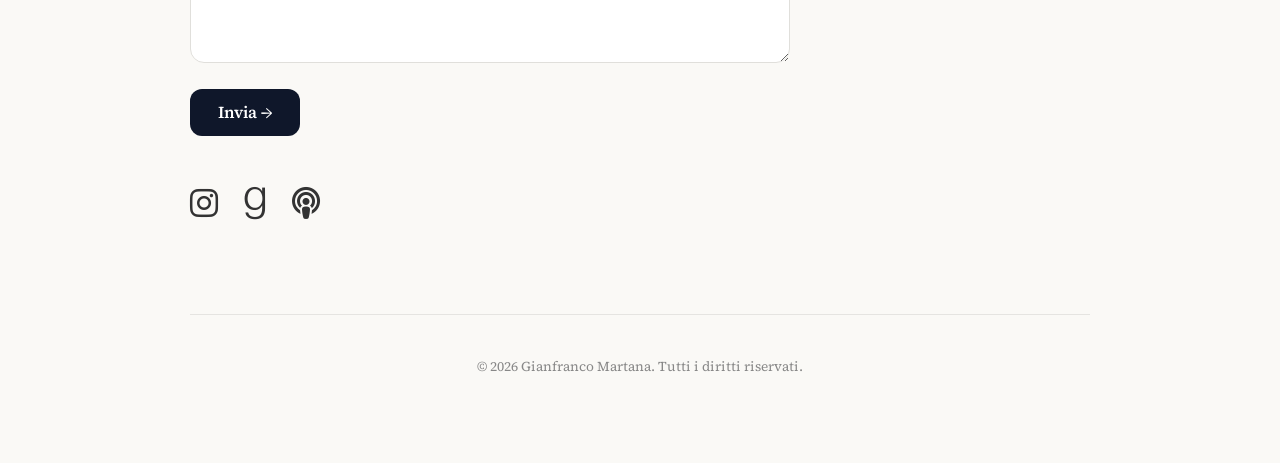
==== commit bea87d6e: "Add files via upload" ====
--- a/index.html
+++ b/index.html
@@ -205,7 +205,7 @@
         <div class="taccuino-griglia">
     <article class="taccuino-post">
     <div class="taccuino-immagine">
-        <img src="images/sedili.jpg" alt="due sedili dell'autobus">
+        <img src="images/sedili.JPG" alt="due sedili dell'autobus">
     </div>
     <time>9 settembre 2026</time>
     <h3>Due sedili</h3>
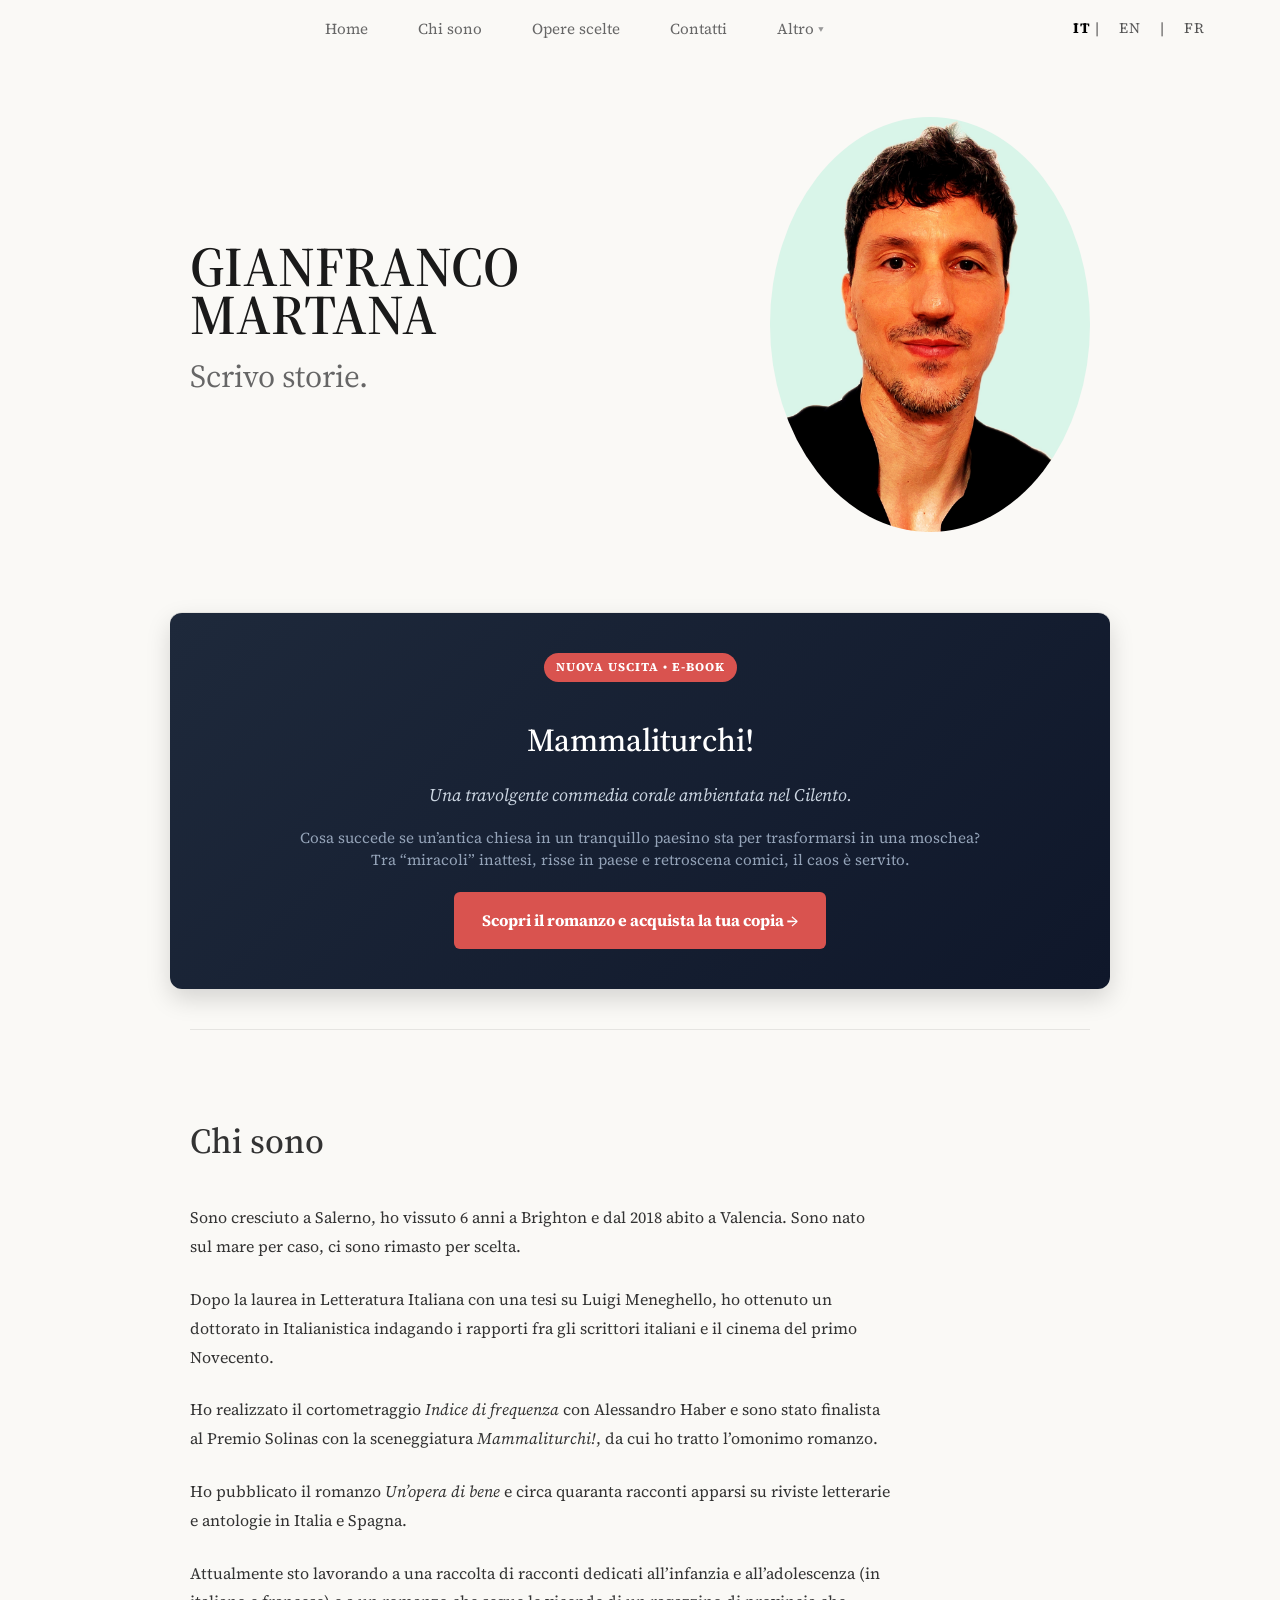
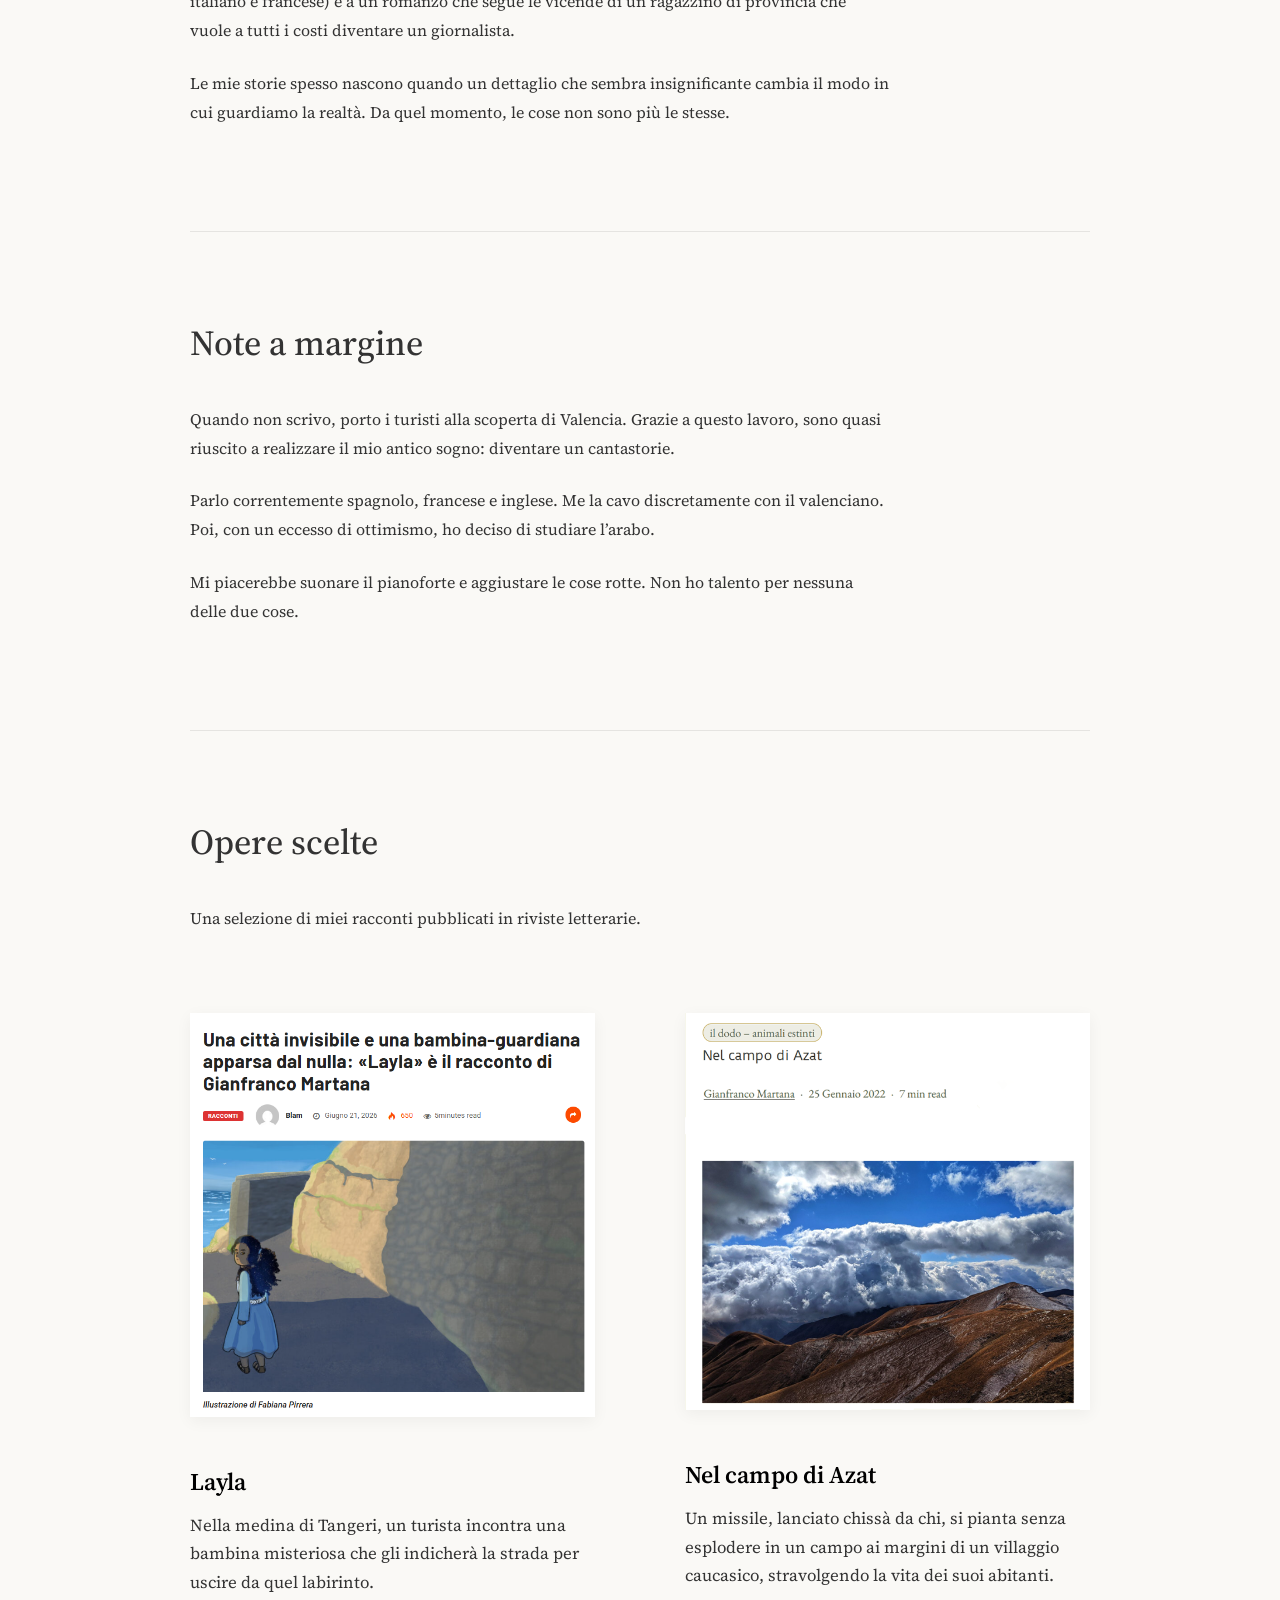
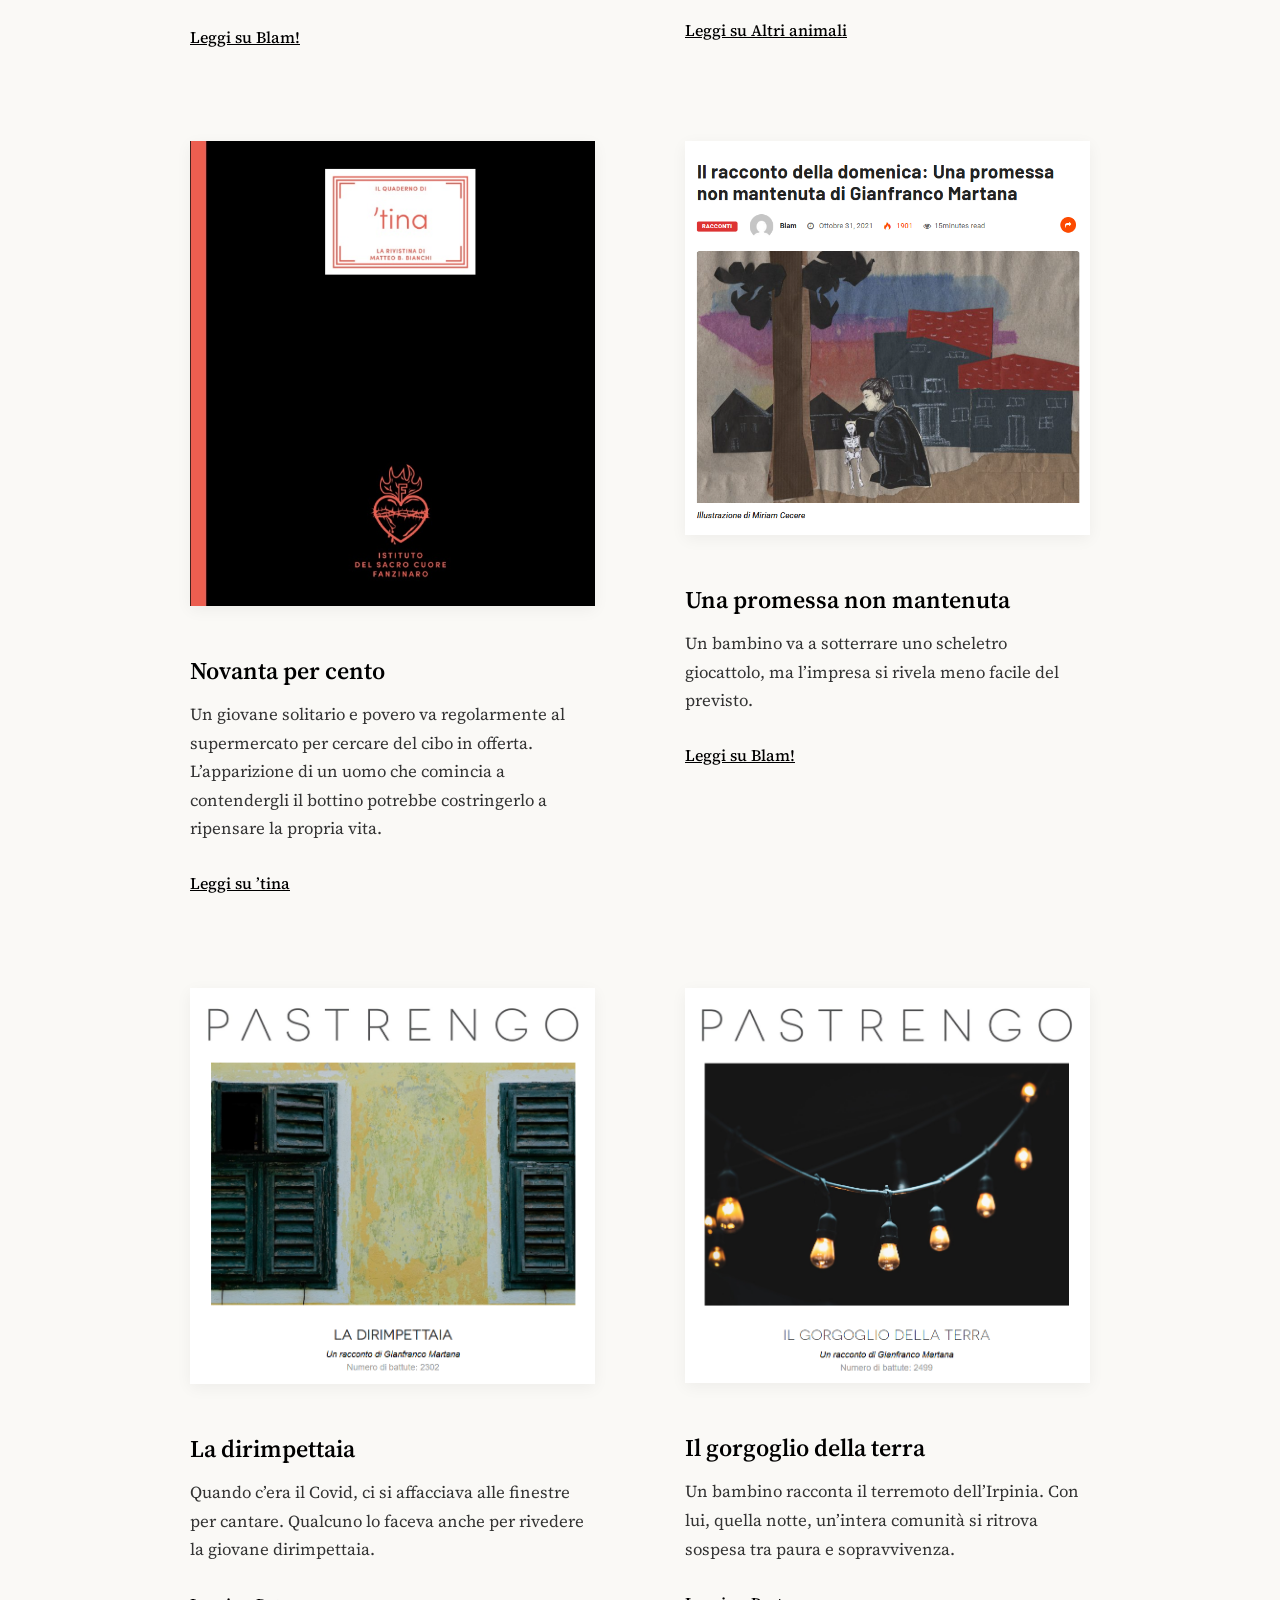
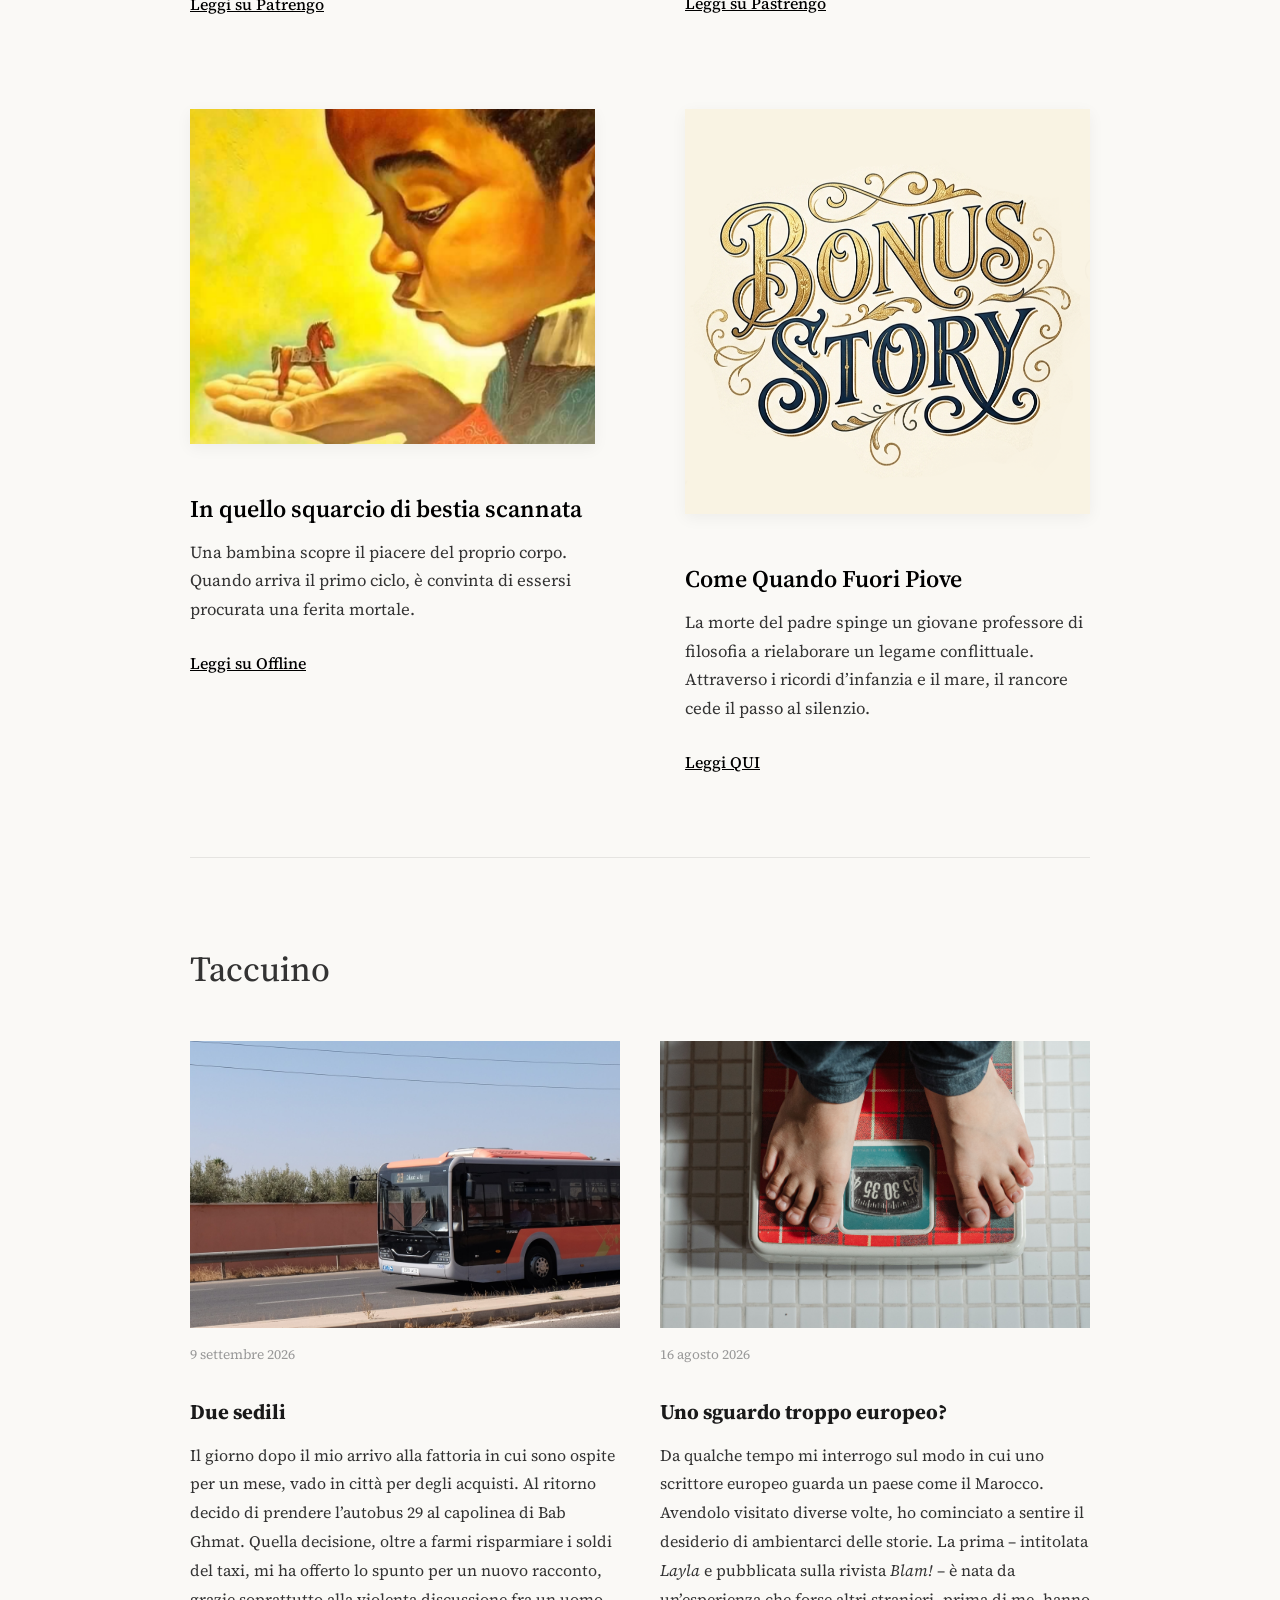
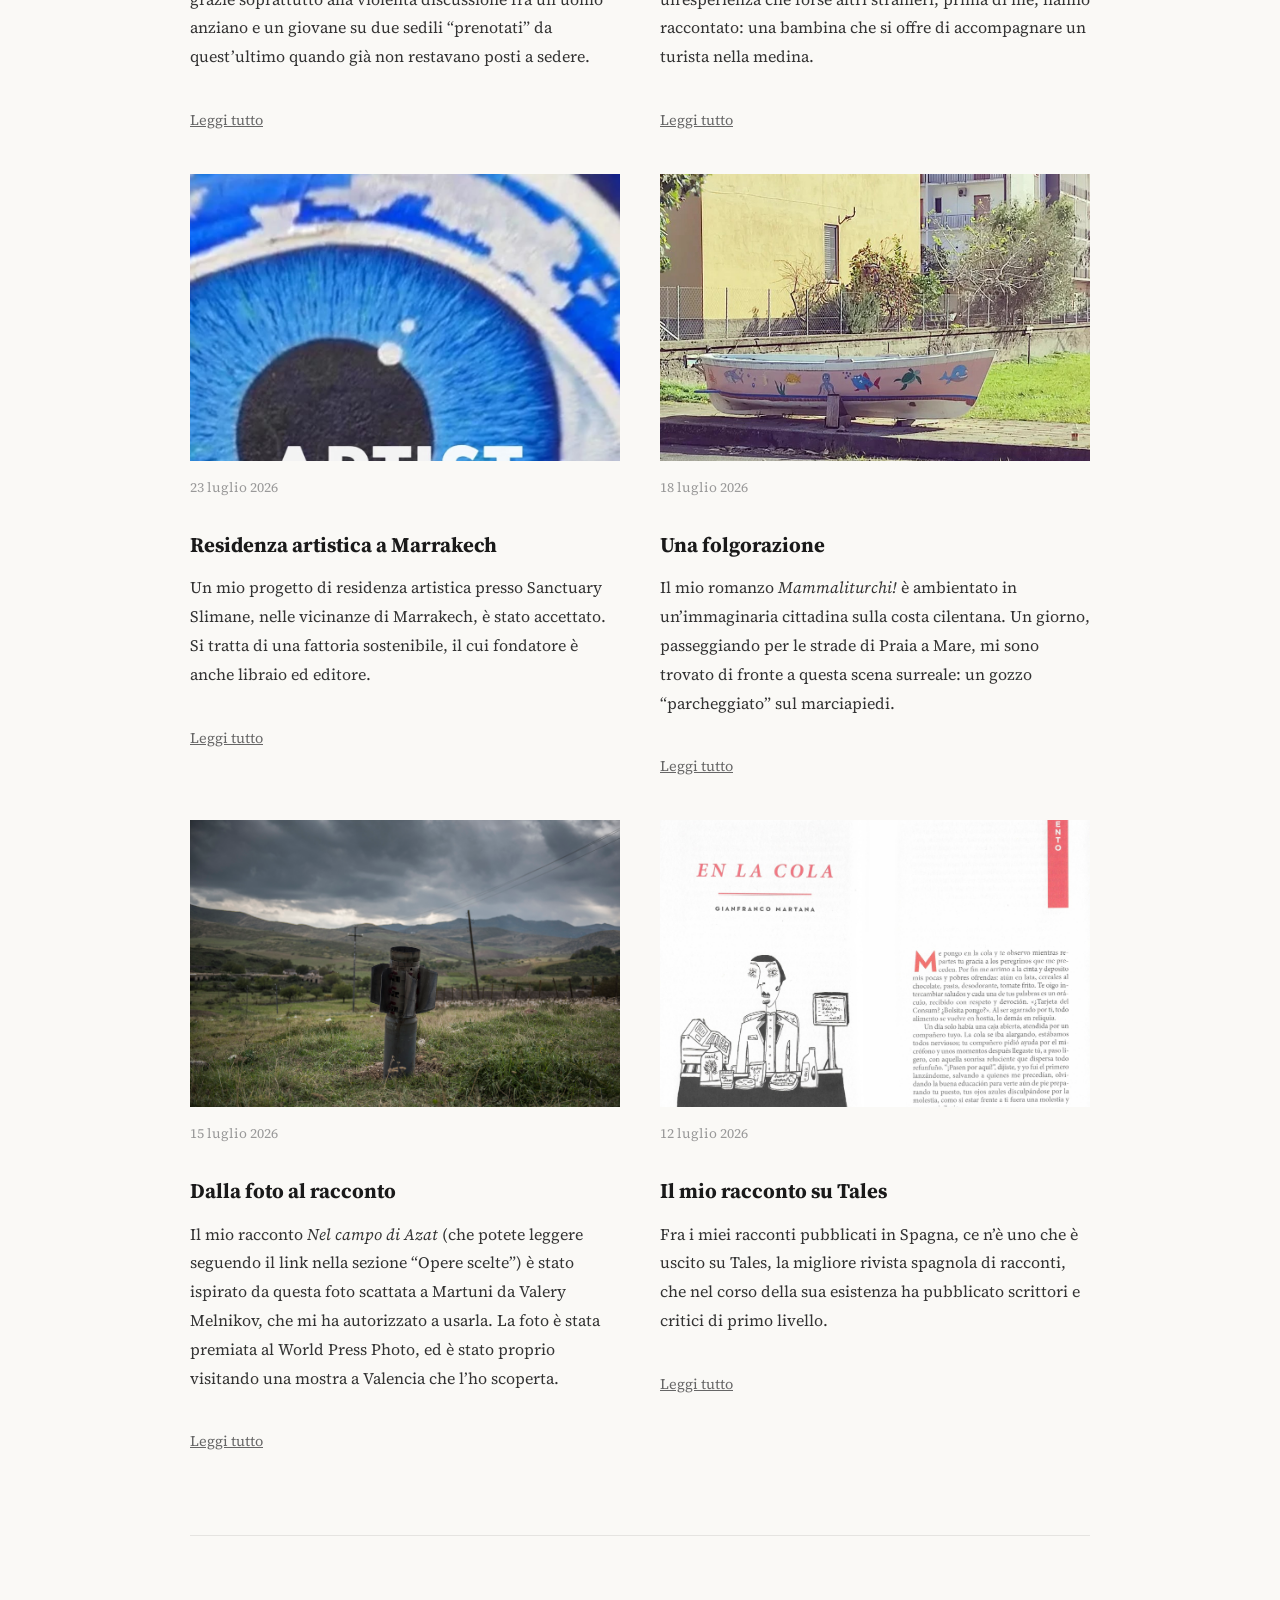
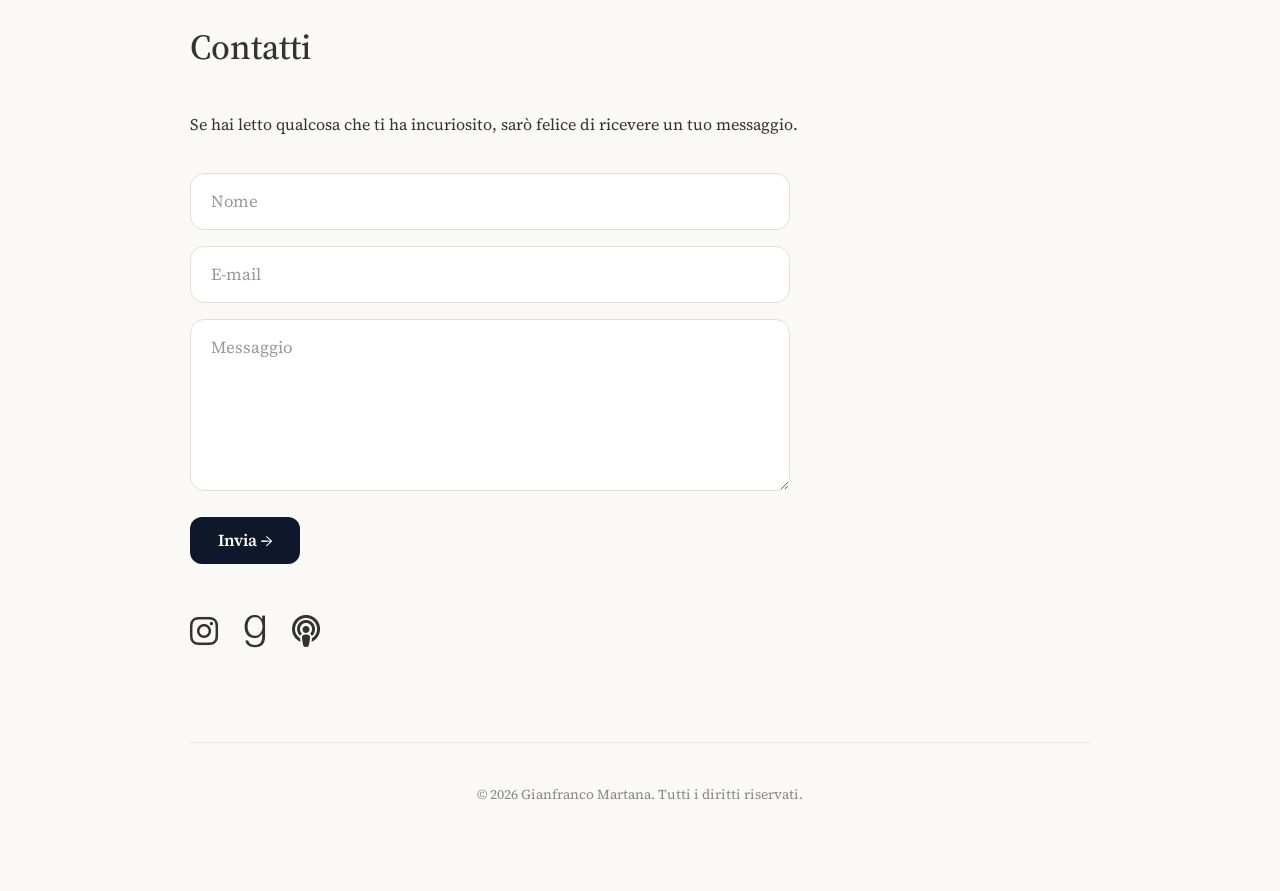
==== commit 8b161a9e: "Add files via upload" ====
--- a/index.html
+++ b/index.html
@@ -68,6 +68,36 @@
         </div>
     </header>
 
+<!-- BANNER PROMOZIONALE: MAMMALITURCHI! -->
+  <section style="background: linear-gradient(135deg, #1e293b 0%, #0f172a 100%); color: #ffffff; padding: 40px 20px; margin: 40px auto; border-radius: 12px; max-width: 900px; box-shadow: 0 10px 25px rgba(0,0,0,0.15);">
+    <div style="display: flex; flex-direction: column; align-items: center; text-align: center; gap: 20px;">
+      
+      <span style="background-color: #d9534f; color: #ffffff; font-size: 0.75rem; font-weight: bold; text-transform: uppercase; padding: 4px 12px; border-radius: 20px; letter-spacing: 1px;">
+        Nuova Uscita • E-book
+      </span>
+
+      <div style="max-width: 700px;">
+        <h2 style="font-size: 2rem; margin: 10px 0; font-family: 'Source Serif 4', Georgia, serif; color: #ffffff;">
+          Mammaliturchi!
+        </h2>
+        <p style="font-size: 1.1rem; color: #cbd5e1; margin: 0 0 15px 0; font-style: italic;">
+          Una travolgente commedia corale ambientata nel Cilento.
+        </p>
+        <p style="font-size: 0.95rem; color: #94a3b8; margin: 0; line-height: 1.5;">
+          Cosa succede se un’antica chiesa in un tranquillo paesino sta per trasformarsi in una moschea? Tra “miracoli” inattesi, risse in paese e retroscena comici, il caos è servito.
+        </p>
+      </div>
+
+      <div>
+        <a href="mammaliturchi.html" style="background-color: #d9534f; color: #ffffff; font-size: 1rem; font-weight: bold; text-decoration: none; padding: 14px 28px; border-radius: 6px; display: inline-block;">
+          Scopri il romanzo e acquista la tua copia &rarr;
+        </a>
+      </div>
+
+    </div>
+  </section>
+  <!-- FINE BANNER -->
+
     <main id="inizio">
 
         <section id="chi-sono">
@@ -75,7 +105,7 @@
             <div class="content">
                 <p>Sono cresciuto a Salerno, ho vissuto 6 anni a Brighton e dal 2018 abito a Valencia. Sono nato sul mare per caso, ci sono rimasto per scelta.</p>
                 <p>Dopo la laurea in Letteratura Italiana con una tesi su Luigi Meneghello, ho ottenuto un dottorato in Italianistica indagando i rapporti fra gli scrittori italiani e il cinema del primo Novecento.</p>
-                <p>Ho realizzato il cortometraggio <em>Indice di frequenza</em> con Alessandro Haber e sono stato finalista al Premio Solinas con la sceneggiatura <em>Mammaliturchi!</em>, da cui ho tratto l’omonimo romanzo, attualmente inedito.</p>
+                <p>Ho realizzato il cortometraggio <em>Indice di frequenza</em> con Alessandro Haber e sono stato finalista al Premio Solinas con la sceneggiatura <em>Mammaliturchi!</em>, da cui ho tratto l’omonimo romanzo.</p>
 <p>Ho pubblicato il romanzo <em>Un’opera di bene</em> e circa quaranta racconti apparsi su riviste letterarie e antologie in Italia e Spagna.</p>
 <p>Attualmente sto lavorando a una raccolta di racconti dedicati all’infanzia e all’adolescenza (in italiano e francese) e a un romanzo che segue le vicende di un ragazzino di provincia che vuole a tutti i costi diventare un giornalista.</p>
 <p>Le mie storie spesso nascono quando un dettaglio che sembra insignificante cambia il modo in cui guardiamo la realtà. Da quel momento, le cose non sono più le stesse.</p>
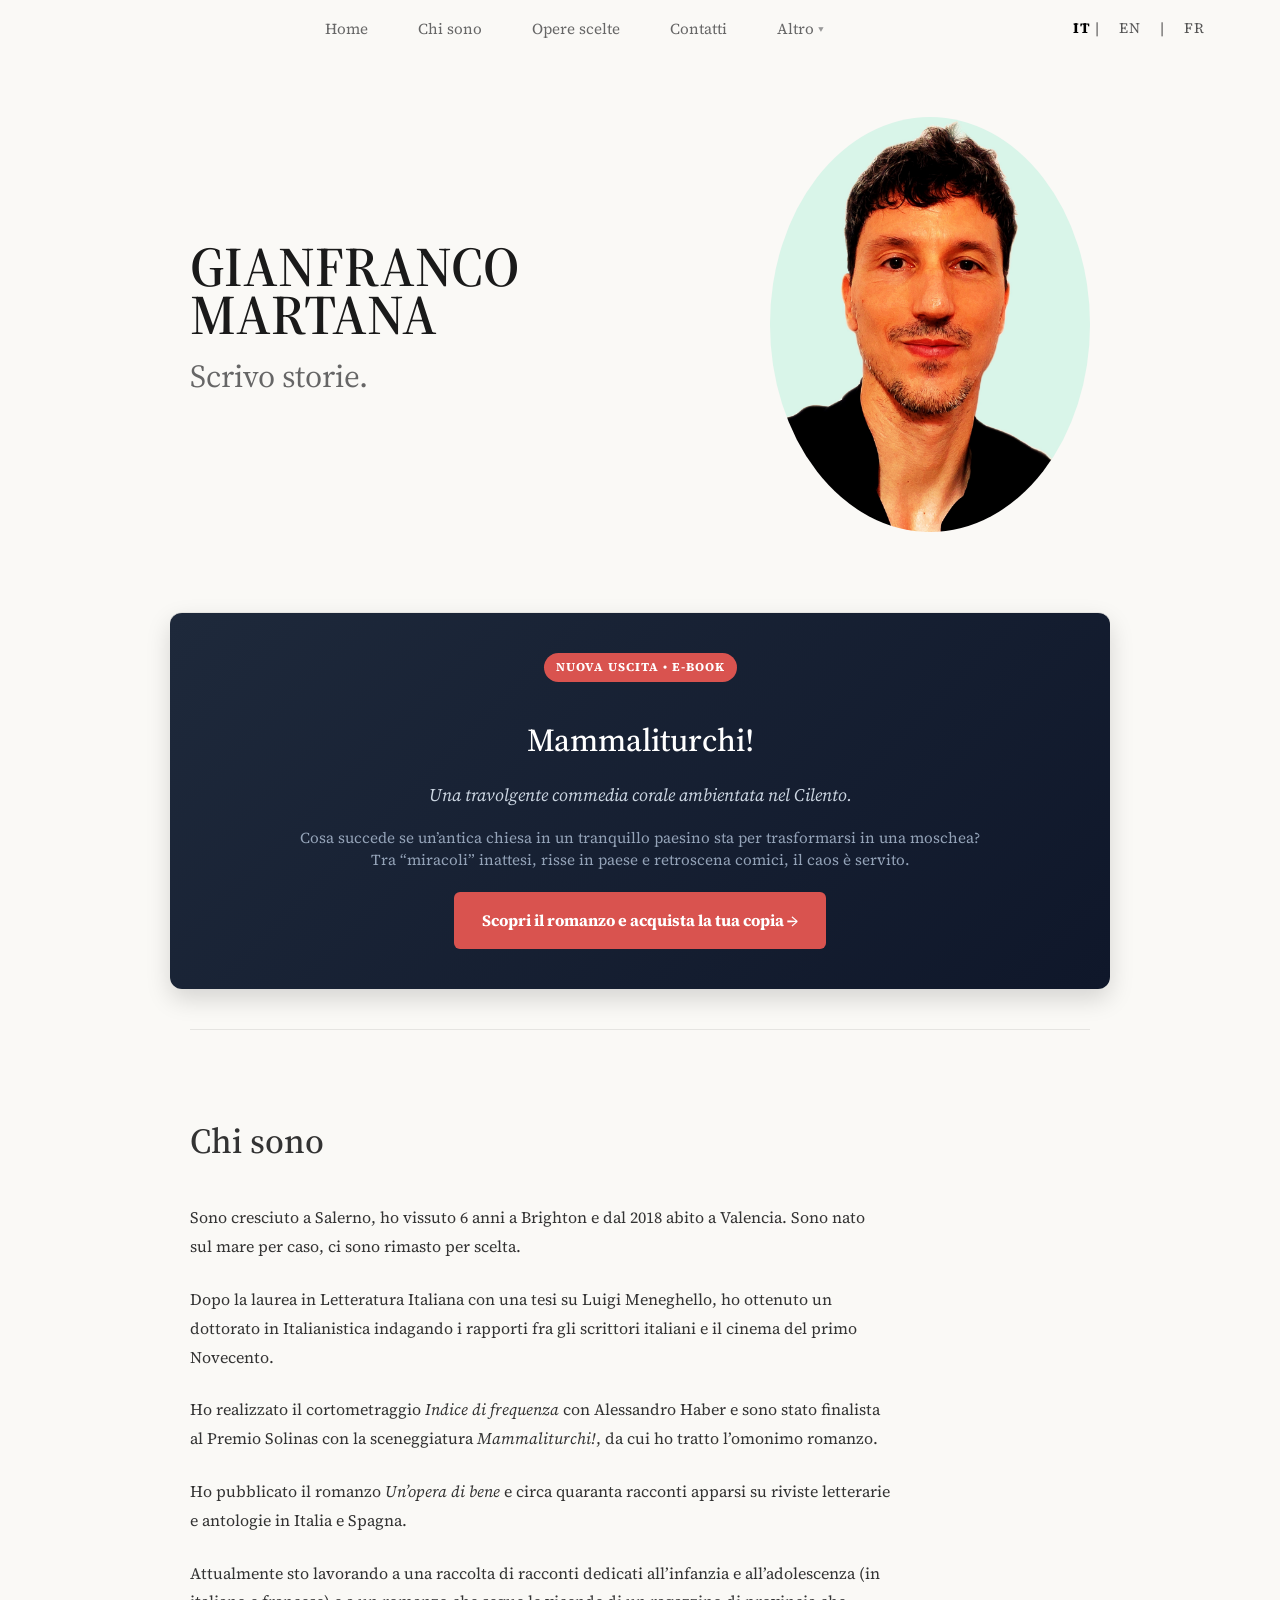
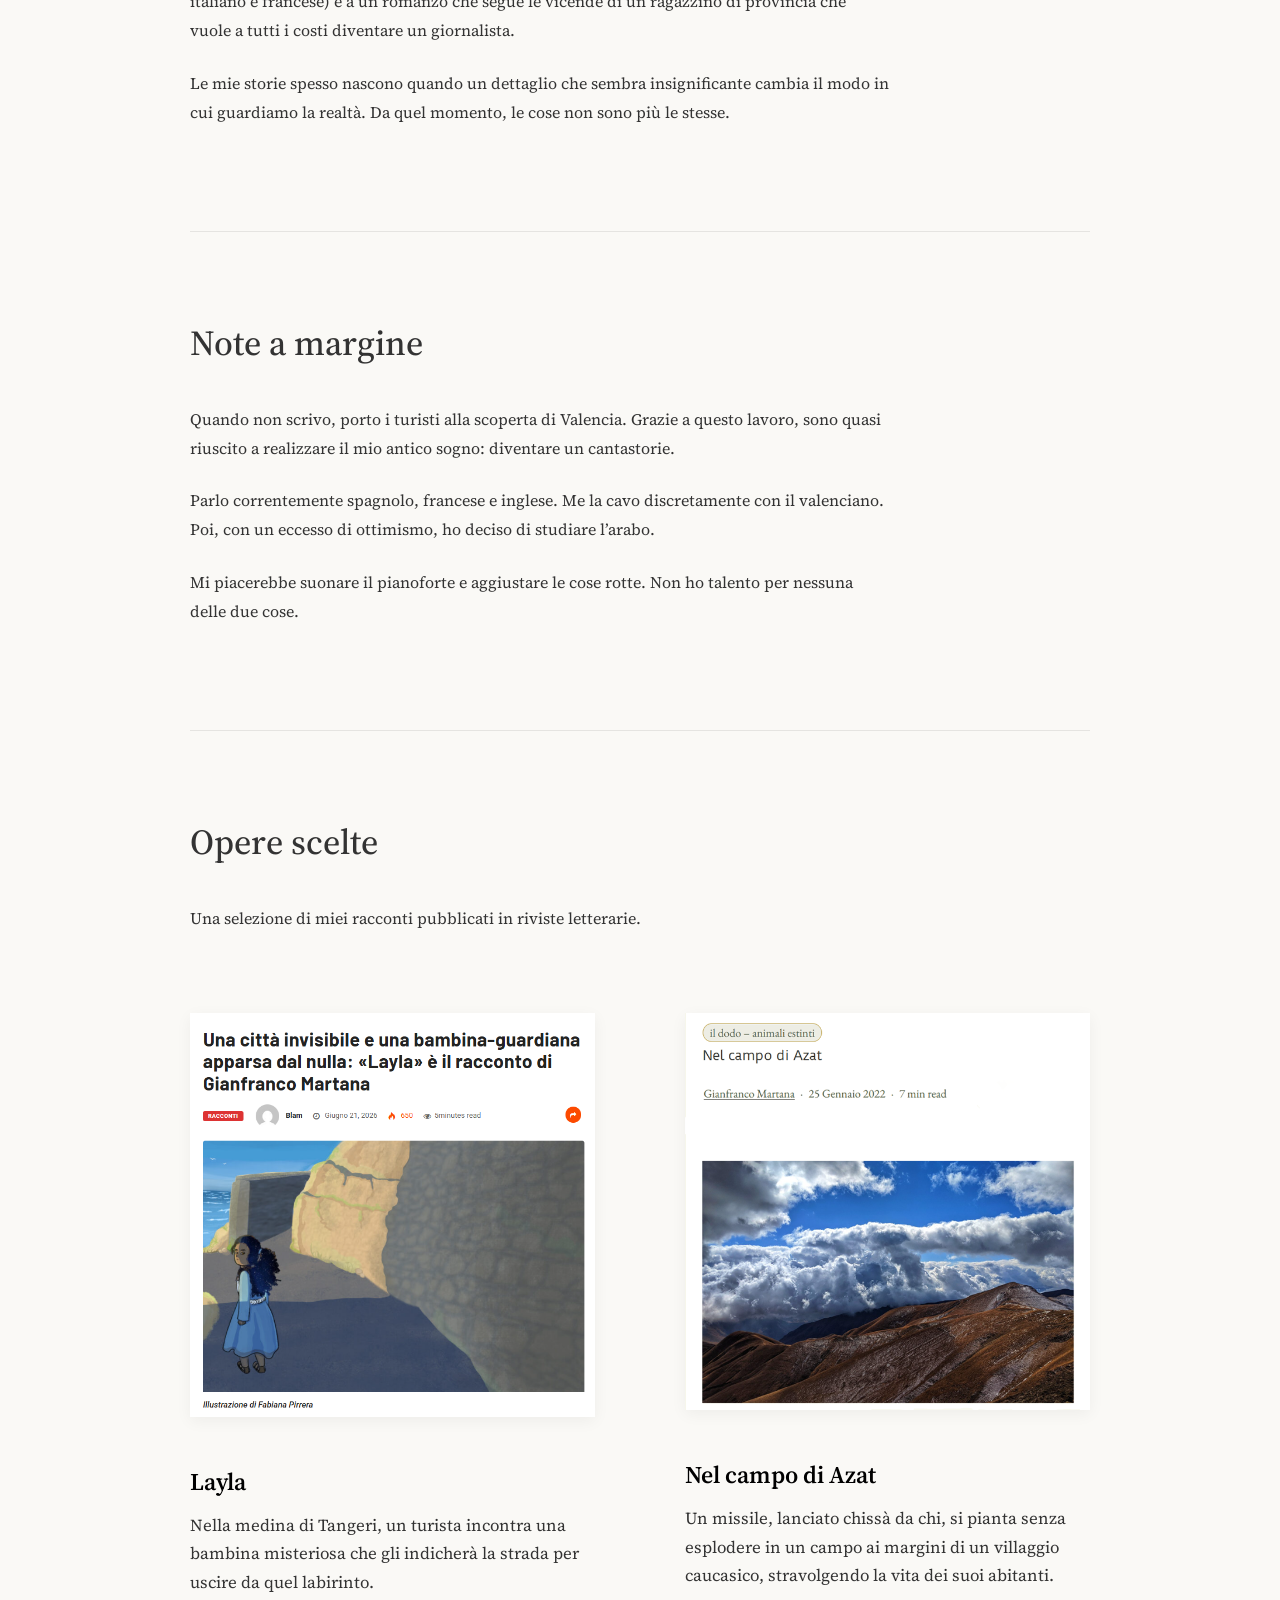
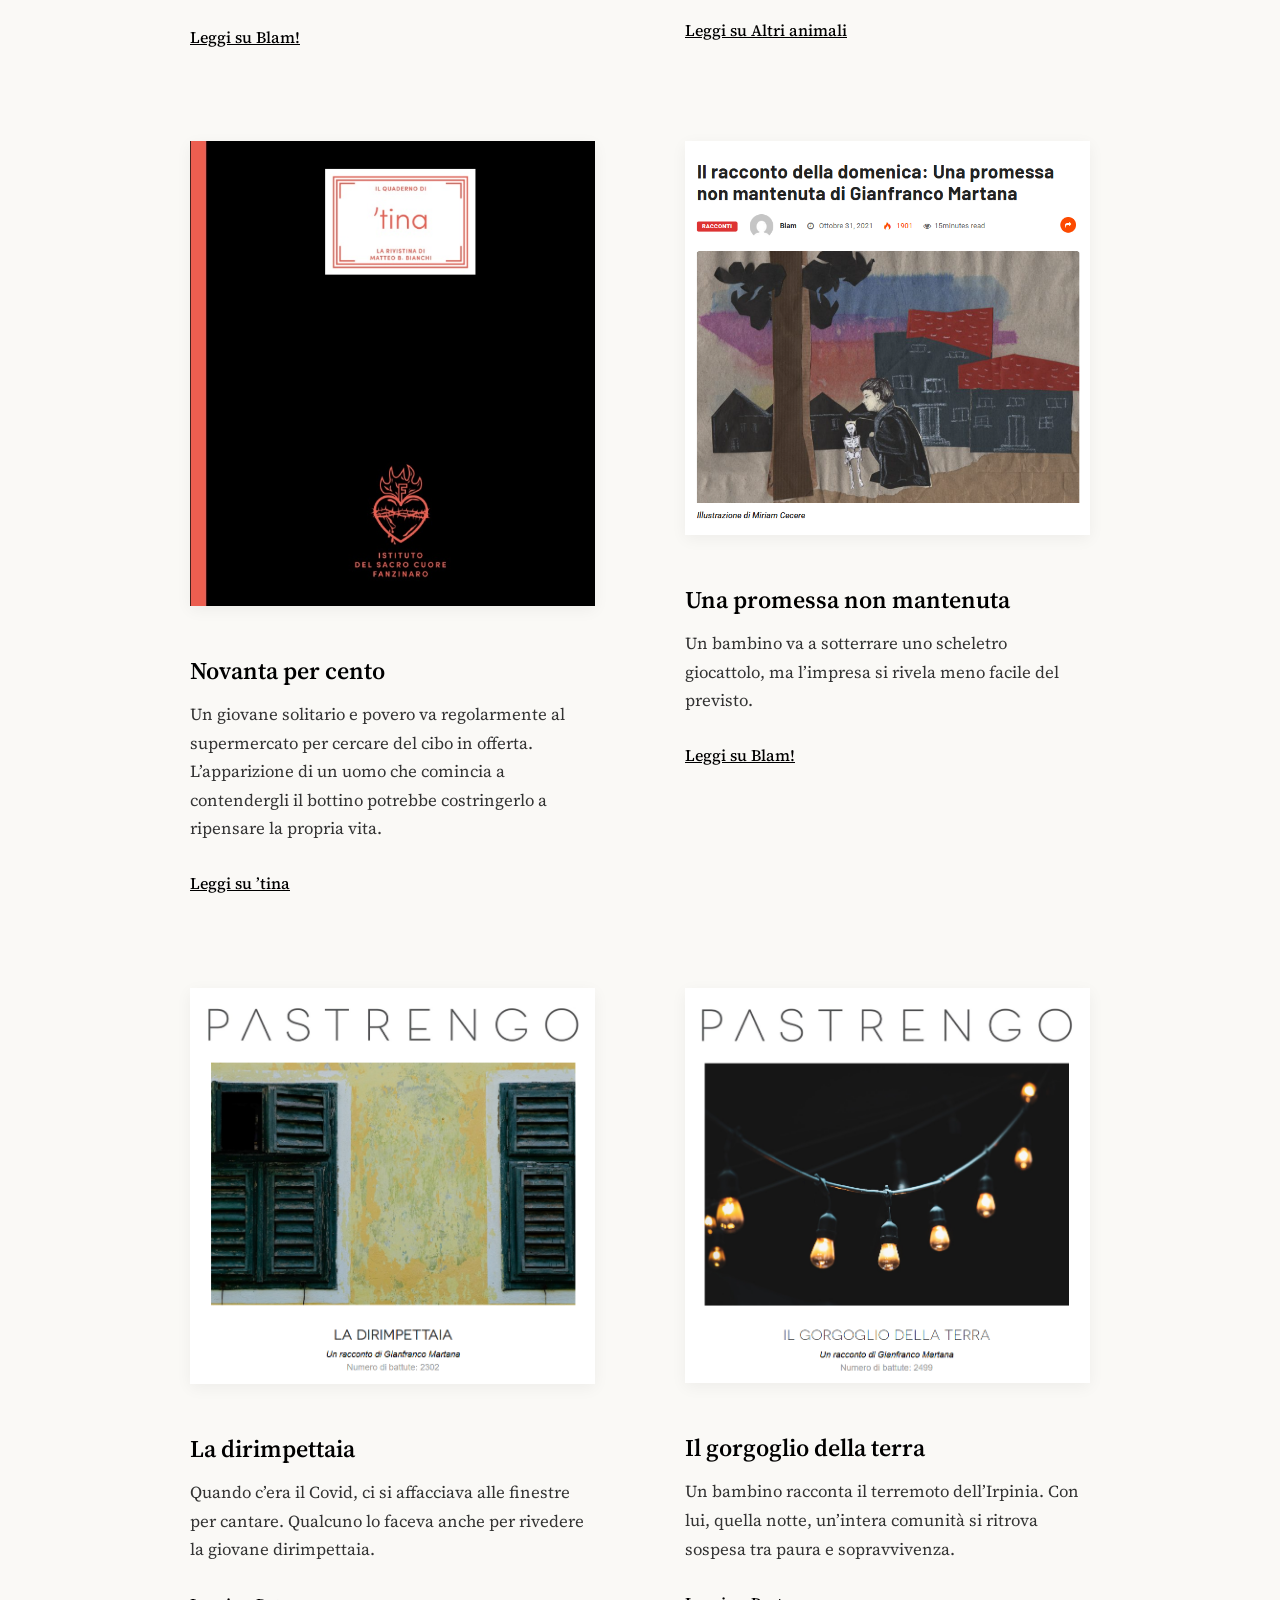
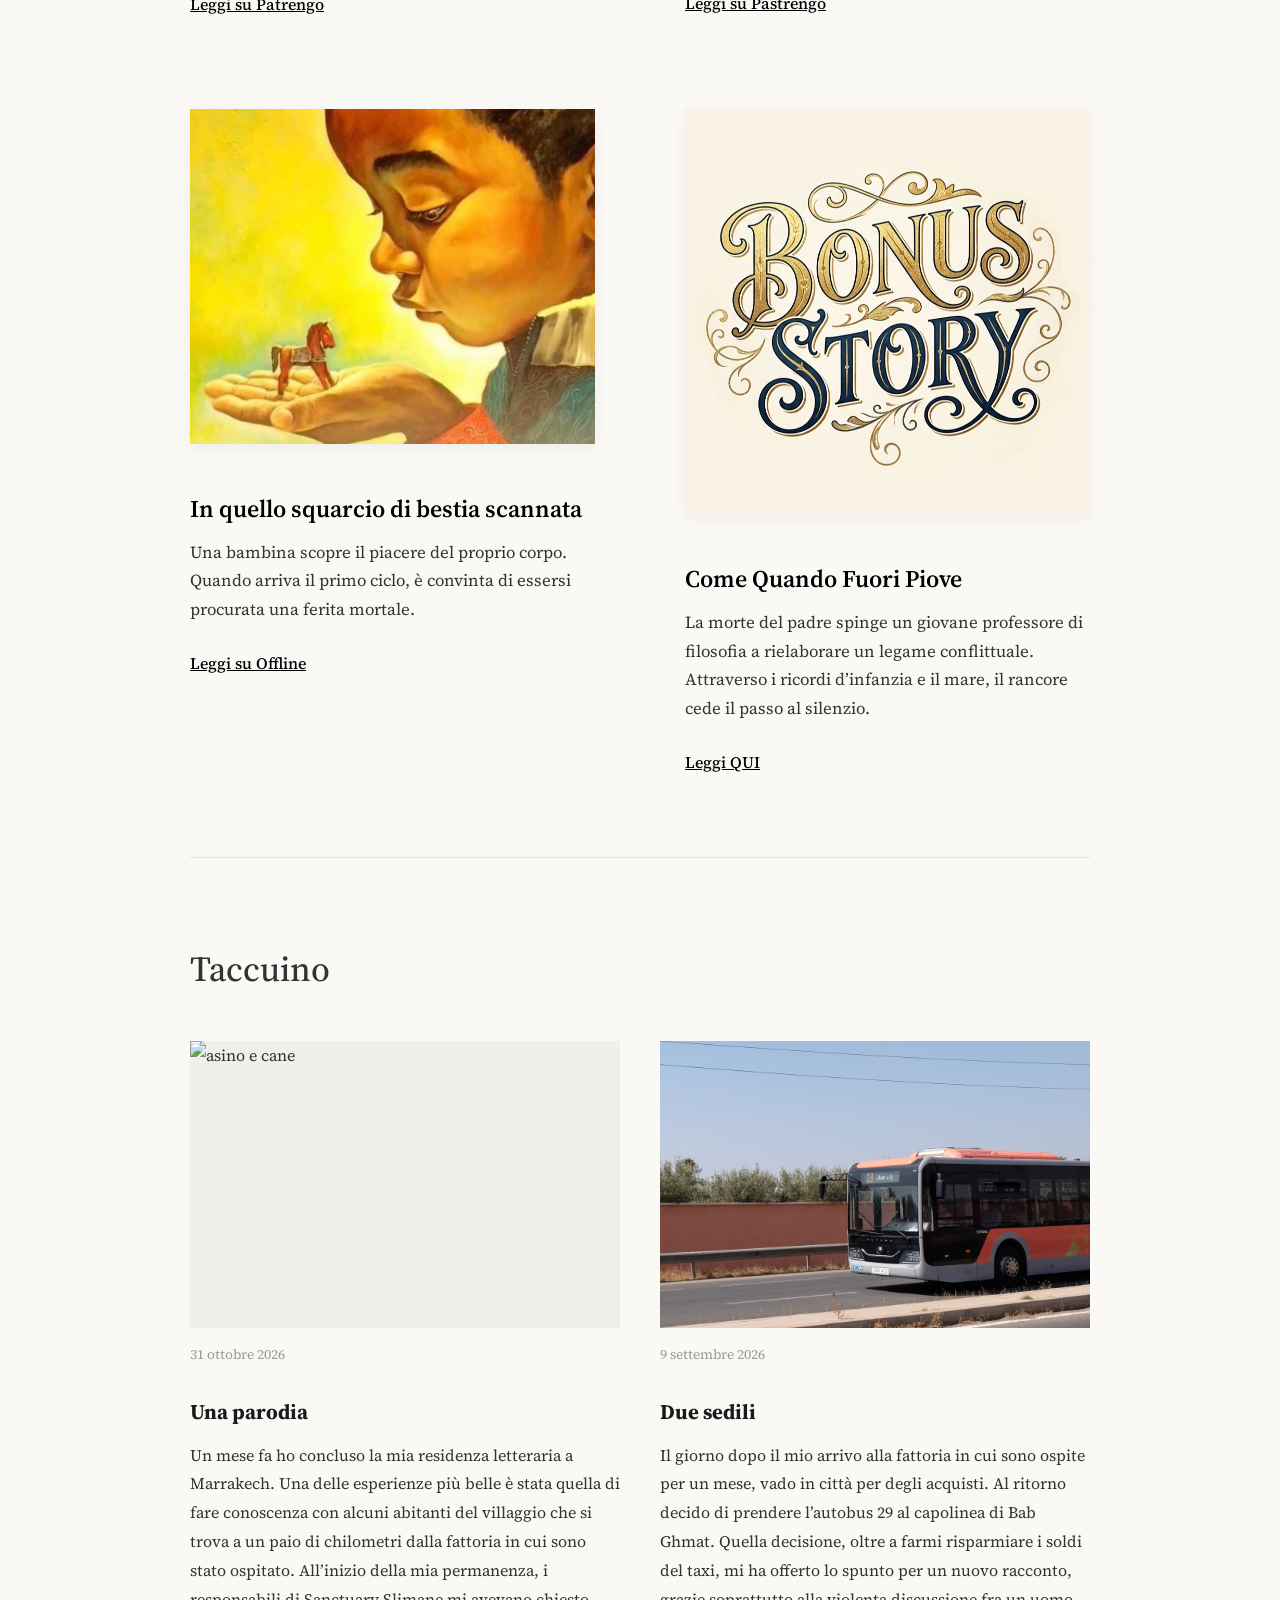
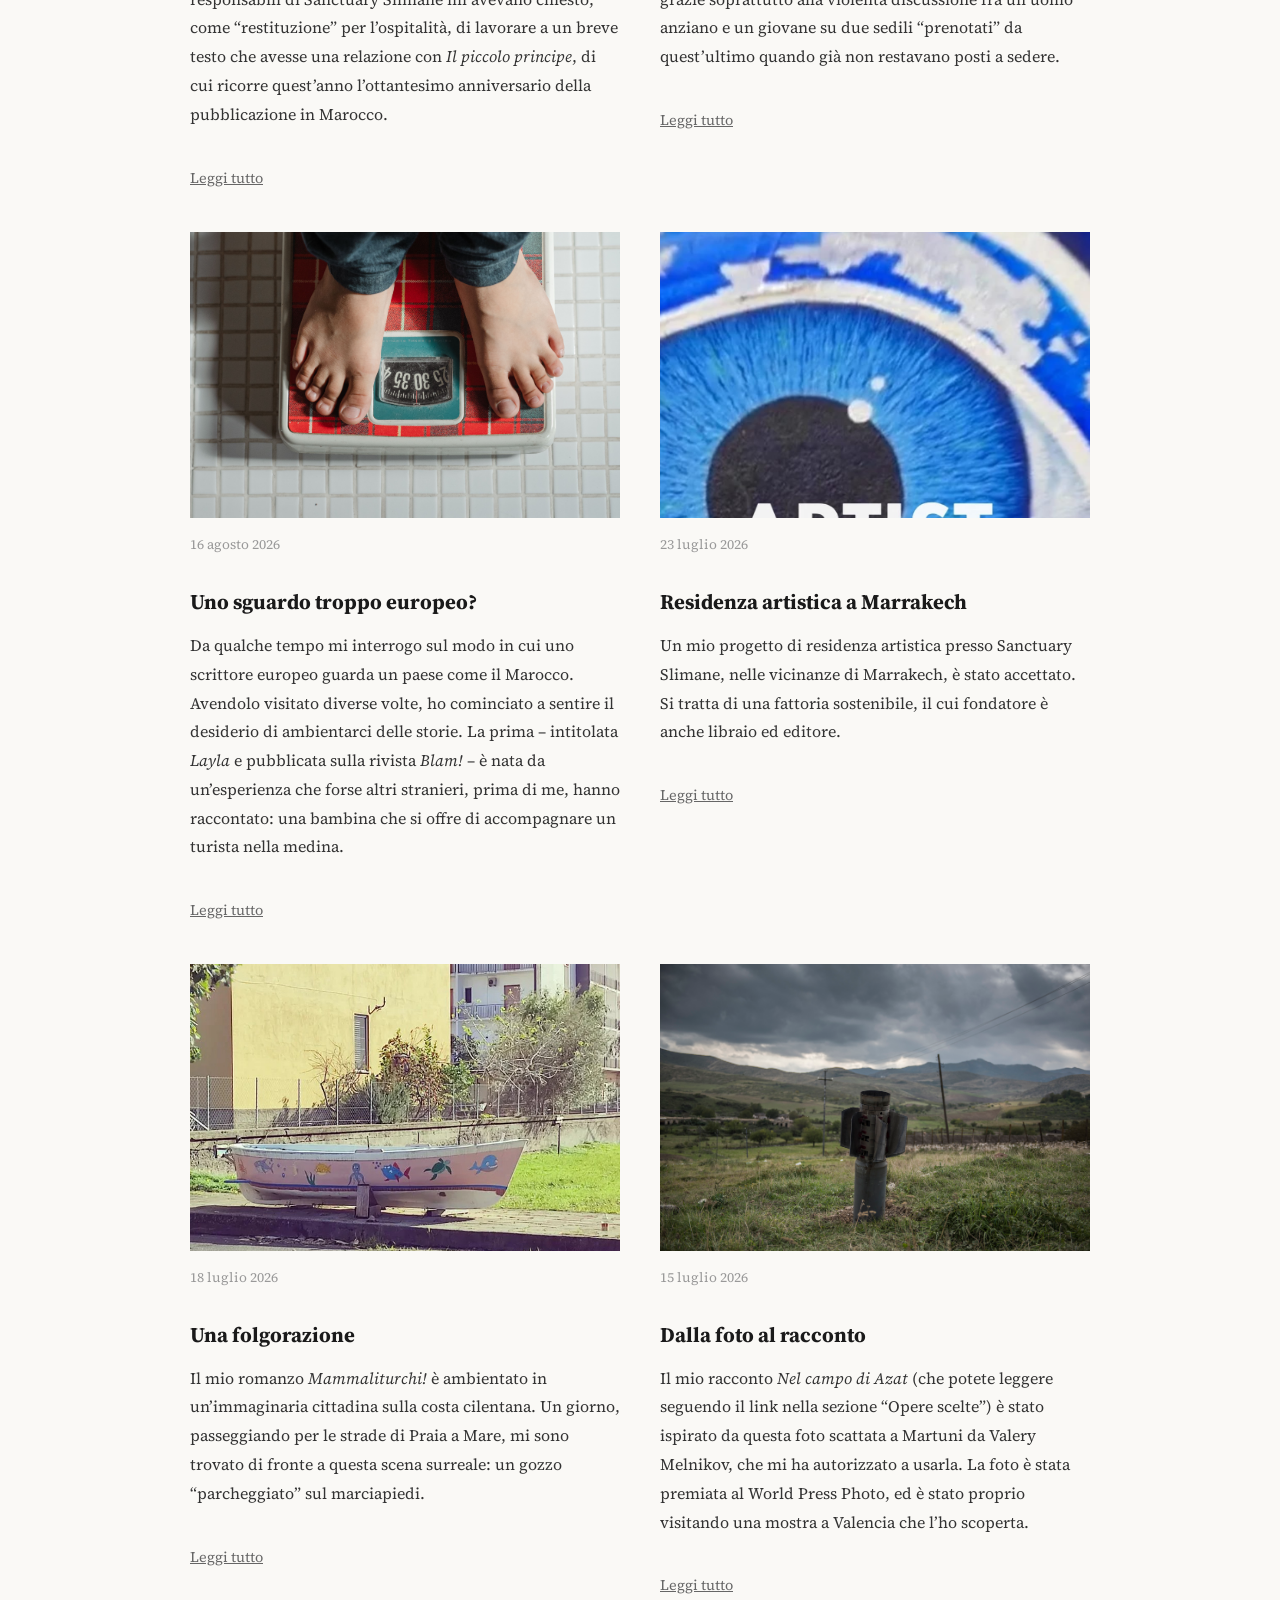
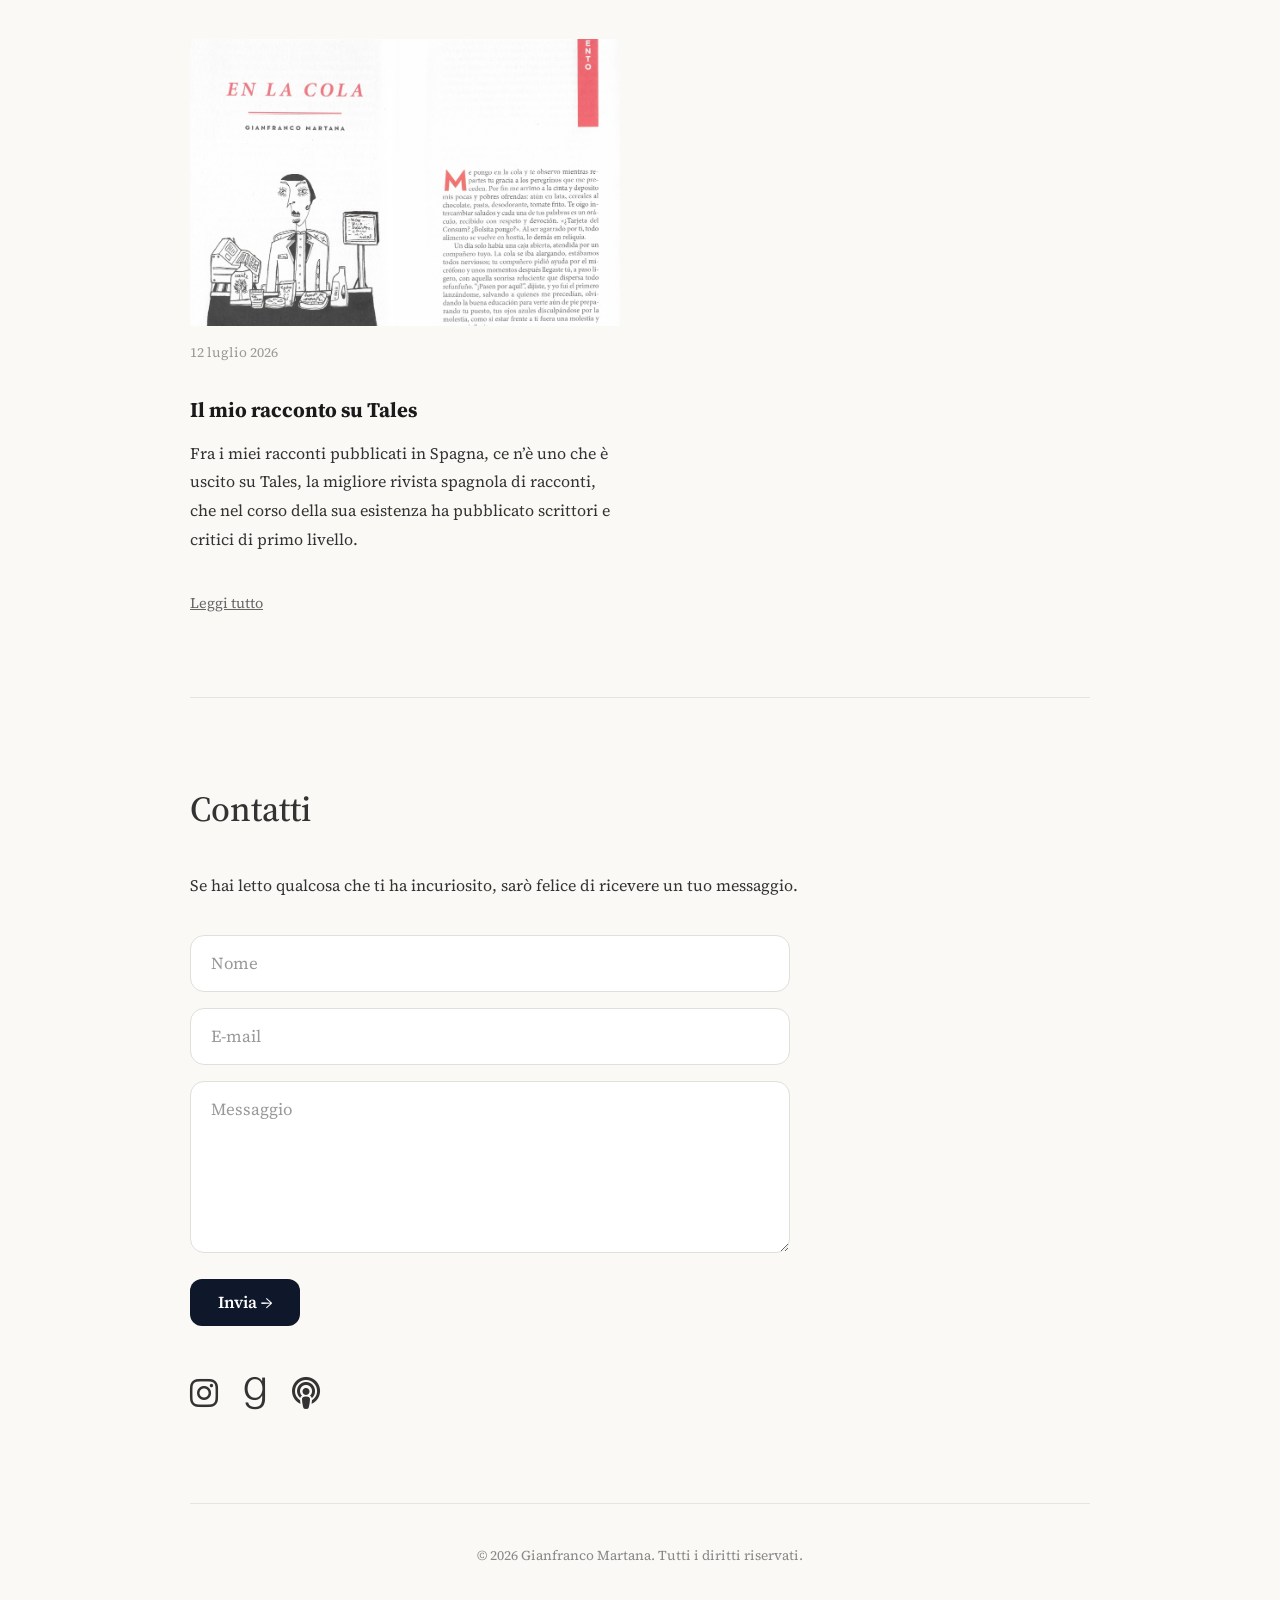
==== commit 997743c8: "Add files via upload" ====
--- a/index.html
+++ b/index.html
@@ -233,6 +233,26 @@
         <h2>Taccuino</h2>
         
         <div class="taccuino-griglia">
+            <article class="taccuino-post">
+    <div class="taccuino-immagine">
+        <img src="images/asino.JPG" alt="asino e cane">
+    </div>
+    <time>31 ottobre 2026</time>
+    <h3>Una parodia</h3>
+    
+    <!-- Testo iniziale sempre visibile -->
+    <p>Un mese fa ho concluso la mia residenza letteraria a Marrakech. Una delle esperienze più belle è stata quella di fare conoscenza con alcuni abitanti del villaggio che si trova a un paio di chilometri dalla fattoria in cui sono stato ospitato. All’inizio della mia permanenza, i responsabili di Sanctuary Slimane mi avevano chiesto, come “restituzione” per l’ospitalità, di lavorare a un breve testo che avesse una relazione con <i>Il piccolo principe</i>, di cui ricorre quest’anno l’ottantesimo anniversario della pubblicazione in Marocco.</p>
+    
+    <!-- Blocco espandibile -->
+    <details class="taccuino-espandibile">
+        <summary class="tasto-leggi-tutto">Leggi tutto</summary>
+        <div class="testo-nascosto">
+            <p>Quando alla fattoria ho trovato una bicicletta in pessimo stato, ho pensato che forse, al villaggio, qualcuno avrebbe potuto ripararla. E così, il giorno in cui ci sono andato, bicicletta alla mano, il racconto che avrei consegnato ha cominciato a prendere forma. Qui sotto vi propongo qualche riga dalla prima stesura.</p>
+            <p>“Partendo da Sanctuary Slimane bisogna camminare quasi un chilometro per raggiungere lo stradone, le cui carreggiate sono separate da uno stretto cordolo centrale. Per attraversarlo bisogna cogliere l’attimo propizio, correre fino al cordolo e montarci sopra restando immobili come un segnale stradale, in attesa di poter completare la traversata. La sfida, ovviamente, è quella di non farsi schiacciare come le rane di cui, venendo dalla fattoria, avevo visto i cadaveri prosciugati dal sole e ridotti a pura forma, come un sinistro <i>memento mori</i>.
+Dopo aver superato quell’ordalia, si entra in un vasto terreno sterrato, punteggiato da sterpaglie e mucchi di rifiuti bruciati, che esala calore come una parodia di deserto. È stato proprio in quel momento che ho pensato all’aviatore in panne; o meglio, ho pensato a me stesso come alla parodia di un aviatore in panne.”</p>
+        </div>
+    </details>
+</article>
     <article class="taccuino-post">
     <div class="taccuino-immagine">
         <img src="images/sedili.JPG" alt="due sedili dell'autobus">
--- a/css/style.css
+++ b/css/style.css
@@ -867,4 +867,95 @@
 
 .box-conferma-inline.errore {
     border-color: #dc3232; /* Rosso errore */
+}
+/* ... tutto il tuo codice CSS precedente ... */
+
+
+/* ========================================== */
+/* SEZIONE ESTRATTO / ANTEPRIMA PDF           */
+/* ========================================== */
+
+.estratto-section {
+    background-color: #f4f6f8;
+    border-left: 4px solid #2c3e50;
+    padding: 25px 20px;
+    margin: 40px 0;
+    border-radius: 0 8px 8px 0;
+}
+
+.estratto-container h3 {
+    margin-top: 0;
+    color: #2c3e50;
+    font-size: 1.4rem;
+}
+
+.estratto-container p {
+    color: #555;
+    margin-bottom: 20px;
+    line-height: 1.5;
+}
+
+.estratto-buttons {
+    display: flex;
+    flex-wrap: wrap;
+    gap: 15px;
+}
+
+.btn-estratto {
+    display: inline-block;
+    background-color: #2c3e50;
+    color: #ffffff;
+    padding: 10px 20px;
+    text-decoration: none;
+    font-weight: 600;
+    border-radius: 4px;
+    transition: background-color 0.2s ease;
+}
+
+.btn-estratto:hover {
+    background-color: #1a252f;
+}
+
+.btn-estratto-download {
+    display: inline-block;
+    background-color: transparent;
+    color: #2c3e50;
+    padding: 10px 20px;
+    text-decoration: none;
+    font-weight: 600;
+    border: 2px solid #2c3e50;
+    border-radius: 4px;
+    transition: all 0.2s ease;
+}
+
+.btn-estratto-download:hover {
+    background-color: #2c3e50;
+    color: #ffffff;
+}
+/* Pulsante Acquista Ebook */
+.btn-acquista {
+    display: inline-block !important;
+    background-color: #27ae60 !important;
+    color: #ffffff !important;
+    font-size: 1.15rem !important;
+    font-weight: bold !important;
+    text-decoration: none !important;
+    padding: 14px 28px !important;
+    border-radius: 6px !important;
+    box-shadow: 0 4px 10px rgba(39, 174, 96, 0.3) !important;
+    transition: all 0.25s ease !important;
+    text-align: center !important;
+}
+
+/* Effetto al passaggio del mouse */
+.btn-acquista:hover {
+    background-color: #219653;
+    transform: translateY(-2px); /* Effetto lieve sollevamento */
+    box-shadow: 0 6px 14px rgba(39, 174, 96, 0.4);
+}
+
+/* Effetto al click */
+.btn-acquista:active {
+    transform: translateY(0);
+    box-shadow: 0 2px 6px rgba(39, 174, 96, 0.3);
 }
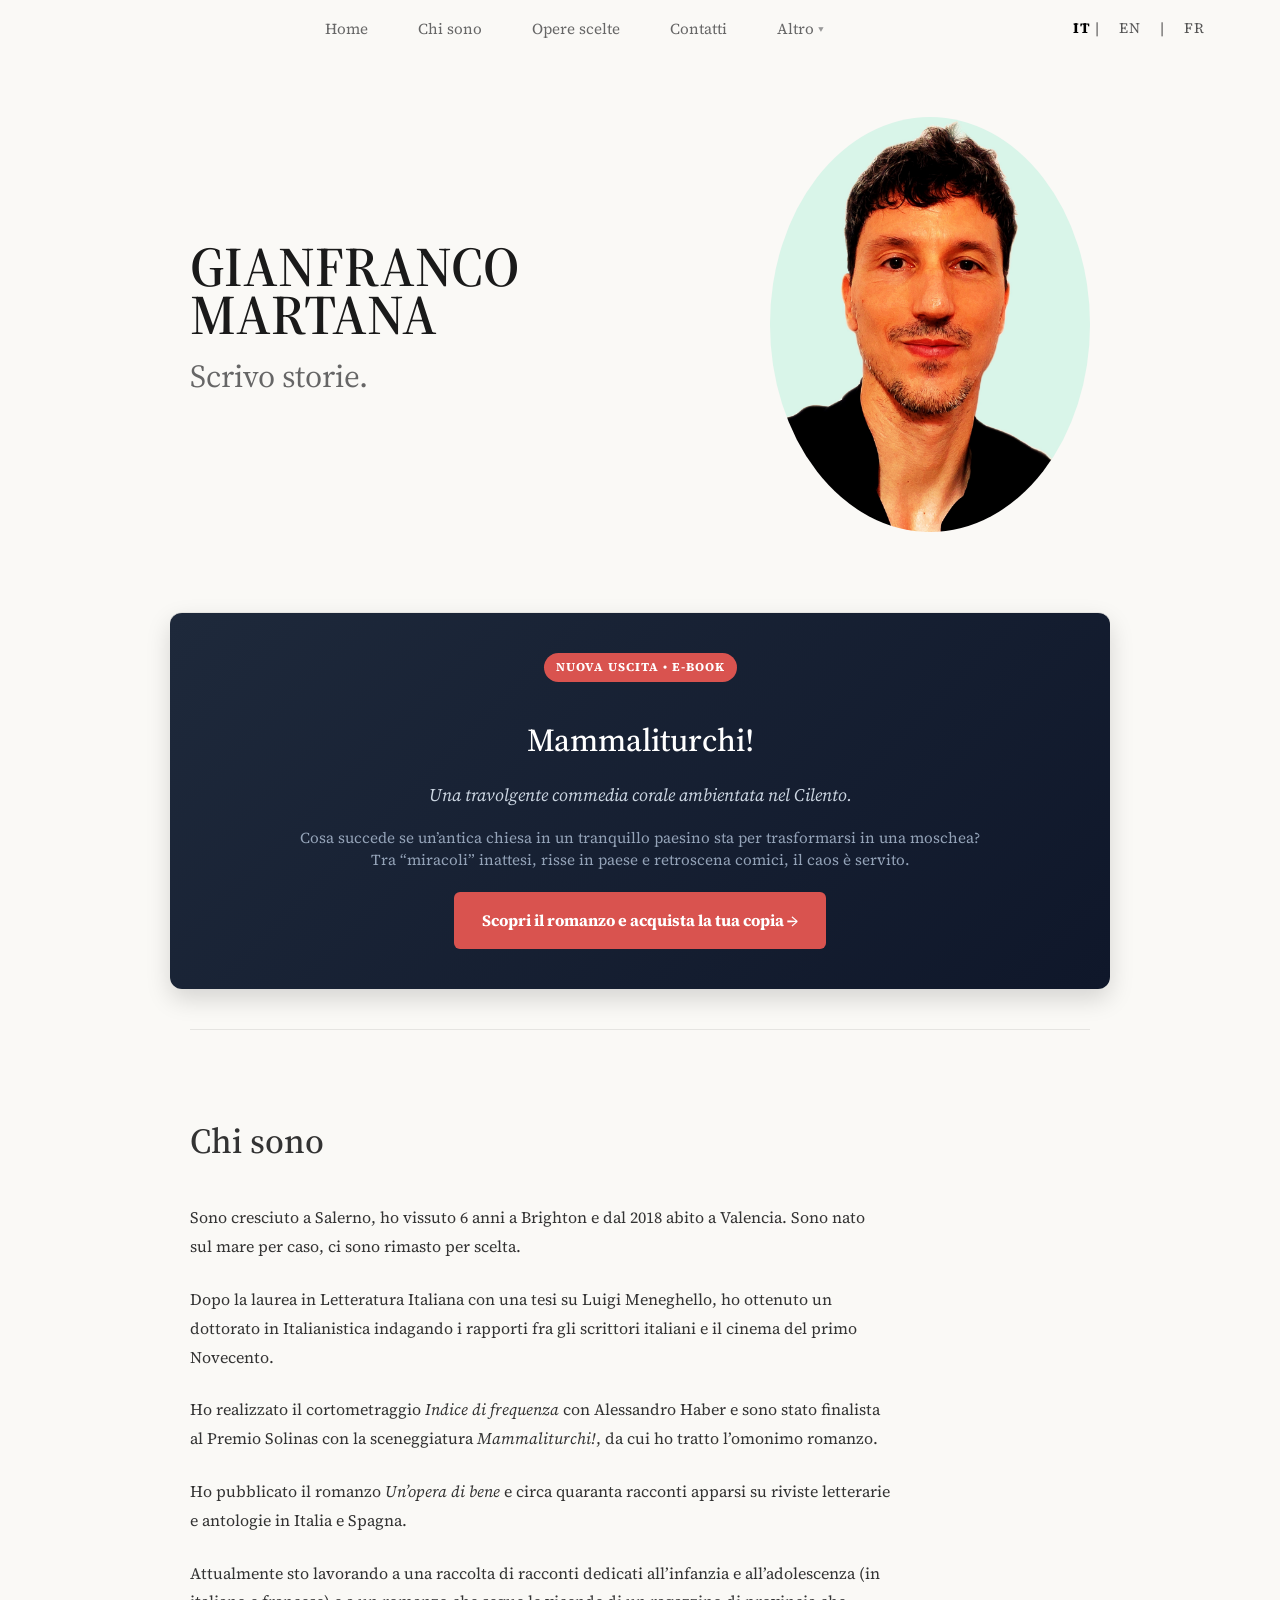
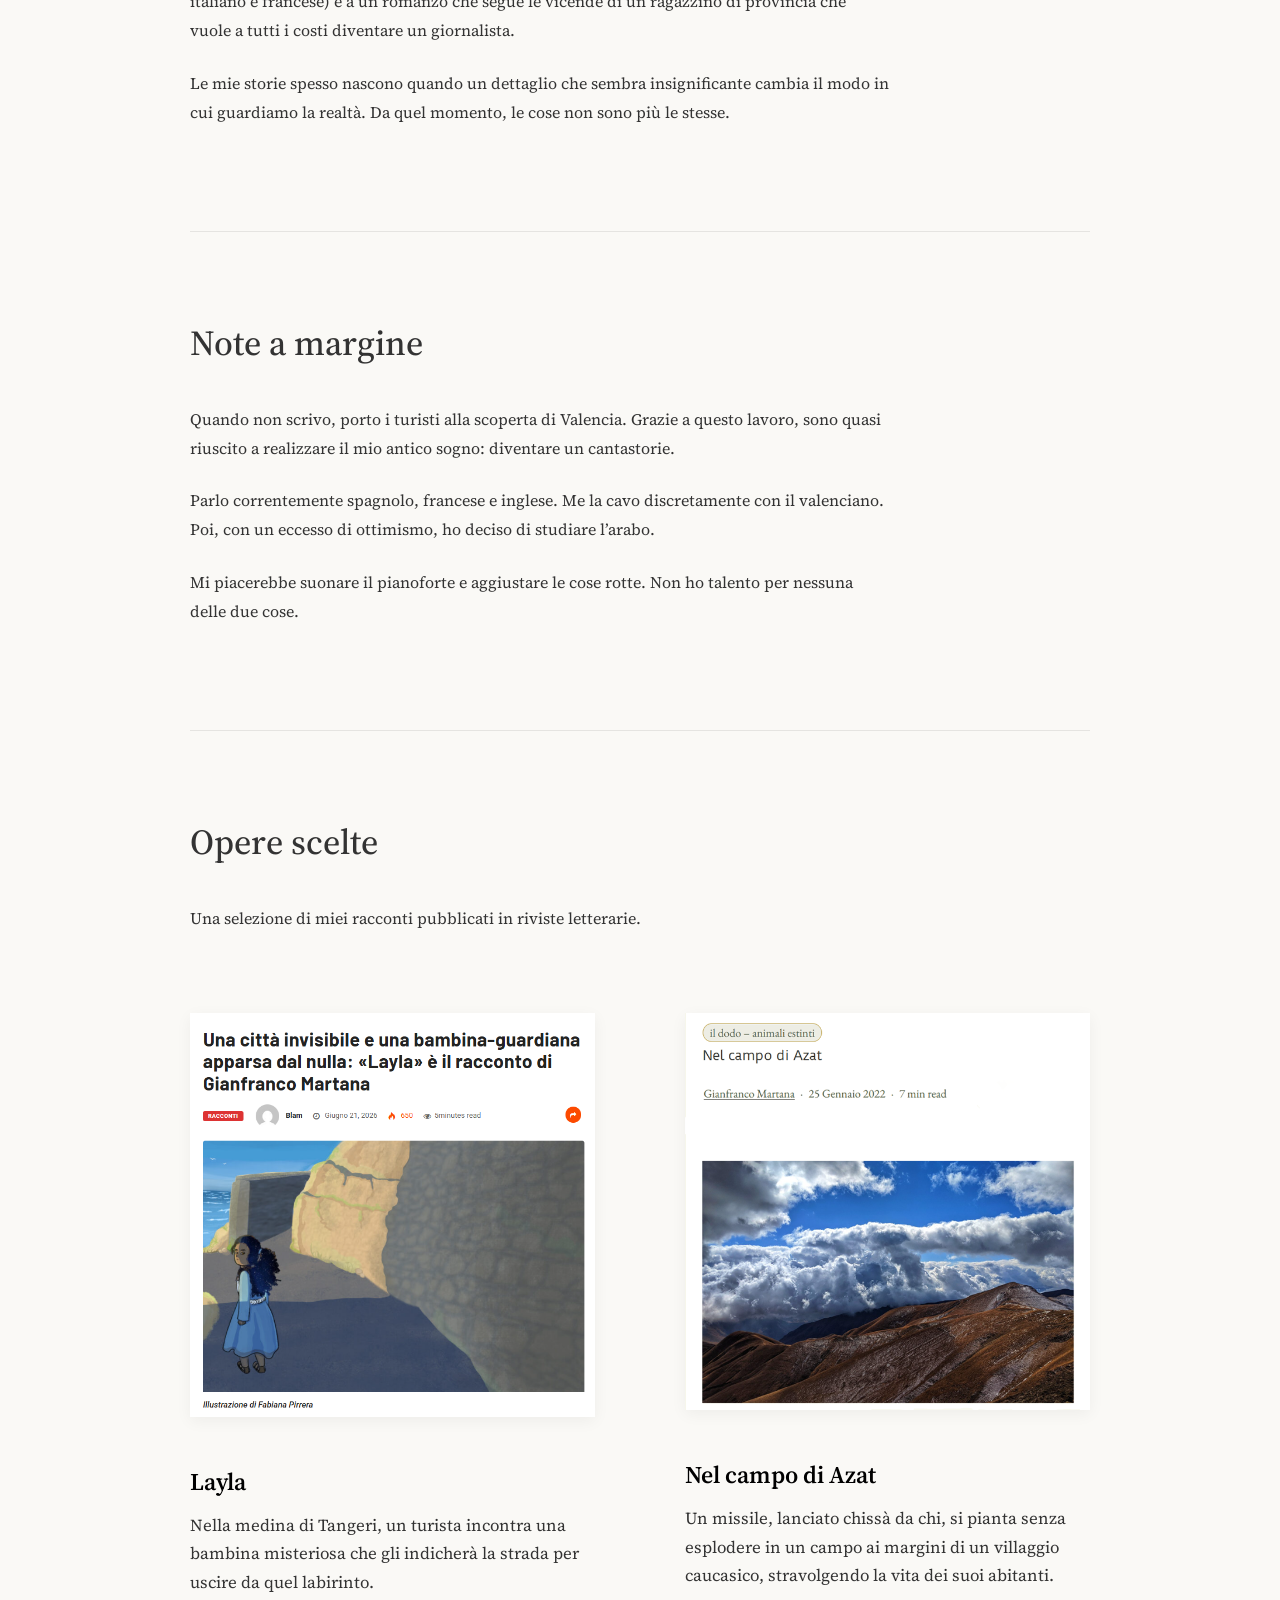
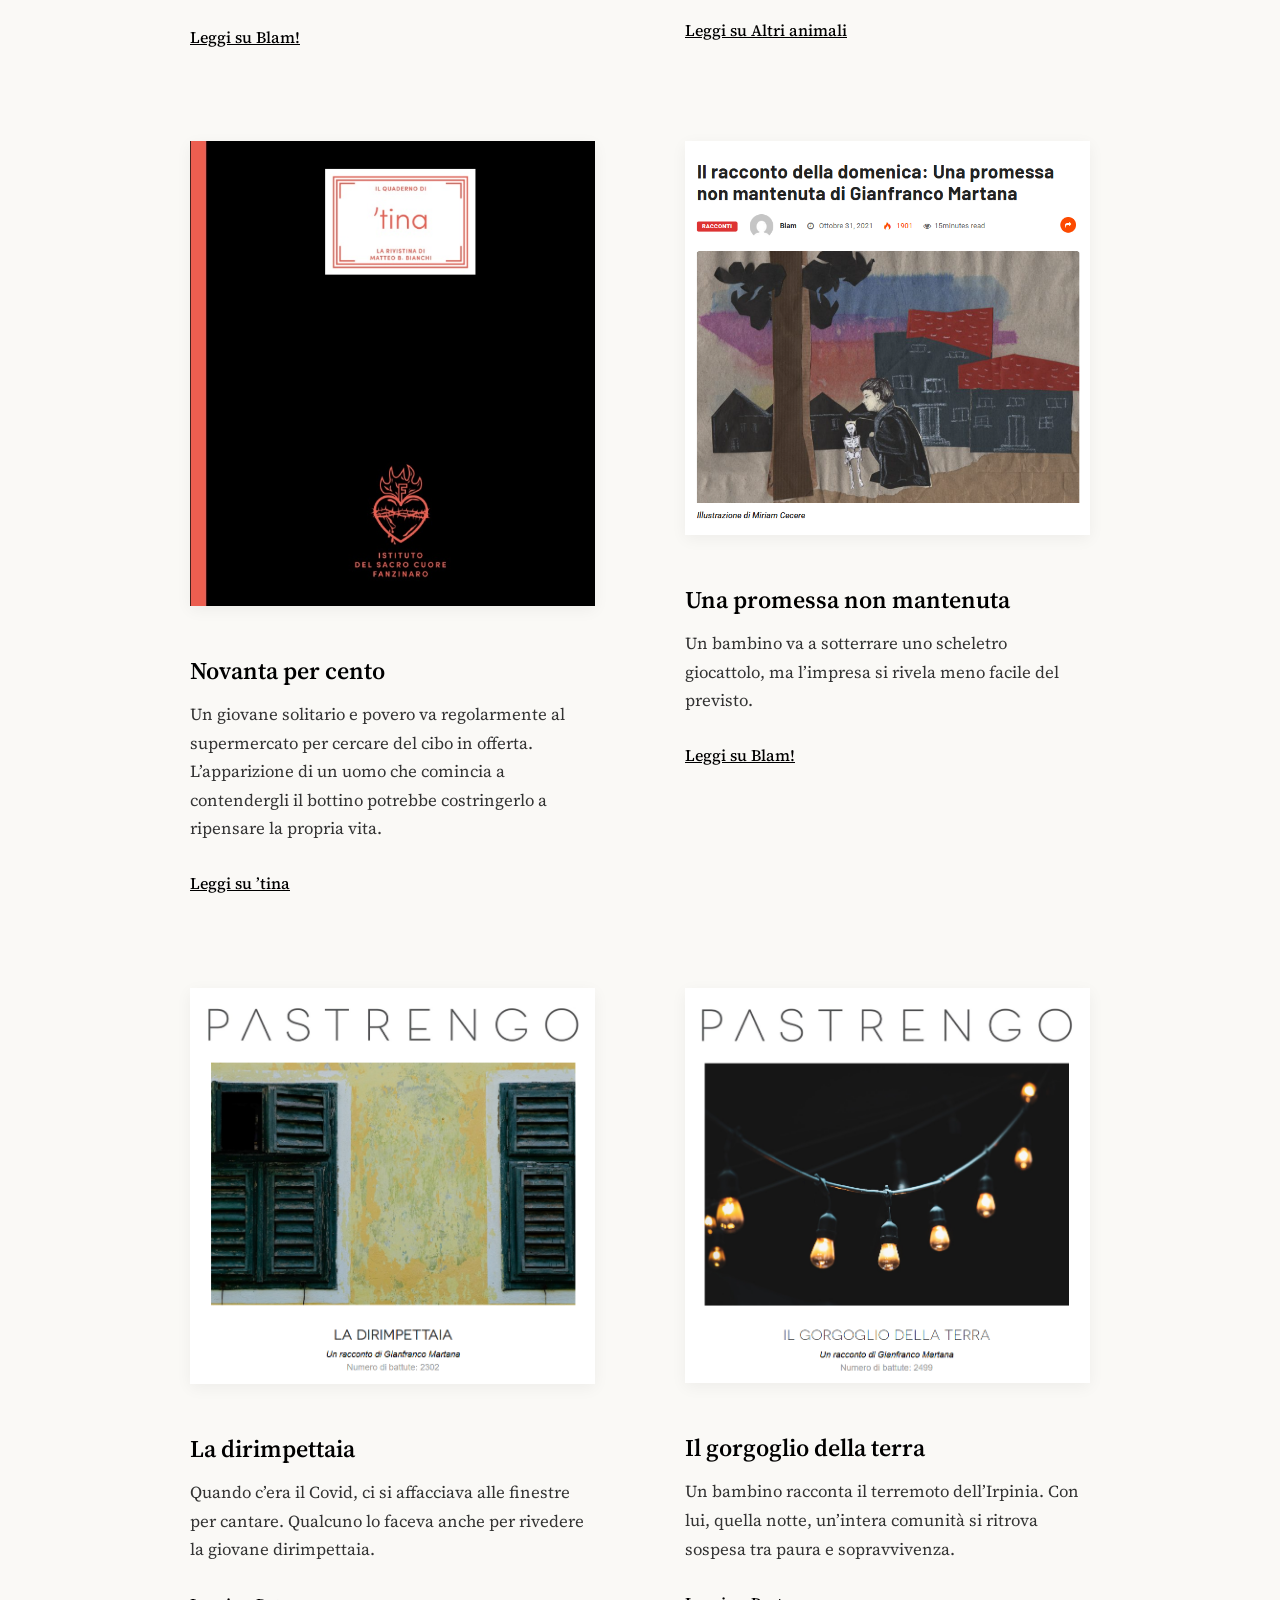
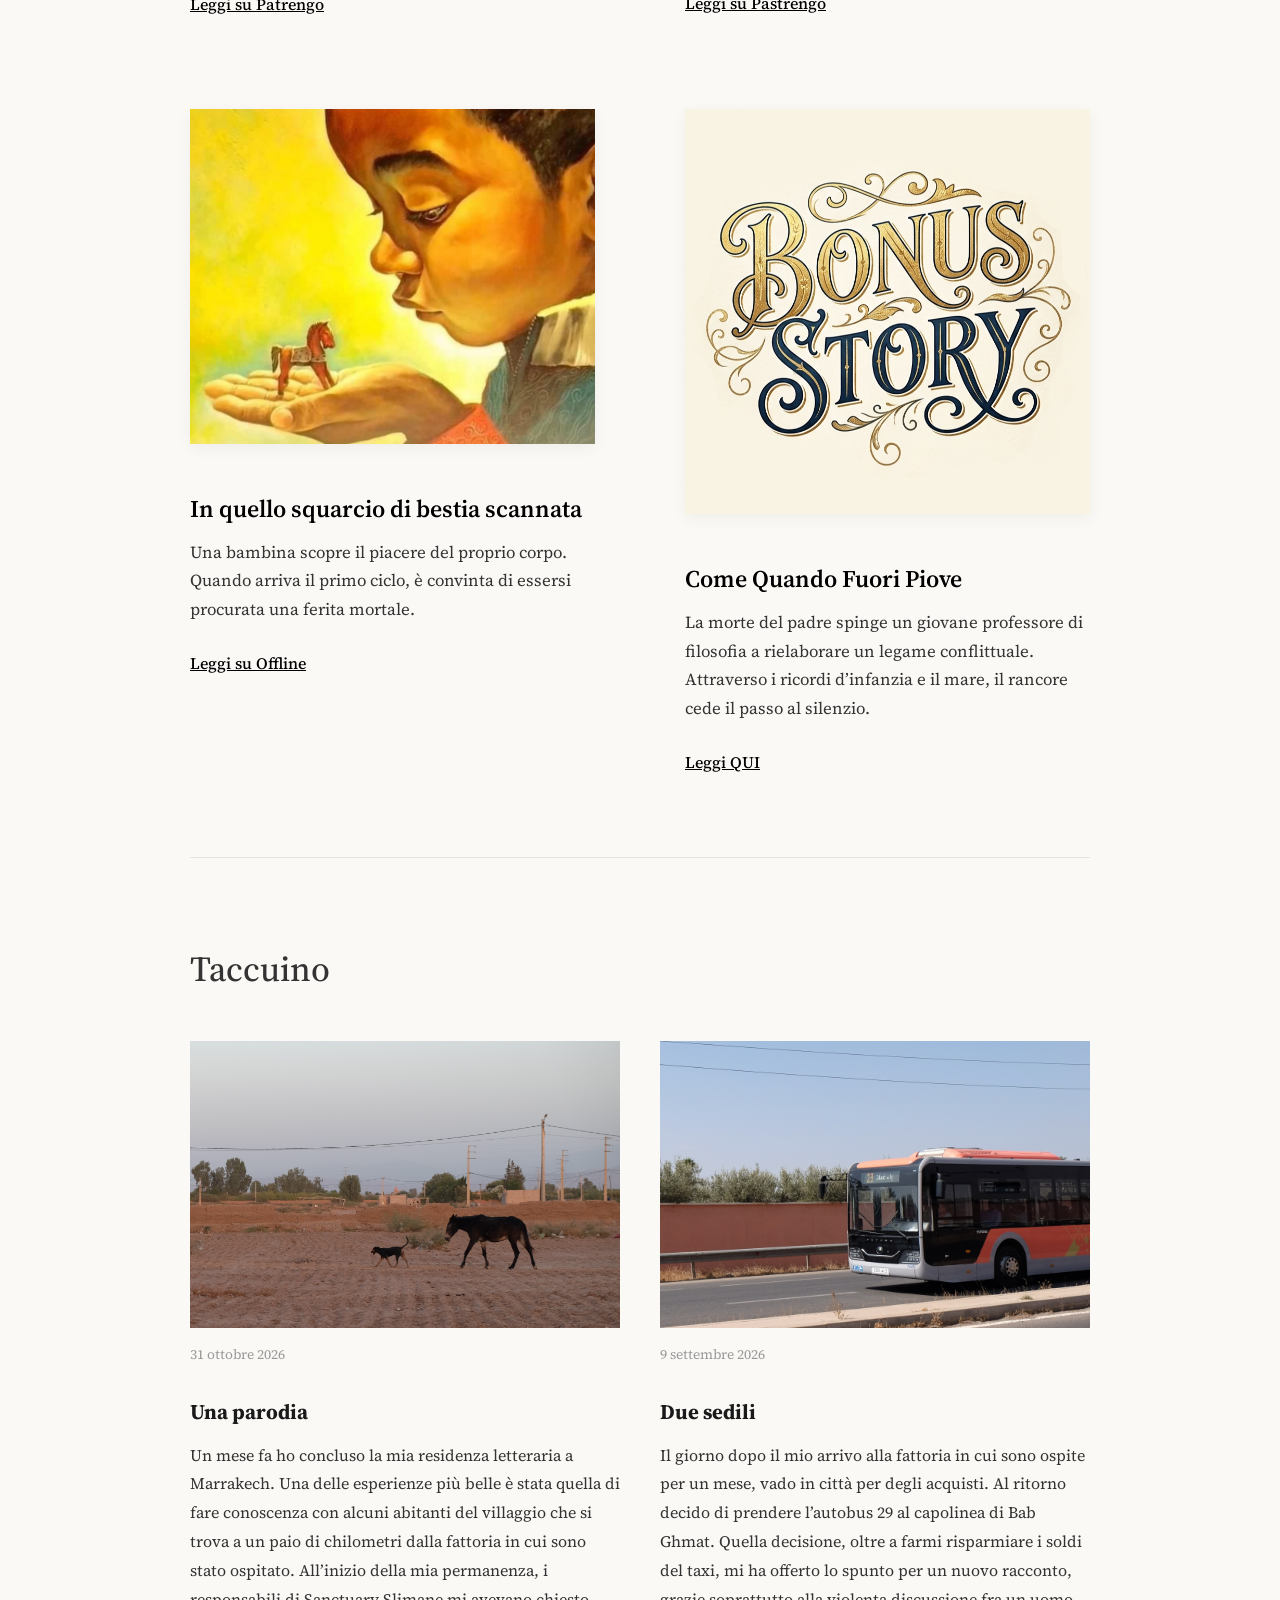
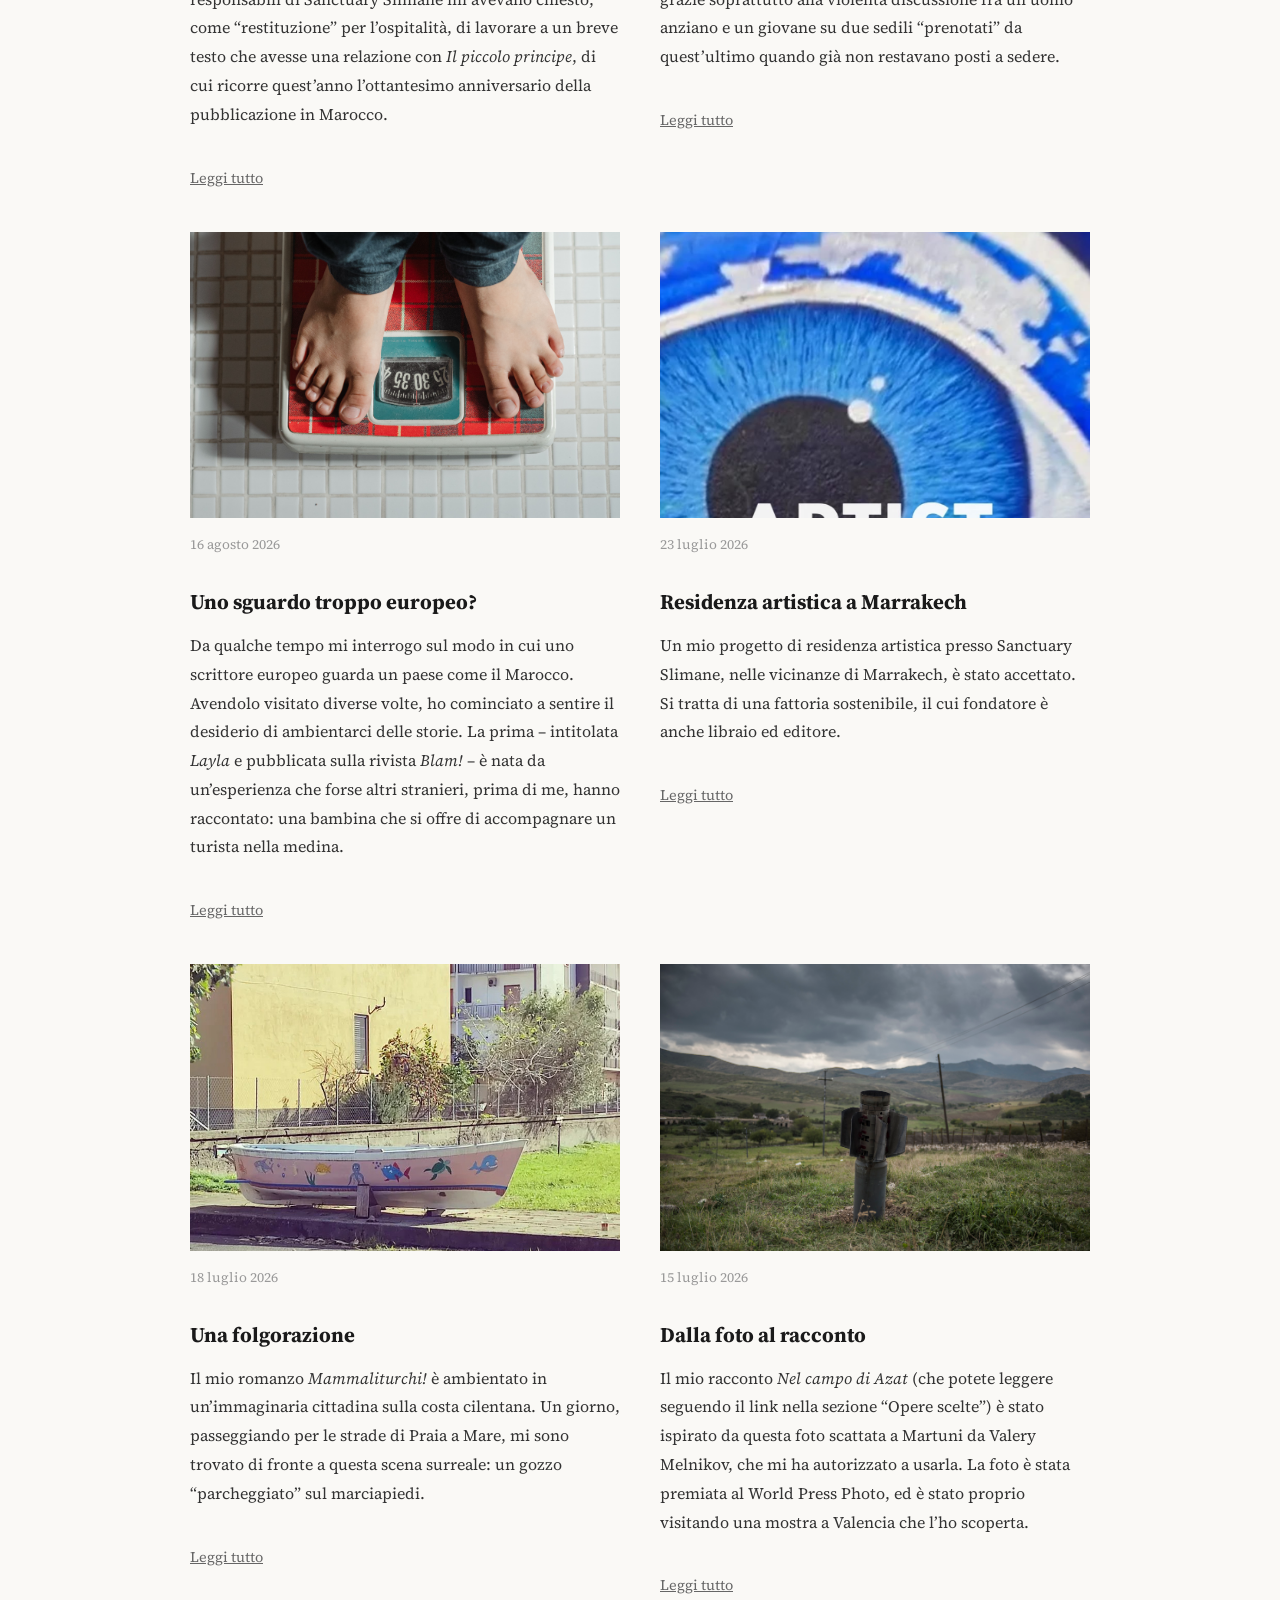
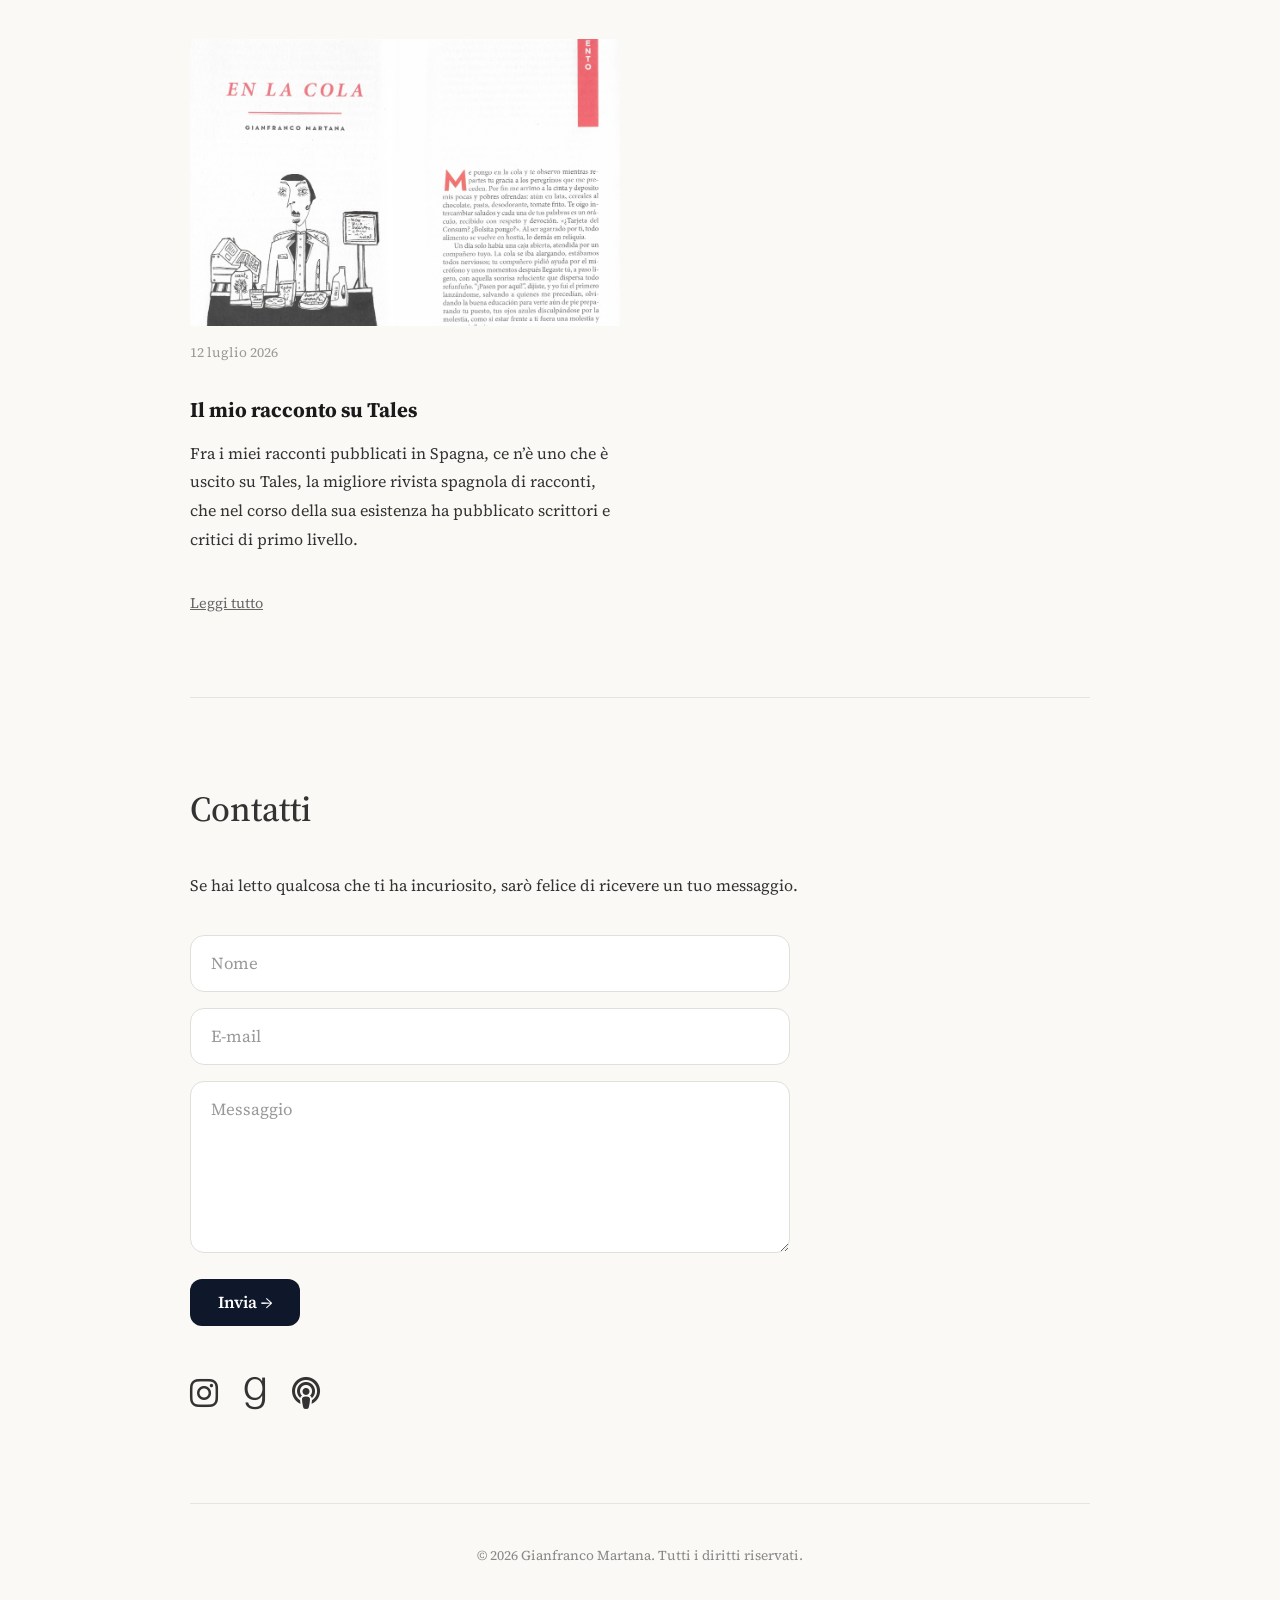
==== commit 6ab1076e: "Add files via upload" ====
--- a/index.html
+++ b/index.html
@@ -235,7 +235,7 @@
         <div class="taccuino-griglia">
             <article class="taccuino-post">
     <div class="taccuino-immagine">
-        <img src="images/asino.JPG" alt="asino e cane">
+        <img src="images/asino.jpg" alt="asino e cane">
     </div>
     <time>31 ottobre 2026</time>
     <h3>Una parodia</h3>
